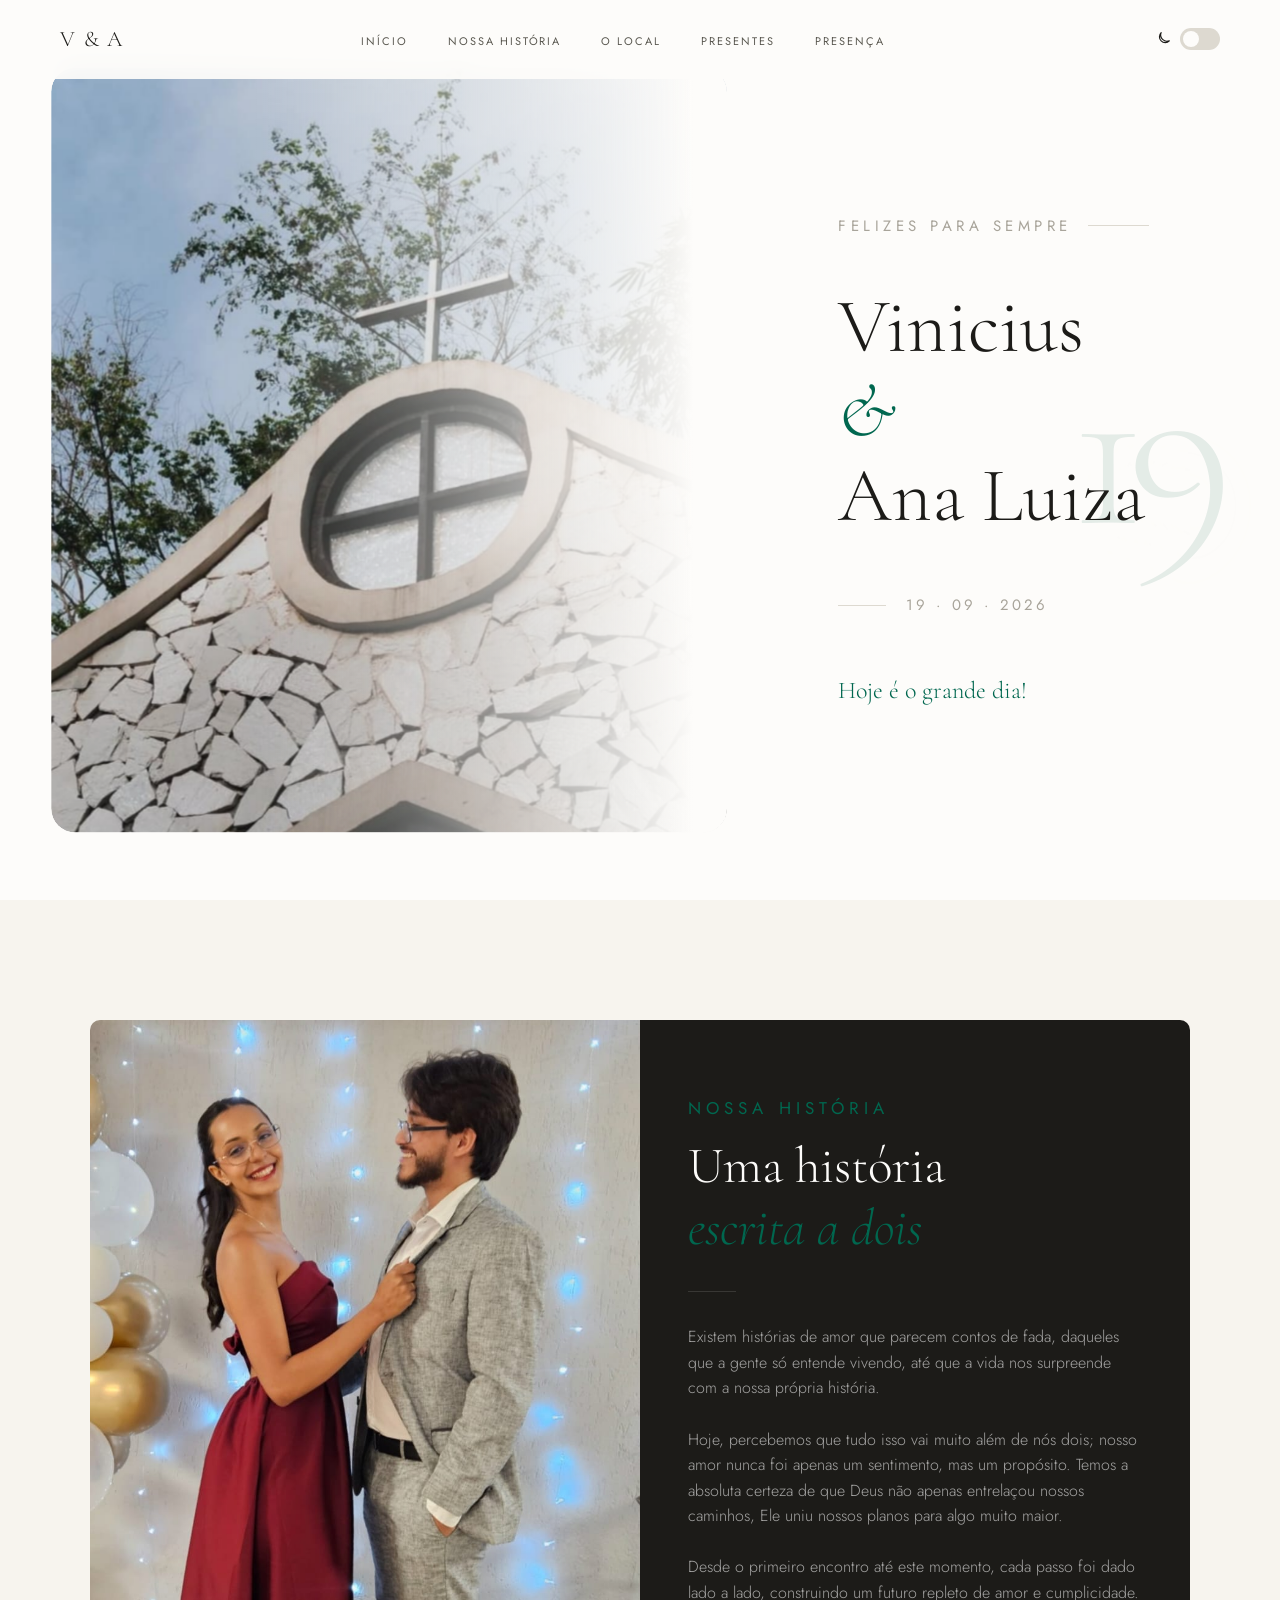
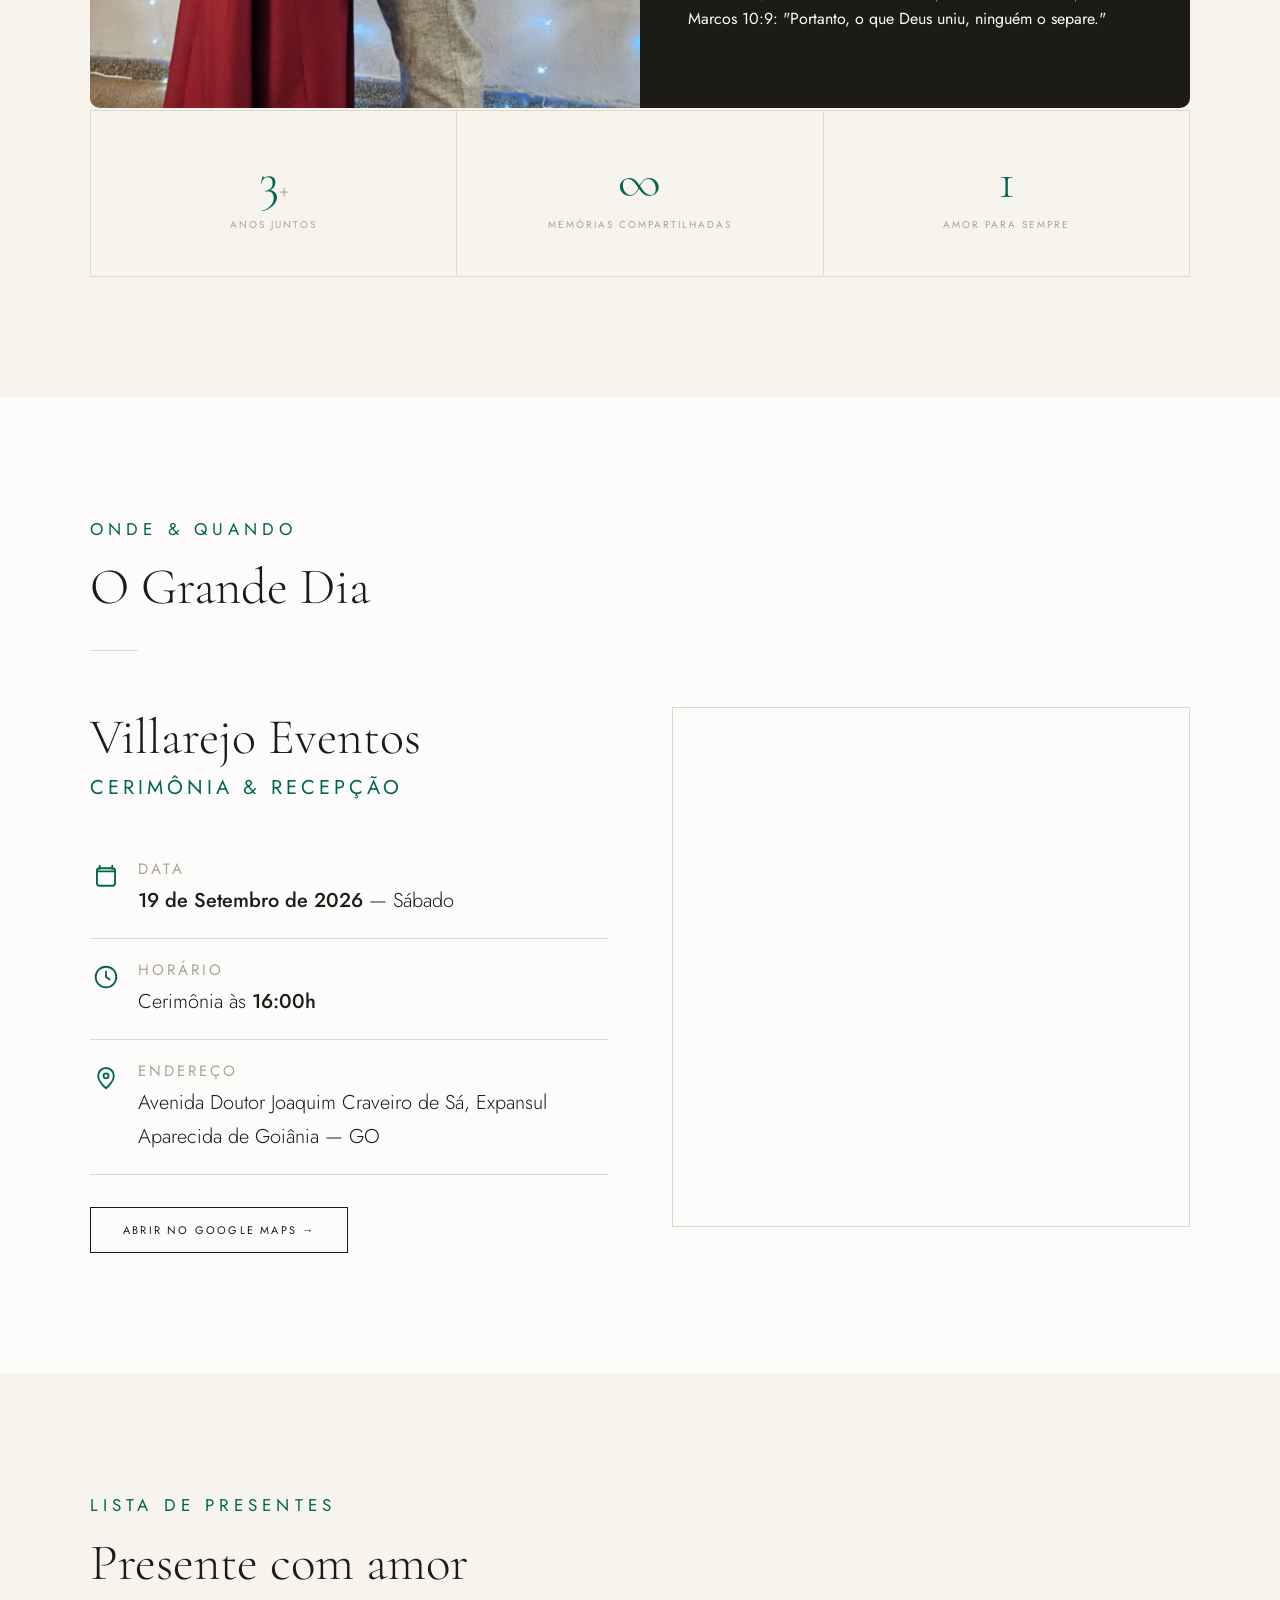
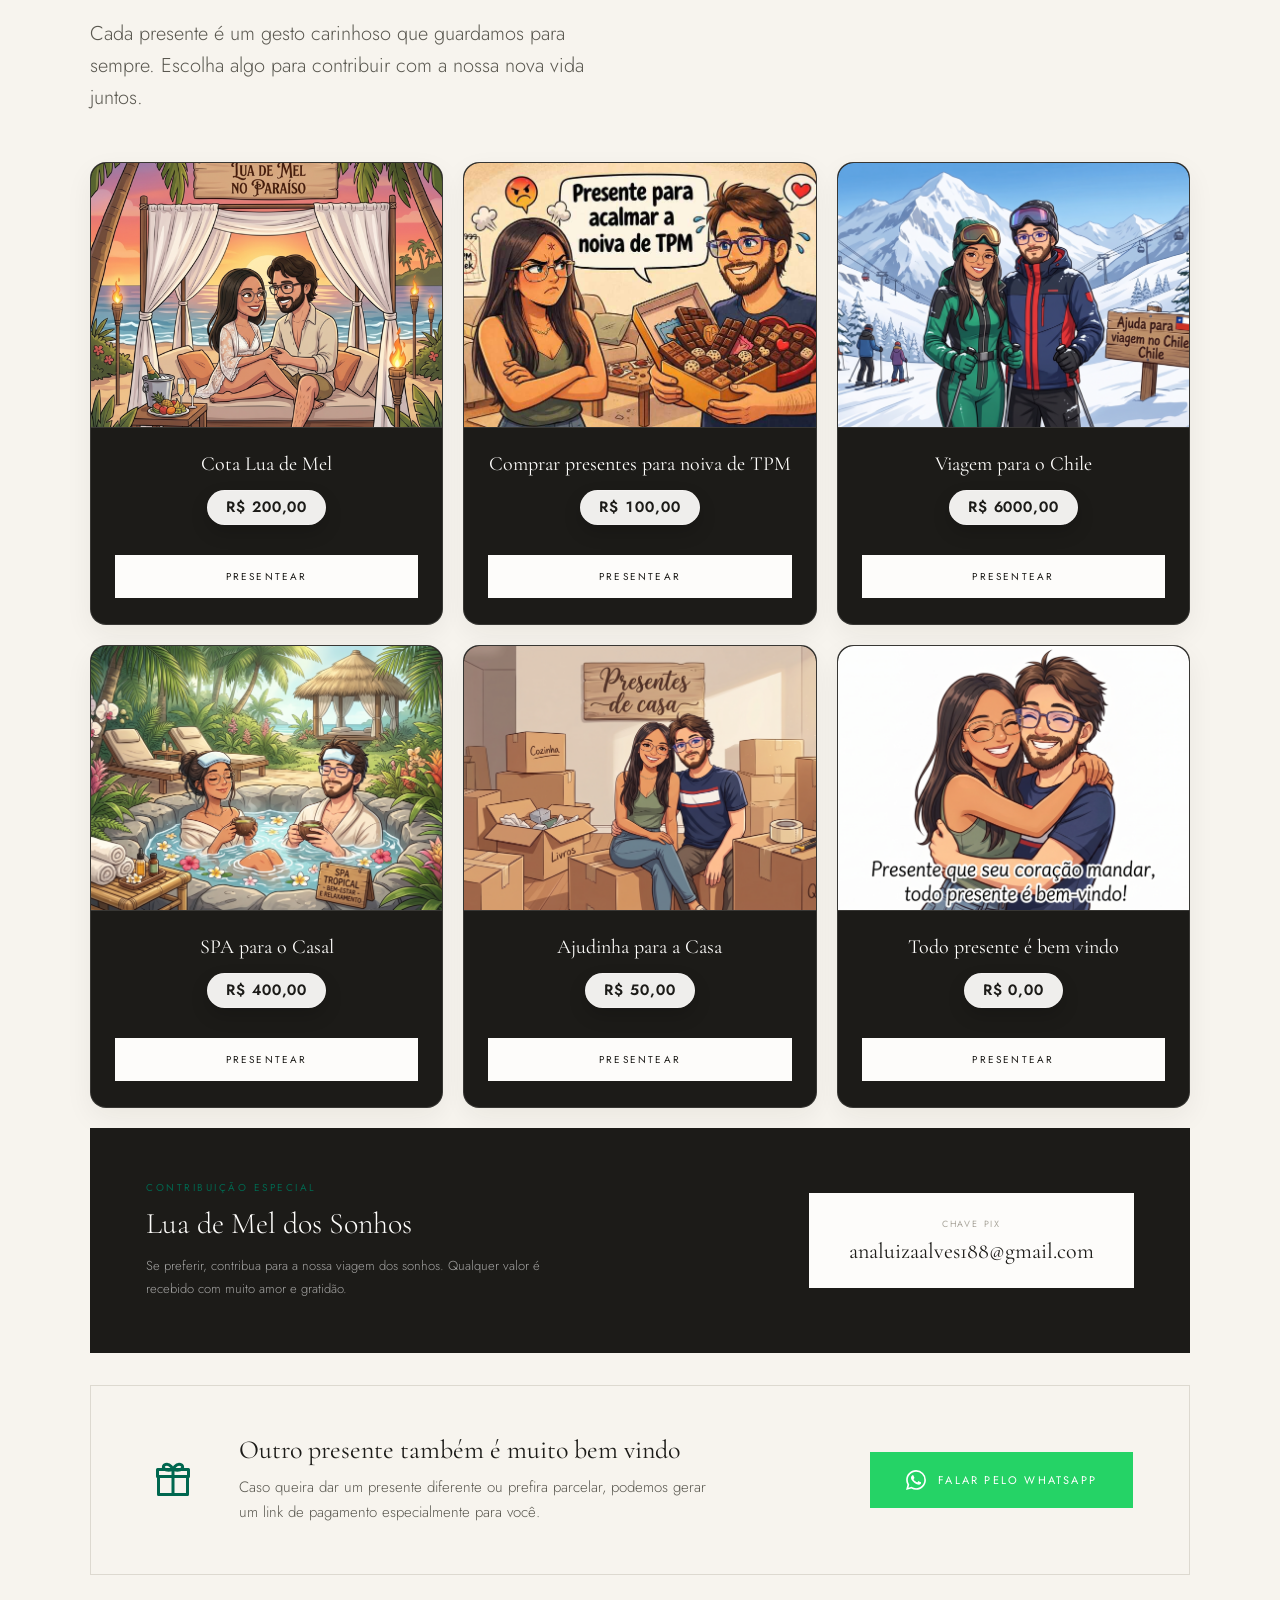
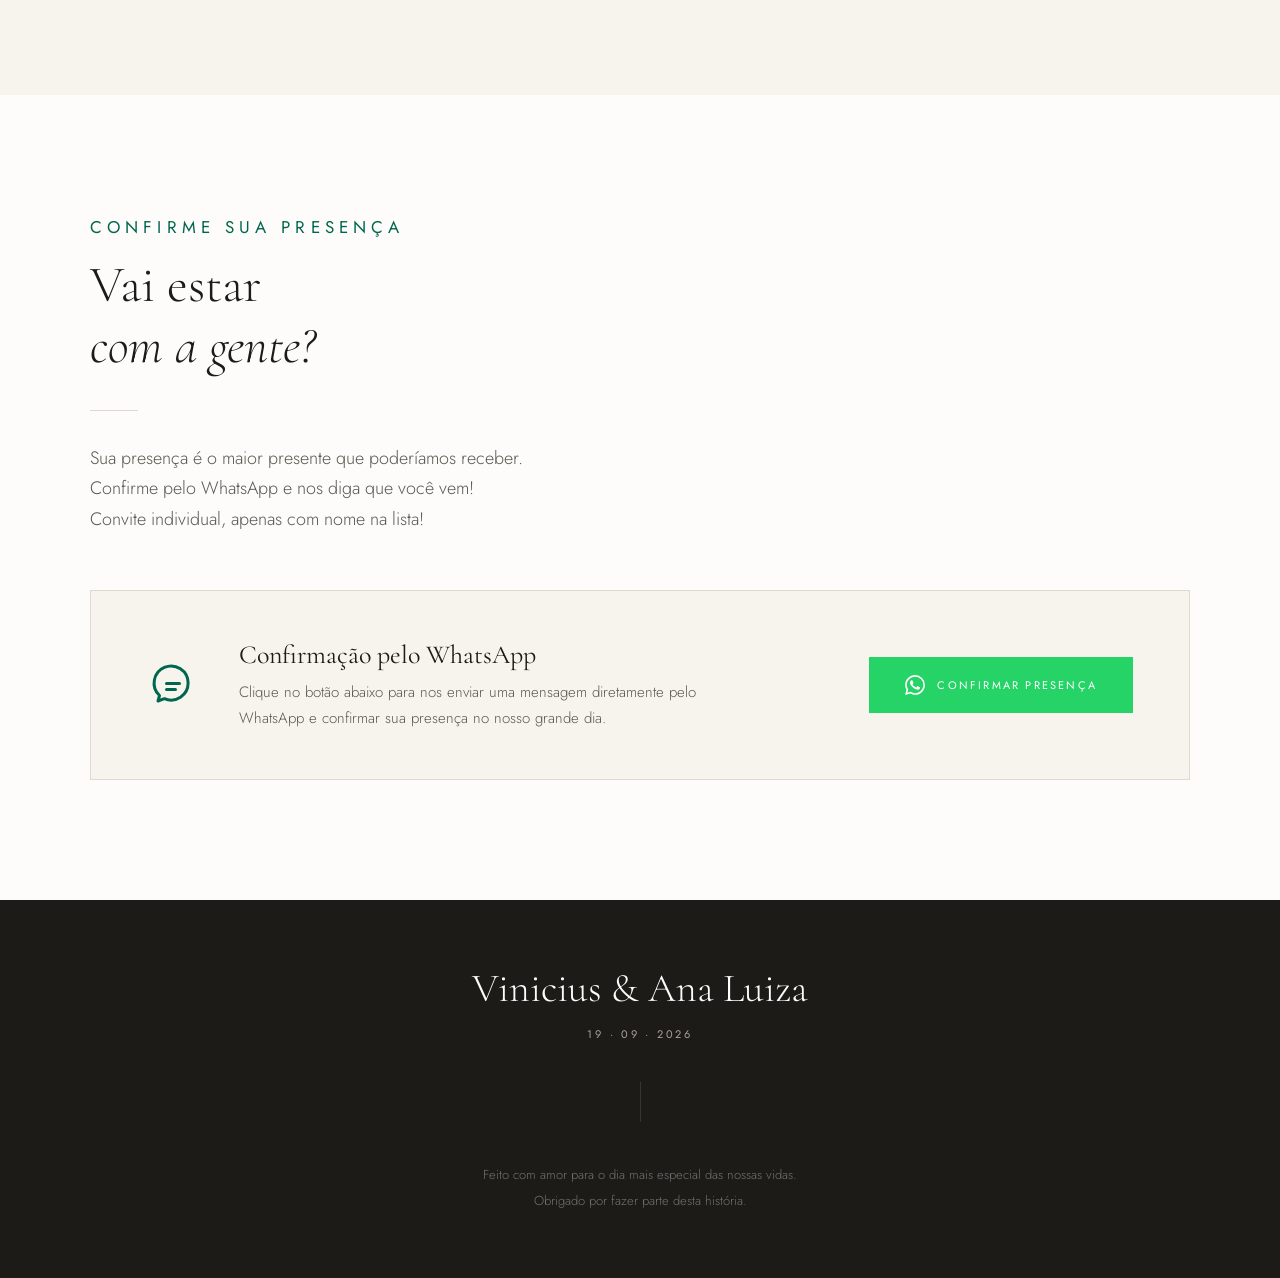
==== index.html @ c136ffc3 "Replace emoji icons with SVGs" ====
<!DOCTYPE html>
<html lang="pt-BR">

<head>
  <meta charset="UTF-8">
  <meta name="viewport" content="width=device-width, initial-scale=1.0">
  <title>Vinicius & Ana Luiza — 19.09.2026</title>
  <link rel="preconnect" href="https://fonts.googleapis.com">
  <link
    href="https://fonts.googleapis.com/css2?family=Cormorant+Garamond:ital,wght@0,300;0,400;0,600;1,300;1,400;1,600&family=Jost:wght@200;300;400;500&display=swap"
    rel="stylesheet">
  <link rel="stylesheet" href="css/style.css">
  <link rel="icon" type="image/png" href="assets/favicon-casamento.png">
  
</head>

<body>
  <div class="custom-cursor" aria-hidden="true"></div>
  <nav id="navbar">
  <a href="#home" class="nav-logo">V &amp; A</a>
  <label class="nav-hamburger" aria-label="Menu">
    <span></span>
    <span></span>
    <span></span>
  </label>
  <ul class="nav-links">
    <li><a href="#home">Início</a></li>
    <li><a href="#about">Nossa História</a></li>
    <li><a href="#local">O Local</a></li>
    <li><a href="#presentes">Presentes</a></li>
    <li><a href="#confirmar">Presença</a></li>
  </ul>
  <button class="theme-toggle" id="theme-toggle" aria-label="Alternar tema">
    <span class="theme-toggle-icon" id="theme-icon" aria-hidden="true">
      <svg class="icon-line theme-icon-moon" xmlns="http://www.w3.org/2000/svg" viewBox="0 0 24 24" stroke="currentColor" fill="none" stroke-width="1.5">
        <path d="M20.5 14.5A8.5 8.5 0 0 1 9.5 3.5 7 7 0 1 0 20.5 14.5Z" />
      </svg>
      <svg class="icon-line theme-icon-sun" xmlns="http://www.w3.org/2000/svg" viewBox="0 0 24 24" stroke="currentColor" fill="none" stroke-width="1.5">
        <circle cx="12" cy="12" r="3.75" />
        <path d="M12 2.75v2.5M12 18.75v2.5M4.42 4.42l1.77 1.77M17.81 17.81l1.77 1.77M2.75 12h2.5M18.75 12h2.5M4.42 19.58l1.77-1.77M17.81 6.19l1.77-1.77" />
      </svg>
    </span>
    <div class="theme-toggle-track">
      <div class="theme-toggle-knob"></div>
    </div>
  </button>
</nav>

  <!-- HERO -->
  <section id="home">
    <div class="hero-petals" aria-hidden="true"></div>
    <div class="hero-photo">
      <img src="assets/villarejo.jpeg" alt="Cerimônia" />
    </div>
    <div class="hero-editorial-mark" aria-hidden="true">19</div>
    <div class="hero-content">
      <div class="hero-label">Felizes para sempre</div>
      <h1 class="hero-names">Vinicius<br><em>&amp;</em><br>Ana Luiza</h1>
      <div class="hero-date">19 · 09 · 2026</div>
      <div class="countdown" id="countdown">
        <div class="countdown-unit"><span class="countdown-num" id="cd-d">—</span><span
            class="countdown-label">Dias</span></div>
        <span class="countdown-sep">·</span>
        <div class="countdown-unit"><span class="countdown-num" id="cd-h">—</span><span
            class="countdown-label">Horas</span></div>
        <span class="countdown-sep">·</span>
        <div class="countdown-unit"><span class="countdown-num" id="cd-m">—</span><span
            class="countdown-label">Min</span></div>
        <span class="countdown-sep">·</span>
        <div class="countdown-unit"><span class="countdown-num" id="cd-s">—</span><span
            class="countdown-label">Seg</span></div>
      </div>
    </div>
  </section>

  <!-- ABOUT -->
  <section id="about">
    <div class="about-inner">
      <div class="about-hero reveal">
        <div class="about-photo-wrap">
          <div class="about-photo-placeholder">
            <img src="assets/foto-casal.jpeg" alt="foto-casal">
          </div>
        </div>
        <div class="about-text-panel">
          <span class="section-label">Nossa História</span>
          <h2 class="section-title">Uma história<br><em>escrita a dois</em></h2>
          <div class="divider"></div>
          <p class="about-story">
            Existem histórias de amor que parecem contos de fada, daqueles que a gente só entende vivendo, 
            até que a vida nos surpreende com a nossa própria história.<br><br>
            Hoje, percebemos que tudo isso vai muito além de nós dois; nosso amor nunca foi apenas um sentimento, mas um propósito.
            Temos a absoluta certeza de que Deus não apenas entrelaçou nossos caminhos, Ele uniu nossos planos para algo muito maior.<br><br>
            Desde o primeiro encontro até este momento, cada passo foi dado lado a lado, construindo um futuro repleto
            de amor e cumplicidade. <br><strong>Marcos 10:9: "Portanto, o que Deus uniu, ninguém o separe."</strong>
          </p>
        </div>
      </div>
      <div class="about-stats reveal">
        <div class="about-stat">
          <span class="about-stat-num">3<span style="font-size:26px;color:var(--text-light)">+</span></span>
          <span class="about-stat-label">Anos juntos</span>
        </div>
        <div class="about-stat">
          <span class="about-stat-num">∞</span>
          <span class="about-stat-label">Memórias compartilhadas</span>
        </div>
        <div class="about-stat">
          <span class="about-stat-num">1</span>
          <span class="about-stat-label">Amor para sempre</span>
        </div>
      </div>
    </div>
  </section>

  <!-- LOCAL -->
  <section id="local">
    <div class="local-inner">
      <div class="reveal">
        <span class="section-label">Onde &amp; Quando</span>
        <h2 class="section-title">O Grande Dia</h2>
        <div class="divider"></div>
      </div>
      <div class="local-grid">
        <div class="reveal d1">
          <div class="venue-name">Villarejo Eventos</div>
          <div class="venue-sub">Cerimônia &amp; Recepção</div>
          <div class="local-info-row">
            <div class="local-info-icon" aria-hidden="true">
              <svg class="icon-line" xmlns="http://www.w3.org/2000/svg" viewBox="0 0 24 24" stroke="currentColor" fill="none" stroke-width="1.5">
                <path d="M7 3.75v2.5M17 3.75v2.5M4.75 8.25h14.5" />
                <rect x="4.75" y="5.75" width="14.5" height="14" rx="2" />
              </svg>
            </div>
            <div>
              <div class="local-info-type">Data</div>
              <div class="local-info-value"><strong>19 de Setembro de 2026</strong> — Sábado</div>
            </div>
          </div>
          <div class="local-info-row">
            <div class="local-info-icon" aria-hidden="true">
              <svg class="icon-line" xmlns="http://www.w3.org/2000/svg" viewBox="0 0 24 24" stroke="currentColor" fill="none" stroke-width="1.5">
                <circle cx="12" cy="12" r="8.25" />
                <path d="M12 7.75V12l3 2" />
              </svg>
            </div>
            <div>
              <div class="local-info-type">Horário</div>
              <div class="local-info-value">Cerimônia às <strong>16:00h</strong>
              </div>
            </div>
          </div>
          <div class="local-info-row">
            <div class="local-info-icon" aria-hidden="true">
              <svg class="icon-line" xmlns="http://www.w3.org/2000/svg" viewBox="0 0 24 24" stroke="currentColor" fill="none" stroke-width="1.5">
                <path d="M18.25 10.25c0 4.75-6.25 10-6.25 10s-6.25-5.25-6.25-10a6.25 6.25 0 1 1 12.5 0Z" />
                <circle cx="12" cy="10.25" r="2" />
              </svg>
            </div>
            <div>
              <div class="local-info-type">Endereço</div>
              <div class="local-info-value">Avenida Doutor Joaquim Craveiro de Sá, Expansul<br>Aparecida de Goiânia — GO</div>
            </div>
          </div>
          <a href="https://maps.app.goo.gl/ArLqcm95cmrXGMqs5" target="_blank" class="btn-map">Abrir no Google Maps →</a>
        </div>
        <div class="local-map reveal d2">
          <iframe src="https://maps.google.com/maps?q=-16.8176771,-49.2294347&z=16&output=embed" allowfullscreen
            loading="lazy" referrerpolicy="no-referrer-when-downgrade">
          </iframe>
        </div>
      </div>
    </div>
  </section>

  <!-- PRESENTES -->
  <section id="presentes">
    <div class="gifts-inner">
      <div class="reveal">
        <span class="section-label">Lista de Presentes</span>
        <h2 class="section-title">Presente com amor</h2>
        <p class="gifts-subtitle">Cada presente é um gesto carinhoso que guardamos para sempre. Escolha algo para
          contribuir com a nossa nova vida juntos.</p>
      </div>
      <div class="gifts-grid" id="gifts-grid"></div>

      <div class="rsvp-card reveal d2" style="margin-top: 32px;">
        <div class="rsvp-card-icon" aria-hidden="true">
          <svg class="icon-line" xmlns="http://www.w3.org/2000/svg" viewBox="0 0 24 24" stroke="currentColor" fill="none" stroke-width="1.5">
            <path d="M4.75 10.25h14.5v9H4.75v-9ZM4.25 6.75h15.5v3.5H4.25v-3.5ZM12 6.75v12.5" />
            <path d="M12 6.75S10.75 3.5 8.25 4.25C6 4.93 7.25 8 12 6.75ZM12 6.75s1.25-3.25 3.75-2.5C18 4.93 16.75 8 12 6.75Z" />
          </svg>
        </div>
        <div class="rsvp-card-text">
          <div class="rsvp-card-title">Outro presente também é muito bem vindo</div>
          <div class="rsvp-card-desc">Caso queira dar um presente diferente ou prefira parcelar, podemos gerar um link de pagamento especialmente para você.</div>
        </div>
        <a
          href="https://wa.me/5562996750397?text=Ol%C3%A1%2C%20Vinicius%20e%20Ana%20Luiza!%20Gostaria%20de%20dar%20um%20presente%20diferente."
          target="_blank"
          class="btn-whatsapp"
        >
          <svg xmlns="http://www.w3.org/2000/svg" width="20" height="20" viewBox="0 0 24 24" fill="currentColor" aria-hidden="true">
            <path d="M17.472 14.382c-.297-.149-1.758-.867-2.03-.967-.273-.099-.471-.148-.67.15-.197.297-.767.966-.94 1.164-.173.199-.347.223-.644.075-.297-.15-1.255-.463-2.39-1.475-.883-.788-1.48-1.761-1.653-2.059-.173-.297-.018-.458.13-.606.134-.133.298-.347.446-.52.149-.174.198-.298.298-.497.099-.198.05-.371-.025-.52-.075-.149-.669-1.612-.916-2.207-.242-.579-.487-.5-.669-.51-.173-.008-.371-.01-.57-.01-.198 0-.52.074-.792.372-.272.297-1.04 1.016-1.04 2.479 0 1.462 1.065 2.875 1.213 3.074.149.198 2.096 3.2 5.077 4.487.709.306 1.262.489 1.694.625.712.227 1.36.195 1.871.118.571-.085 1.758-.719 2.006-1.413.248-.694.248-1.289.173-1.413-.074-.124-.272-.198-.57-.347m-5.421 7.403h-.004a9.87 9.87 0 01-5.031-1.378l-.361-.214-3.741.982.998-3.648-.235-.374a9.86 9.86 0 01-1.51-5.26c.001-5.45 4.436-9.884 9.888-9.884 2.64 0 5.122 1.03 6.988 2.898a9.825 9.825 0 012.893 6.994c-.003 5.45-4.437 9.884-9.885 9.884m8.413-18.297A11.815 11.815 0 0012.05 0C5.495 0 .16 5.335.157 11.892c0 2.096.547 4.142 1.588 5.945L.057 24l6.305-1.654a11.882 11.882 0 005.683 1.448h.005c6.554 0 11.89-5.335 11.893-11.893a11.821 11.821 0 00-3.48-8.413z"/>
          </svg>
          Falar pelo WhatsApp
        </a>
      </div>
    </div>
  </section>

  <!-- CONFIRMAR PRESENÇA -->
  <section id="confirmar">
    <div class="rsvp-inner">
      <div class="reveal">
        <span class="section-label">Confirme sua Presença</span>
        <h2 class="section-title">Vai estar<br><em>com a gente?</em></h2>
        <div class="divider"></div>
        <p class="rsvp-subtitle">Sua presença é o maior presente que poderíamos receber.<br>Confirme pelo WhatsApp e nos diga que você vem!<br>
        Convite individual, apenas com nome na lista!</p>
      </div>
      <div class="rsvp-card reveal d2">
        <div class="rsvp-card-icon" aria-hidden="true">
          <svg class="icon-line" xmlns="http://www.w3.org/2000/svg" viewBox="0 0 24 24" stroke="currentColor" fill="none" stroke-width="1.5">
            <path d="M5.25 17.25 4.5 20l3.2-1.15a8.5 8.5 0 1 0-2.45-1.6Z" />
            <path d="M8.75 11.25h6.5M8.75 14.25h4.5" />
          </svg>
        </div>
        <div class="rsvp-card-text">
          <div class="rsvp-card-title">Confirmação pelo WhatsApp</div>
          <div class="rsvp-card-desc">Clique no botão abaixo para nos enviar uma mensagem diretamente pelo WhatsApp e confirmar sua presença no nosso grande dia.</div>
        </div>
        <a
          href="https://wa.me/5562996750397?text=Ol%C3%A1%2C%20Vinicius%20e%20Ana%20Luiza!%20Confirmo%20minha%20presen%C3%A7a%20no%20casamento%20de%20voc%C3%AAs%20em%2019%2F09%2F2026.%20%F0%9F%8C%BF"
          target="_blank"
          class="btn-whatsapp"
        >
          <svg xmlns="http://www.w3.org/2000/svg" width="20" height="20" viewBox="0 0 24 24" fill="currentColor" aria-hidden="true">
            <path d="M17.472 14.382c-.297-.149-1.758-.867-2.03-.967-.273-.099-.471-.148-.67.15-.197.297-.767.966-.94 1.164-.173.199-.347.223-.644.075-.297-.15-1.255-.463-2.39-1.475-.883-.788-1.48-1.761-1.653-2.059-.173-.297-.018-.458.13-.606.134-.133.298-.347.446-.52.149-.174.198-.298.298-.497.099-.198.05-.371-.025-.52-.075-.149-.669-1.612-.916-2.207-.242-.579-.487-.5-.669-.51-.173-.008-.371-.01-.57-.01-.198 0-.52.074-.792.372-.272.297-1.04 1.016-1.04 2.479 0 1.462 1.065 2.875 1.213 3.074.149.198 2.096 3.2 5.077 4.487.709.306 1.262.489 1.694.625.712.227 1.36.195 1.871.118.571-.085 1.758-.719 2.006-1.413.248-.694.248-1.289.173-1.413-.074-.124-.272-.198-.57-.347m-5.421 7.403h-.004a9.87 9.87 0 01-5.031-1.378l-.361-.214-3.741.982.998-3.648-.235-.374a9.86 9.86 0 01-1.51-5.26c.001-5.45 4.436-9.884 9.888-9.884 2.64 0 5.122 1.03 6.988 2.898a9.825 9.825 0 012.893 6.994c-.003 5.45-4.437 9.884-9.885 9.884m8.413-18.297A11.815 11.815 0 0012.05 0C5.495 0 .16 5.335.157 11.892c0 2.096.547 4.142 1.588 5.945L.057 24l6.305-1.654a11.882 11.882 0 005.683 1.448h.005c6.554 0 11.89-5.335 11.893-11.893a11.821 11.821 0 00-3.48-8.413z"/>
          </svg>
          Confirmar Presença
        </a>
      </div>
    </div>
  </section>

  <!-- FOOTER -->
  <footer>
    <div class="footer-names">Vinicius &amp; Ana Luiza</div>
    <div class="footer-date">19 · 09 · 2026</div>
    <div class="footer-bar"></div>
    <p class="footer-note">Feito com amor para o dia mais especial das nossas vidas.<br>Obrigado por fazer parte desta
      história.</p>
  </footer>

  <script src="src/script.js" defer></script>
</body>

</html>
---- css/style.css ----
/* ============================================================
   RESET & VARIÁVEIS
   ============================================================ */
*, *::before, *::after { margin: 0; padding: 0; box-sizing: border-box; }

:root {
  --bg: #FDFCFA;
  --bg-alt: #F7F4EE;
  --text: #1C1B18;
  --text-mid: #5A5850;
  --text-light: #A8A49A;
  --border: #DDD9D0;
  --sage: #00674F;
  --nav-bg: rgba(253,252,250,0.92);
  --hero-overlay: #FDFCFA;
  --panel-bg: #1C1B18;
  --panel-text: #FDFCFA;
  --panel-text-muted: rgba(255,255,255,0.6);
  --panel-text-subtle: rgba(255,255,255,0.38);
  --panel-border: rgba(255,255,255,0.12);
  --modal-backdrop: rgba(28,27,24,0.6);
  --shadow-soft: rgba(0,0,0,0.08);
  --whatsapp-bg: #25D366;
  --whatsapp-hover: #1ebe5a;
  --whatsapp-text: #fff;
}

[data-theme="dark"] {
  --bg: #111110;
  --bg-alt: #1A1917;
  --text: #EDE9E1;
  --text-mid: #C9C3B8;
  --text-light: #928D83;
  --border: #2C2B28;
  --sage: #3DB389;
  --nav-bg: rgba(17,17,16,0.92);
  --hero-overlay: #111110;
  --modal-backdrop: rgba(0,0,0,0.68);
  --shadow-soft: rgba(0,0,0,0.32);
}

html { scroll-behavior: smooth; }
body {
  font-family: 'Jost', sans-serif;
  background: var(--bg);
  color: var(--text);
  transition: background 0.35s, color 0.35s;
}

.icon-line {
  width: 24px;
  height: 24px;
  display: inline-block;
  flex-shrink: 0;
  stroke: currentColor;
  stroke-linecap: round;
  stroke-linejoin: round;
  color: currentColor;
  vertical-align: middle;
}

.custom-cursor { display: none; }

@media (hover: hover) and (pointer: fine) {
  .custom-cursor {
    position: fixed;
    top: 0;
    left: 0;
    display: block;
    width: 18px;
    height: 18px;
    border: 1px solid var(--sage);
    border-radius: 50%;
    pointer-events: none;
    z-index: 9999;
    opacity: 0;
    transform: translate3d(-100px, -100px, 0);
    transition: width 0.18s ease, height 0.18s ease, border-color 0.18s ease, background-color 0.18s ease, opacity 0.18s ease;
    will-change: transform;
  }

  .custom-cursor.is-visible { opacity: 1; }

  .custom-cursor.is-hovering {
    width: 28px;
    height: 28px;
    border-color: var(--text);
    background-color: rgba(0, 103, 79, 0.08);
  }
}

@media (prefers-reduced-motion: reduce) {
  .custom-cursor { transition: none; }
}


/* ============================================================
   NAV
   ============================================================ */
nav {
  position: fixed; top: 0; left: 0; width: 100%; z-index: 100;
  display: flex; align-items: center; justify-content: space-between;
  padding: 24px 60px;
  background: var(--nav-bg);
  backdrop-filter: blur(12px);
  border-bottom: 1px solid transparent;
  transition: border-color 0.4s;
}
nav.scrolled { border-color: var(--border); }

.nav-logo {
  font-family: 'Cormorant Garamond', serif;
  font-size: 22px; font-weight: 300; letter-spacing: 0.08em;
  text-decoration: none; color: inherit;
}

.nav-links { display: flex; gap: 40px; list-style: none; }
.nav-links a {
  font-size: 11px; letter-spacing: 0.18em; text-transform: uppercase;
  text-decoration: none; color: var(--text-mid); transition: color 0.3s;
}
.nav-links a:hover { color: var(--text); }

/* Hambúrguer — escondido por padrão no desktop */
#nav-toggle    { display: none; }
.nav-hamburger { display: none; }

.theme-toggle {
  display: flex; align-items: center; gap: 8px;
  background: none; border: none; cursor: pointer;
  padding: 4px 0; margin-left: 32px; flex-shrink: 0;
}
.theme-toggle-track {
  width: 40px; height: 22px;
  background: var(--border); border-radius: 999px;
  position: relative; transition: background 0.3s; flex-shrink: 0;
}
[data-theme="dark"] .theme-toggle-track { background: var(--sage); }
.theme-toggle-knob {
  position: absolute; top: 3px; left: 3px;
  width: 16px; height: 16px; border-radius: 50%;
  background: var(--bg); transition: transform 0.3s cubic-bezier(0.22,1,0.36,1);
}
[data-theme="dark"] .theme-toggle-knob { transform: translateX(18px); }
.theme-toggle-icon {
  width: 18px; height: 18px;
  display: inline-flex; align-items: center; justify-content: center;
  color: var(--text); line-height: 1; user-select: none;
}
.theme-toggle-icon .icon-line { width: 18px; height: 18px; }
.theme-icon-sun { display: none; }
.theme-toggle-icon.is-dark .theme-icon-moon { display: none; }
.theme-toggle-icon.is-dark .theme-icon-sun { display: inline-block; }


/* ============================================================
   HERO
   ============================================================ */
#home {
  position: relative;
  isolation: isolate;
  min-height: 100vh;
  display: grid;
  grid-template-columns: 6fr 4fr;
  align-items: center;
  padding: 0 clamp(24px, 4vw, 60px);
  gap: clamp(24px, 4vw, 56px);
}

.hero-petals {
  position: absolute;
  inset: 0;
  z-index: 1;
  overflow: hidden;
  pointer-events: none;
}

.hero-petal {
  position: absolute;
  top: -10vh;
  left: var(--x);
  width: var(--size);
  height: calc(var(--size) * 1.35);
  border-radius: 70% 30% 70% 30%;
  background: color-mix(in srgb, var(--sage) 36%, #f2aeb8 64%);
  box-shadow: 0 0 16px rgba(255, 255, 255, 0.12);
  opacity: var(--opacity);
  transform: translate3d(0, -10vh, 0) rotate(var(--rotation));
  animation: heroPetalFall var(--duration) linear var(--delay) infinite;
}

.hero-petal::after {
  content: '';
  position: absolute;
  inset: 18% 28% auto auto;
  width: 28%;
  height: 28%;
  border-radius: 50%;
  background: rgba(255, 255, 255, 0.24);
}

.hero-photo {
  position: relative;
  z-index: 0;
  height: 85vh; margin-left: 0;
  border-radius: 24px;
  overflow: hidden;
  opacity: 0; transform: translateX(-30px);
  animation: fadeLeft 1.2s cubic-bezier(0.22,1,0.36,1) 0.2s forwards;
  /* clip-path garante corte limpo sem franja de sub-pixel */
  clip-path: inset(0 round 24px);
}
.hero-photo img {
  width: 100%; height: 100%; margin-top: 0; object-fit: cover; display: block;
  filter: brightness(1.05) contrast(0.90);
  transform: translate3d(0, var(--hero-parallax-y, 0px), 0) scale(1.04);
  will-change: transform;
}
.hero-photo::after {
  content: ''; position: absolute; inset: 0;
  background: linear-gradient(to right, transparent 30%, var(--hero-overlay) 95%);
  pointer-events: none;
}

.hero-editorial-mark {
  position: absolute;
  top: 50%;
  right: clamp(24px, 5vw, 88px);
  z-index: 1;
  transform: translateY(-50%);
  font-family: 'Cormorant Garamond', serif;
  font-size: clamp(144px, 18vw, 320px);
  font-weight: 300;
  line-height: 0.8;
  letter-spacing: -0.08em;
  color: color-mix(in srgb, var(--sage) 70%, var(--text-light) 30%);
  opacity: 0.12;
  pointer-events: none;
  user-select: none;
  text-shadow: 0 18px 70px color-mix(in srgb, var(--hero-overlay) 78%, transparent), 0 0 1px var(--bg);
}

.hero-content {
  position: relative;
  z-index: 2;
  display: flex; flex-direction: column; justify-content: center;
  padding: 100px 80px 80px 60px;
  opacity: 0; transform: translateY(20px);
  animation: fadeUp 1.2s cubic-bezier(0.22,1,0.36,1) 0.5s forwards;
}
.hero-label {
  font-size: 15px; letter-spacing: 0.3em; text-transform: uppercase;
  color: var(--text-light); display: flex; align-items: center; gap: 16px; margin-bottom: 48px;
}
.hero-label::after { content: ''; flex: 1; height: 1px; background: var(--border); }

.hero-names {
  font-family: 'Cormorant Garamond', serif;
  font-size: clamp(56px, 6vw, 88px); font-weight: 300; line-height: 1.1; margin-bottom: 56px;
}
.hero-names em { font-style: italic; color: var(--sage); }

.hero-date {
  display: flex; align-items: center; gap: 20px;
  font-size: 15px; letter-spacing: 0.2em; color: var(--text-light);
  text-transform: uppercase; margin-bottom: 60px;
}
.hero-date::before { content: ''; width: 48px; height: 1px; background: var(--border); }

.countdown { display: flex; gap: 28px; align-items: flex-start; }
.countdown-unit { text-align: center; }
.countdown-num {
  font-family: 'Cormorant Garamond', serif;
  font-size: 44px; font-weight: 300; line-height: 1; display: block;
}
.countdown-label {
  font-size: 9px; letter-spacing: 0.2em; text-transform: uppercase;
  color: var(--text-light); margin-top: 6px; display: block;
}
.countdown-sep {
  font-family: 'Cormorant Garamond', serif;
  font-size: 40px; font-weight: 300; color: var(--border); padding-top: 4px;
}


/* ============================================================
   SEÇÕES — BASE
   ============================================================ */
section { padding: 120px 60px; }
.section-label {
  font-size: 17px; letter-spacing: 0.3em; text-transform: uppercase;
  color: var(--sage); margin-bottom: 16px; display: block;
}
.section-title {
  font-family: 'Cormorant Garamond', serif;
  font-size: clamp(36px, 4vw, 54px); font-weight: 300; line-height: 1.2; margin-bottom: 24px;
}
.divider { width: 48px; height: 1px; background: var(--border); margin: 32px 0; }


/* ============================================================
   ABOUT
   ============================================================ */
#about { background: var(--bg-alt); }
.about-inner { max-width: 1100px; margin: 0 auto; }

.about-hero { display: grid; grid-template-columns: 1fr 1fr; margin-bottom: 2px; }

.about-photo-wrap {
  aspect-ratio: 4/5; overflow: hidden;
  border-top-left-radius: 10px; border-bottom-left-radius: 10px;
}

/* Container da imagem — sempre se comporta como wrapper */
.about-photo-placeholder {
  width: 100%; height: 100%;
  min-height: unset; display: block;
  background: none; padding: 0;
}
.about-photo-placeholder img {
  width: 100%; height: 100%;
  object-fit: cover; object-position: center 15%; display: block;
}

.about-text-panel {
  background: var(--panel-bg); padding: 55px 48px;
  display: flex; flex-direction: column; justify-content: center;
  border-top-right-radius: 10px; border-bottom-right-radius: 10px;
}
.about-text-panel .section-label { color: var(--sage); }
.about-text-panel .section-title { color: var(--panel-text); margin-bottom: 0; }
.about-text-panel .section-title em { font-style: italic; color: var(--sage); }
.about-text-panel .divider { background: var(--panel-border); }
.about-story { font-size: 16px; line-height: 1.6; color: var(--panel-text-muted); font-weight: 300; }
.about-story strong { color: var(--panel-text); font-weight: 400; }

.about-stats {
  display: grid; grid-template-columns: repeat(3,1fr);
  border-top: 1px solid var(--border); border-left: 1px solid var(--border);
}
.about-stat {
  padding: 44px 32px; text-align: center;
  border-right: 1px solid var(--border); border-bottom: 1px solid var(--border);
}
.about-stat-num {
  font-family: 'Cormorant Garamond', serif;
  font-size: 52px; font-weight: 300; color: var(--sage); display: block; line-height: 1;
}
.about-stat-label {
  font-size: 10px; letter-spacing: 0.2em; text-transform: uppercase;
  color: var(--text-light); margin-top: 10px; display: block;
}


/* ============================================================
   LOCAL
   ============================================================ */
#local { background: var(--bg); }
.local-inner { max-width: 1100px; margin: 0 auto; }
.local-grid { display: grid; grid-template-columns: 1fr 1fr; gap: 64px; align-items: start; margin-top: 56px; }

.venue-name { font-family: 'Cormorant Garamond', serif; font-size: 50px; font-weight: 300; margin-bottom: 6px; }
.venue-sub { font-size: 20px; color: var(--sage); letter-spacing: 0.2em; text-transform: uppercase; margin-bottom: 36px; }

.local-info-row { display: flex; gap: 16px; align-items: flex-start; padding: 20px 0; border-bottom: 1px solid var(--border); }
.local-info-row:first-of-type { border-top: 1px solid var(--border); }
.local-info-icon {
  width: 32px; height: 32px; margin-top: 2px; flex-shrink: 0;
  display: inline-flex; align-items: center; justify-content: center;
  color: var(--sage);
}
.local-info-icon .icon-line { width: 30px; height: 30px; }
.local-info-type { font-size: 15px; letter-spacing: 0.2em; text-transform: uppercase; color: var(--text-light); margin-bottom: 4px; }
.local-info-value { font-size: 20px; font-weight: 300; line-height: 1.7; }
.local-info-value strong { font-weight: 500; }

.btn-map {
  display: inline-flex; align-items: center; gap: 10px;
  margin-top: 32px; padding: 14px 32px;
  border: 1px solid var(--text); color: var(--text);
  font-size: 11px; letter-spacing: 0.2em; text-transform: uppercase;
  text-decoration: none; transition: all 0.3s; font-family: 'Jost', sans-serif;
}
.btn-map:hover { background: var(--text); color: var(--bg); }

.local-map { height: 520px; border: 1px solid var(--border); overflow: hidden; }
.local-map iframe { width: 100%; height: 100%; border: 0; display: block; }


/* ============================================================
   PRESENTES
   ============================================================ */
#presentes { background: var(--bg-alt); }
.gifts-inner { max-width: 1100px; margin: 0 auto; }
.gifts-subtitle { font-size: 20px; color: var(--text-mid); font-weight: 300; line-height: 1.6; max-width: 520px; margin-top: 16px; }

.gifts-grid { display: grid; grid-template-columns: repeat(3,1fr); gap: 20px; margin-top: 48px; }

.gift-card {
  background: var(--panel-bg); border: 1px solid var(--panel-border); overflow: hidden;
  border-radius: 16px; box-shadow: 0 10px 28px rgba(28,27,24,0.06);
  display: flex; flex-direction: column;
  transition: box-shadow 0.3s, transform 0.3s;
}
.gift-card:hover { box-shadow: 0 18px 42px rgba(28,27,24,0.12); transform: translateY(-3px); }

.gift-img-wrap { position: relative; overflow: hidden; aspect-ratio: 4/3; border-radius: 16px 16px 0 0; }
.gift-img-wrap img {
  width: 100%; height: 100%; object-fit: cover; display: block;
  transition: transform 0.6s cubic-bezier(0.22,1,0.36,1);
  image-rendering: -webkit-optimize-contrast;
  image-rendering: smooth;
  -ms-interpolation-mode: bicubic;
}
.gift-card:hover .gift-img-wrap img { transform: scale(1.06); }

.gift-badge-chosen {
  position: absolute; top: 12px; right: 12px;
  background: var(--text); color: var(--bg);
  padding: 4px 12px; font-size: 9px; letter-spacing: 0.15em; text-transform: uppercase;
}

.gift-body {
  padding: 24px 24px 26px; flex: 1;
  display: flex; flex-direction: column; align-items: center; text-align: center;
  border-top: 1px solid var(--panel-border); gap: 10px;
}
.gift-name { font-family: 'Cormorant Garamond', serif; font-size: 20px; font-weight: 400; color: var(--panel-text); margin-bottom: 0; }
.gift-price {
  display: inline-flex; align-items: center; justify-content: center;
  padding: 8px 18px; border-radius: 999px;
  background: rgba(253, 252, 250, 0.94);
  color: #1C1B18; border: 1px solid rgba(253, 252, 250, 0.28);
  font-size: 15px; font-weight: 600; line-height: 1.15;
  margin: 4px 0 20px; letter-spacing: 0.06em;
  font-variant-numeric: tabular-nums;
  box-shadow: 0 8px 18px rgba(0, 0, 0, 0.16);
}

.gift-btn {
  display: block; width: 100%; padding: 14px;
  background: var(--panel-text); color: var(--panel-bg); border: none;
  font-family: 'Jost', sans-serif; font-size: 10px; letter-spacing: 0.22em;
  text-transform: uppercase; cursor: pointer; transition: background 0.3s; margin-top: auto;
}
.gift-btn:hover:not(:disabled) { background: var(--sage); }
.gift-btn:disabled { background: var(--border); color: var(--text-light); cursor: default; }

/* PIX banner */
.pix-banner {
  grid-column: 1/-1; background: var(--panel-bg);
  padding: 52px 56px; display: flex; align-items: center;
  justify-content: space-between; gap: 40px;
}
.pix-banner-label { font-size: 10px; letter-spacing: 0.25em; text-transform: uppercase; color: var(--sage); margin-bottom: 10px; }
.pix-banner-title { font-family: 'Cormorant Garamond', serif; font-size: 30px; font-weight: 300; color: var(--panel-text); margin-bottom: 12px; }
.pix-banner-desc { font-size: 13px; color: var(--panel-text-muted); font-weight: 300; max-width: 420px; line-height: 1.8; }
.pix-box { background: var(--bg); padding: 24px 40px; text-align: center; flex-shrink: 0; }
.pix-box-label { font-size: 9px; letter-spacing: 0.2em; text-transform: uppercase; color: var(--text-light); margin-bottom: 8px; }
.pix-box-key { font-family: 'Cormorant Garamond', serif; font-size: 22px; color: var(--text); word-break: break-all; }


/* ============================================================
   MODAL PIX
   ============================================================ */
#pix-modal {
  position: fixed; inset: 0; z-index: 999;
  display: flex; align-items: center; justify-content: center;
  opacity: 0; pointer-events: none; transition: opacity 0.3s;
}
#pix-modal.open { opacity: 1; pointer-events: auto; }

.pix-modal-backdrop {
  position: absolute; inset: 0;
  background: var(--modal-backdrop); backdrop-filter: blur(4px);
}
.pix-modal-box {
  position: relative; z-index: 1;
  background: var(--bg); padding: 48px 40px;
  max-width: 420px; width: 90%; text-align: center;
  transform: translateY(20px);
  transition: transform 0.3s cubic-bezier(0.22,1,0.36,1);
}
#pix-modal.open .pix-modal-box { transform: translateY(0); }

.pix-modal-close {
  position: absolute; top: 16px; right: 20px;
  width: 32px; height: 32px;
  display: inline-flex; align-items: center; justify-content: center;
  background: none; border: none;
  color: var(--text-light); cursor: pointer; line-height: 1;
}
.pix-modal-close .icon-line { width: 20px; height: 20px; }
.pix-modal-close:hover { color: var(--text); }

.pix-modal-label { font-size: 10px; letter-spacing: 0.25em; text-transform: uppercase; color: var(--sage); margin-bottom: 12px; }
.pix-modal-gift-name { font-family: 'Cormorant Garamond', serif; font-size: 28px; font-weight: 300; margin-bottom: 6px; }
.pix-modal-price { font-size: 14px; color: var(--text-mid); font-weight: 300; }
.pix-modal-divider { width: 40px; height: 1px; background: var(--border); margin: 24px auto; }
.pix-modal-instruction { font-size: 13px; color: var(--text-light); letter-spacing: 0.05em; margin-bottom: 16px; }

.pix-modal-key-wrap {
  background: var(--bg-alt); padding: 20px 24px;
  display: flex; flex-direction: column; align-items: center; gap: 14px;
}
.pix-modal-key { font-family: 'Cormorant Garamond', serif; font-size: 20px; color: var(--text); word-break: break-all; }

.pix-modal-copy {
  background: var(--text); color: var(--bg); border: none;
  font-family: 'Jost', sans-serif; font-size: 10px; letter-spacing: 0.2em;
  text-transform: uppercase; padding: 12px 28px; cursor: pointer; transition: background 0.3s;
}
.pix-modal-copy:hover { background: var(--sage); }
.pix-modal-thanks { font-size: 13px; color: var(--text-light); font-weight: 300; line-height: 1.8; margin-top: 24px; }


/* ============================================================
   CONFIRMAR PRESENÇA
   ============================================================ */
#confirmar { background: var(--bg); }
.rsvp-inner { max-width: 1100px; margin: 0 auto; }
.rsvp-subtitle {
  font-size: 18px; color: var(--text-mid); font-weight: 300;
  line-height: 1.7; max-width: 500px; margin-top: 16px;
}

.rsvp-card {
  margin-top: 56px;
  background: var(--bg-alt);
  border: 1px solid var(--border);
  padding: 48px 56px;
  display: flex;
  align-items: center;
  gap: 40px;
}

.rsvp-card-icon {
  width: 52px; height: 52px;
  display: inline-flex; align-items: center; justify-content: center;
  flex-shrink: 0;
  line-height: 1;
  color: var(--sage);
}
.rsvp-card-icon .icon-line { width: 48px; height: 48px; }

.rsvp-card-text { flex: 1; }
.rsvp-card-title {
  font-family: 'Cormorant Garamond', serif;
  font-size: 26px; font-weight: 400;
  margin-bottom: 10px;
}
.rsvp-card-desc {
  font-size: 15px; color: var(--text-mid); font-weight: 300;
  line-height: 1.7; max-width: 480px;
}

.btn-whatsapp {
  display: inline-flex; align-items: center; gap: 12px;
  padding: 18px 36px; flex-shrink: 0;
  background: var(--whatsapp-bg); color: var(--whatsapp-text);
  font-family: 'Jost', sans-serif;
  font-size: 11px; letter-spacing: 0.2em; text-transform: uppercase;
  text-decoration: none;
  transition: background 0.3s, transform 0.2s;
}
.btn-whatsapp:hover {
  background: var(--whatsapp-hover);
  transform: translateY(-2px);
}
.btn-whatsapp svg { flex-shrink: 0; }


/* ============================================================
   FOOTER
   ============================================================ */
footer { background: var(--panel-bg); color: var(--panel-text); padding: 64px 60px; text-align: center; }
.footer-names { font-family: 'Cormorant Garamond', serif; font-size: 40px; font-weight: 300; margin-bottom: 14px; }
.footer-date { font-size: 11px; letter-spacing: 0.25em; text-transform: uppercase; color: var(--text-light); margin-bottom: 40px; }
.footer-bar { width: 1px; height: 40px; background: var(--panel-border); margin: 0 auto 40px; }
.footer-note { font-size: 13px; color: var(--panel-text-subtle); font-weight: 300; line-height: 2; }


/* ============================================================
   ANIMAÇÕES
   ============================================================ */
@keyframes fadeLeft { to { opacity: 1; transform: translateX(0); } }
@keyframes fadeUp   { to { opacity: 1; transform: translateY(0); } }
@keyframes heroPetalFall {
  0% {
    transform: translate3d(0, -10vh, 0) rotate(var(--rotation));
  }
  45% {
    transform: translate3d(var(--drift-mid), 45vh, 0) rotate(calc(var(--rotation) + 70deg));
  }
  100% {
    transform: translate3d(var(--drift), 110vh, 0) rotate(calc(var(--rotation) + 150deg));
  }
}

.reveal {
  opacity: 0; transform: translateY(24px);
  transition: opacity 0.9s cubic-bezier(0.22,1,0.36,1), transform 0.9s cubic-bezier(0.22,1,0.36,1);
}
.reveal.visible { opacity: 1; transform: translateY(0); }
.d1 { transition-delay: 0.1s; }
.d2 { transition-delay: 0.22s; }
.d3 { transition-delay: 0.34s; }


@media (prefers-reduced-motion: reduce) {
  .hero-photo img {
    height: 100%;
    margin-top: 0;
    transform: none;
    transition: none;
    will-change: auto;
  }
}

/* ============================================================
   RESPONSIVO — TABLET (≤ 960px)
   ============================================================ */
@media (max-width: 960px) {
  nav { padding: 18px 32px; }
  section { padding: 80px 32px; }

  /* Hero */
  #home { grid-template-columns: 1fr; grid-template-rows: auto auto; min-height: 100dvh; padding: 0; }
  .hero-photo { order: -1; height: 45vh; margin: 0; border-radius: 0; clip-path: inset(0 round 0px); }
  .hero-photo::after { background: linear-gradient(to top, var(--hero-overlay) 8%, transparent 60%); }
  .hero-editorial-mark {
    top: calc(45vh + 24px);
    right: 28px;
    transform: none;
    font-size: clamp(112px, 24vw, 190px);
    opacity: 0.09;
  }
  .hero-content { padding: 24px 32px 64px; }
  .hero-names   { margin-bottom: 32px; }
  .hero-date    { margin-bottom: 40px; }

  /* About */
  .about-hero { grid-template-columns: 1fr; }
  .about-photo-wrap {
    aspect-ratio: 4 / 3;
    max-height: 320px;
    overflow: hidden;
    border-radius: 10px 10px 0 0;
  }
  .about-text-panel { border-radius: 0 0 10px 10px; padding: 40px 32px; }
  .about-stats { grid-template-columns: 1fr 1fr; }

  /* Local */
  .local-grid { grid-template-columns: 1fr; gap: 40px; }
  .local-map  { height: 340px; }

  /* Presentes */
  .gifts-grid { grid-template-columns: 1fr 1fr; }
  .pix-banner { flex-direction: column; padding: 40px 32px; gap: 28px; }
  .pix-box    { width: 100%; }

  /* Confirmar Presença */
  .rsvp-card { flex-direction: column; padding: 40px 32px; text-align: center; gap: 28px; }
  .rsvp-card-desc { max-width: 100%; }

  /* Gifts extra */
  .gifts-extra { flex-direction: column; align-items: flex-start; padding: 40px 32px; gap: 24px; }
}


/* ============================================================
   RESPONSIVO — MOBILE (≤ 600px)
   ============================================================ */
@media (max-width: 600px) {
  section { padding: 64px 24px; }

  /* Nav hambúrguer */
  nav {
    padding: 16px 24px;
    display: flex; align-items: center; justify-content: space-between;
    z-index: 200;
  }

  #nav-toggle { display: none; }

  .nav-hamburger {
    display: flex; flex-direction: column; gap: 5px;
    cursor: pointer; z-index: 1000; order: 3;
  }

  .theme-toggle {
    order: 2;
    margin-left: auto;
    margin-right: 18px;
    z-index: 1000;
  }

  .nav-links { order: 4; }
  .nav-hamburger span {
    display: block; width: 24px; height: 1.5px;
    background: var(--text); transition: transform 0.3s, opacity 0.3s;
  }

  .nav-links {
    display: flex !important; flex-direction: column;
    position: fixed;
    top: 0; left: 0; right: 0; bottom: 0;
    width: 100vw; height: 100vh;
    background: var(--bg);
    align-items: center; justify-content: center;
    gap: 0; opacity: 0; pointer-events: none;
    transition: opacity 0.35s;
    z-index: 999;
  }

  .nav-links li  { border-bottom: 1px solid var(--border); width: 100%; text-align: center; }
  .nav-links a   { display: block; padding: 20px 0; font-size: 13px; letter-spacing: 0.22em; }

  /* Classes controladas por JS */
  .nav-open .nav-links { opacity: 1; pointer-events: auto; }
  .nav-open .nav-hamburger span:nth-child(1) { transform: translateY(6.5px) rotate(45deg); }
  .nav-open .nav-hamburger span:nth-child(2) { opacity: 0; }
  .nav-open .nav-hamburger span:nth-child(3) { transform: translateY(-6.5px) rotate(-45deg); }

  /* Hero */
  .hero-photo         { height: 38vh; border-radius: 16px; clip-path: inset(0 round 16px); }
  .hero-photo::after  { border-radius: 16px; }
  .hero-editorial-mark {
    top: calc(38vh + 18px);
    right: 14px;
    font-size: clamp(82px, 30vw, 128px);
    opacity: 0.075;
  }
  .hero-content { padding: 20px 24px 56px; }
  .hero-label   { margin-bottom: 28px; font-size: 10px; }
  .hero-names   { font-size: clamp(44px, 11vw, 64px); margin-bottom: 24px; }
  .hero-date    { font-size: 11px; margin-bottom: 32px; }

  /* Countdown */
  .countdown       { gap: 10px; }
  .countdown-num   { font-size: 32px; }
  .countdown-sep   { font-size: 28px; }
  .countdown-label { font-size: 8px; }

  /* About — foto ocupa tela inteira como "splash" */
  .about-photo-wrap {
    width: 100%;
    height: 100svh;
    max-height: unset;
    aspect-ratio: unset;
    border-radius: 16px;
    overflow: hidden;
  }
  .about-photo-placeholder img {
    object-fit: contain;
    object-position: center center;
    background-color: var(--bg-alt);
  }
  .about-stats    { grid-template-columns: 1fr; }
  .about-stat     { padding: 32px 24px; }
  .about-stat-num { font-size: 42px; }

  /* Local */
  .venue-name { font-size: 36px; }
  .local-map  { height: 260px; }

  /* Presentes */
  .gifts-grid       { grid-template-columns: 1fr; }
  .pix-banner       { padding: 32px 24px; }
  .pix-banner-title { font-size: 24px; }
  .pix-box          { width: 100%; box-sizing: border-box; }
  .pix-box-key      { font-size: 16px; word-break: break-all; }

  /* Confirmar Presença */
  .rsvp-card        { padding: 32px 24px; }
  .rsvp-card-title  { font-size: 22px; }
  .btn-whatsapp     { width: 100%; justify-content: center; }

  /* Gifts extra */
  .gifts-extra         { padding: 32px 24px; }
  .gifts-extra .btn-whatsapp { width: 100%; justify-content: center; }

  /* Footer */
  footer        { padding: 48px 24px; }
  .footer-names { font-size: 30px; }
}
@media (prefers-reduced-motion: reduce) {
  .hero-petals { display: none; }
}
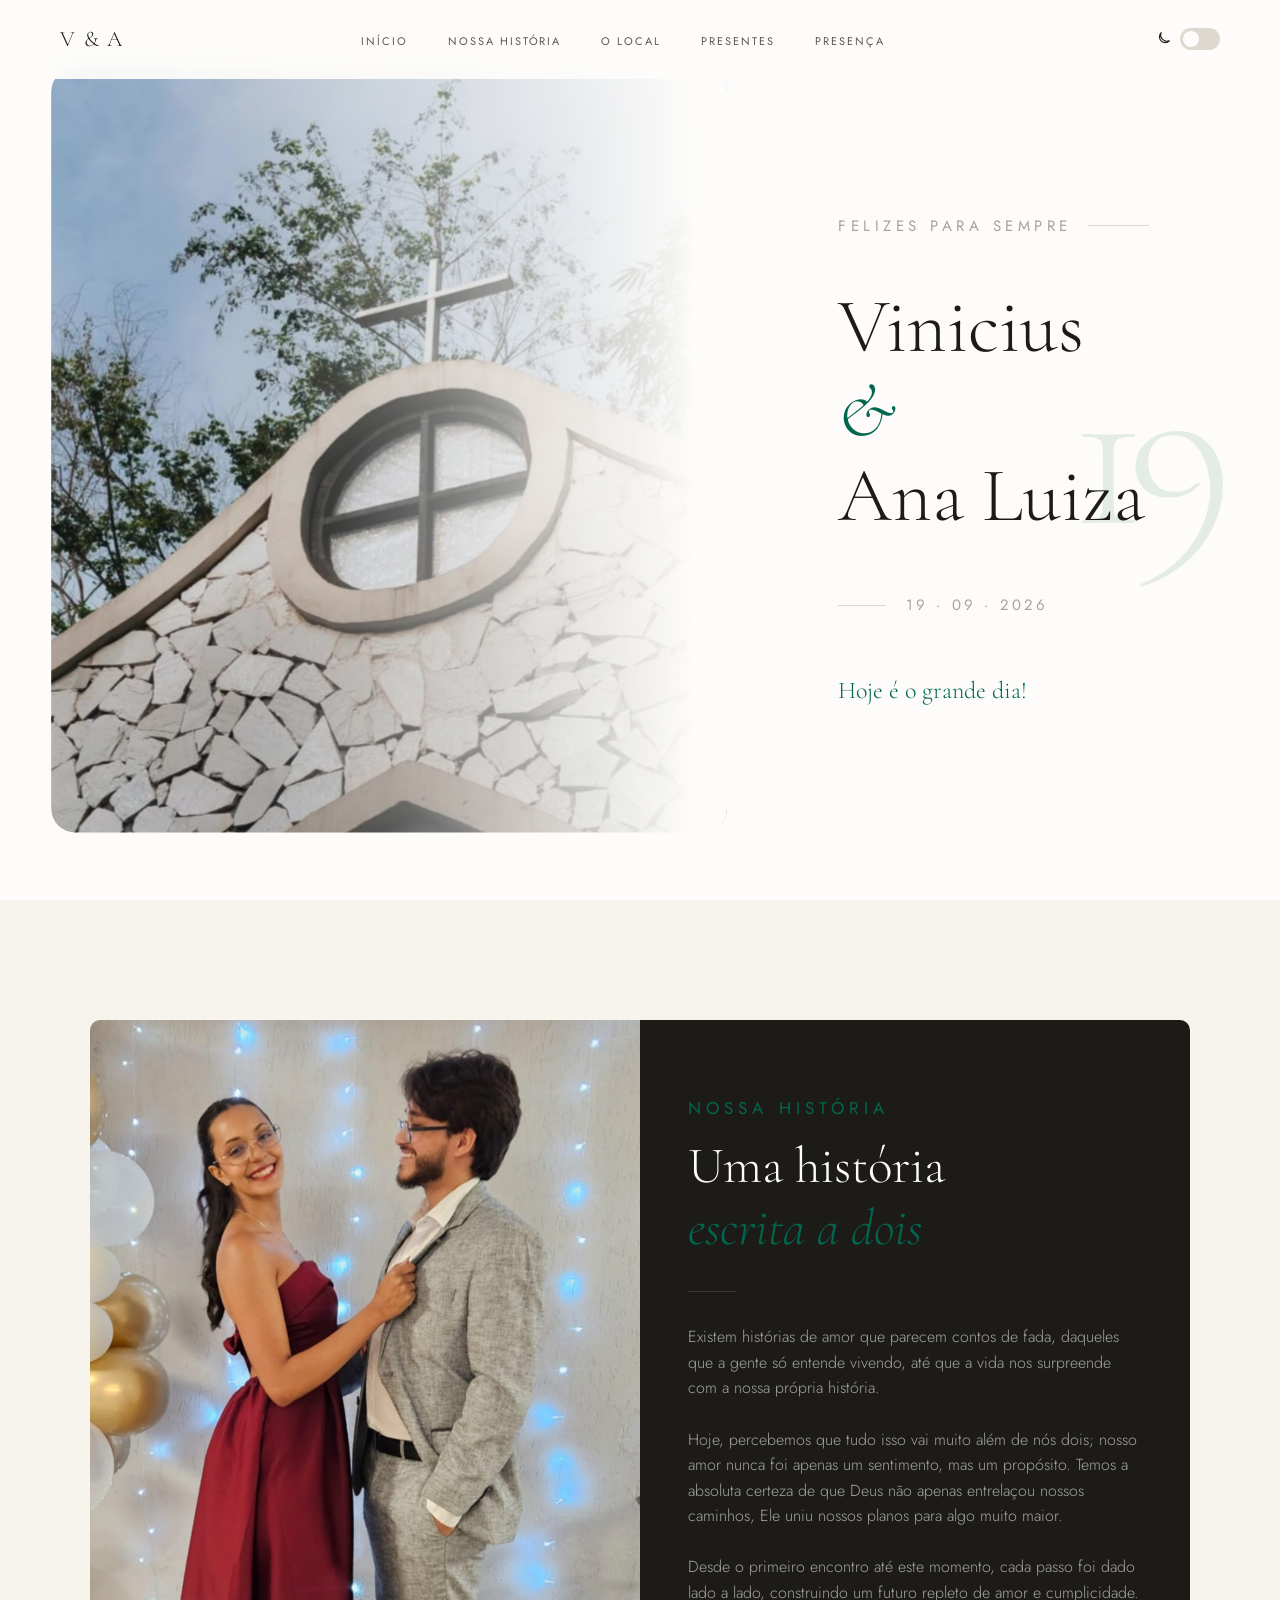
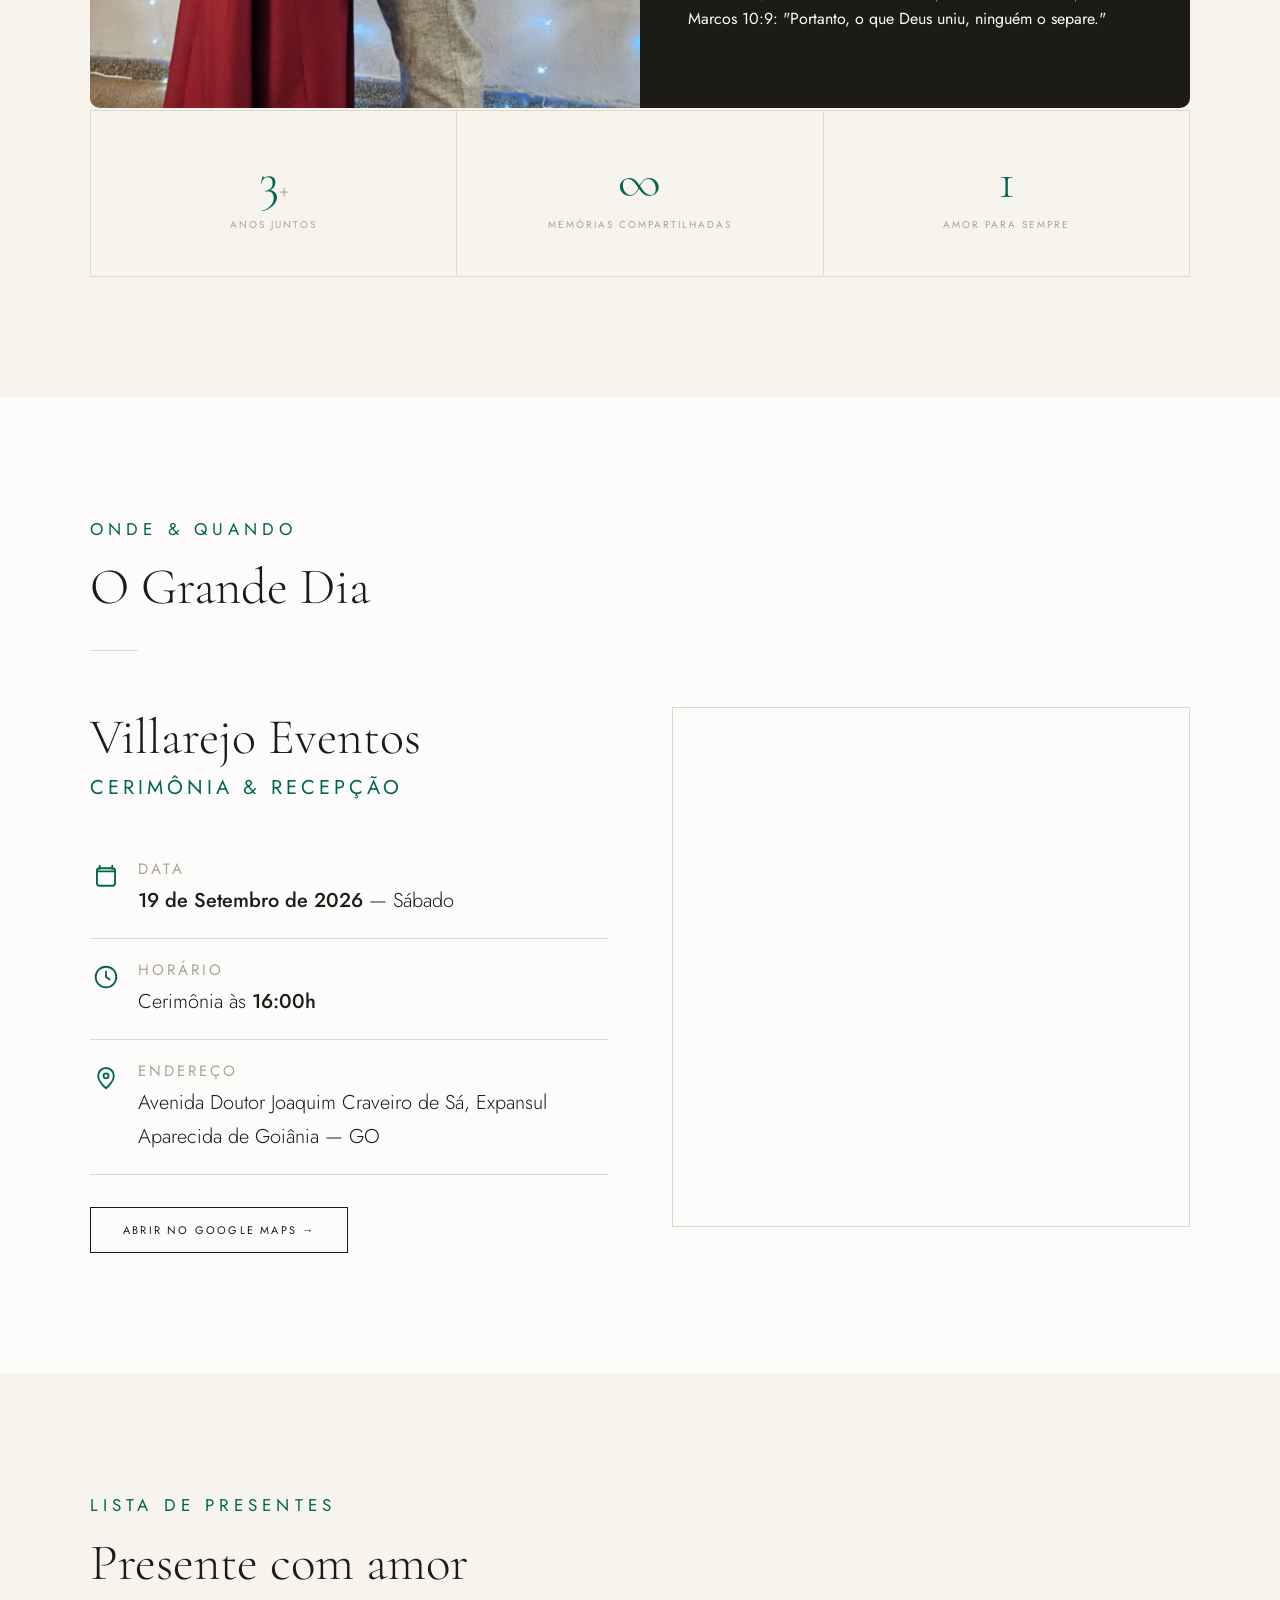
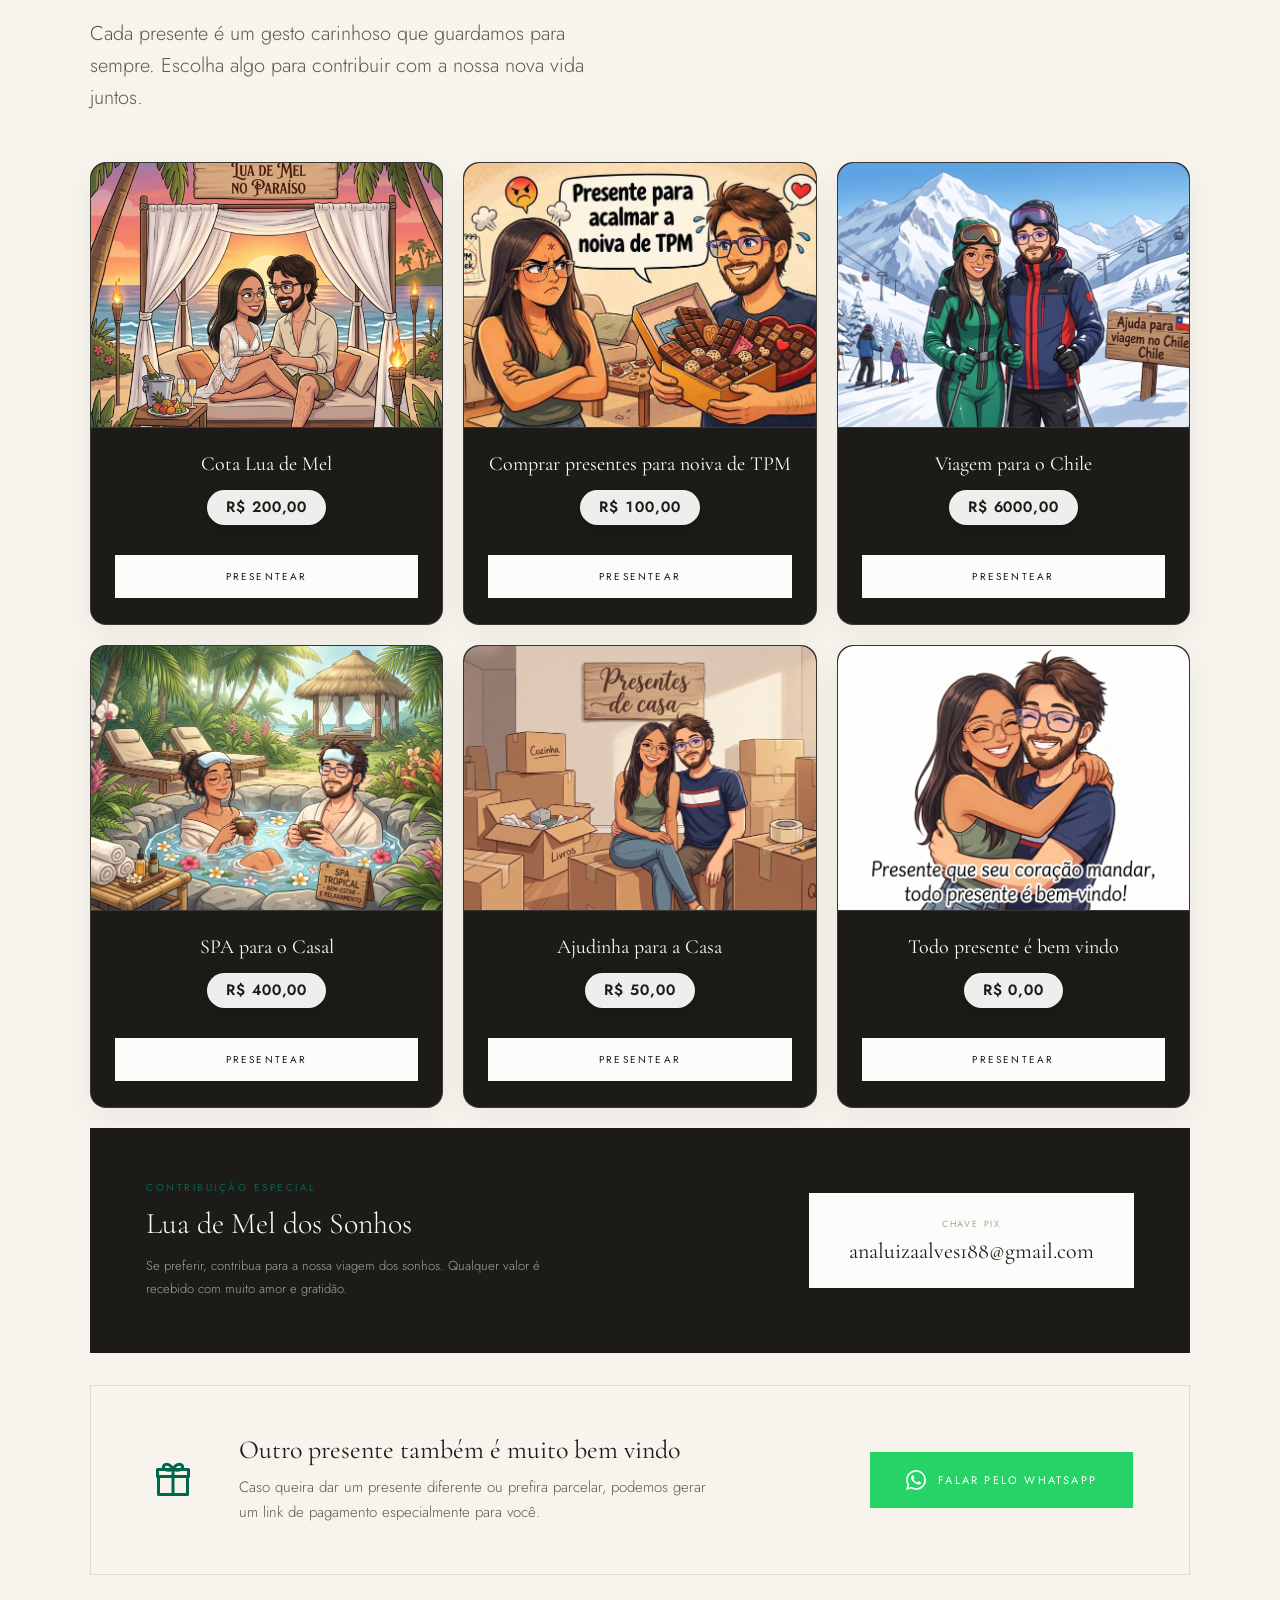
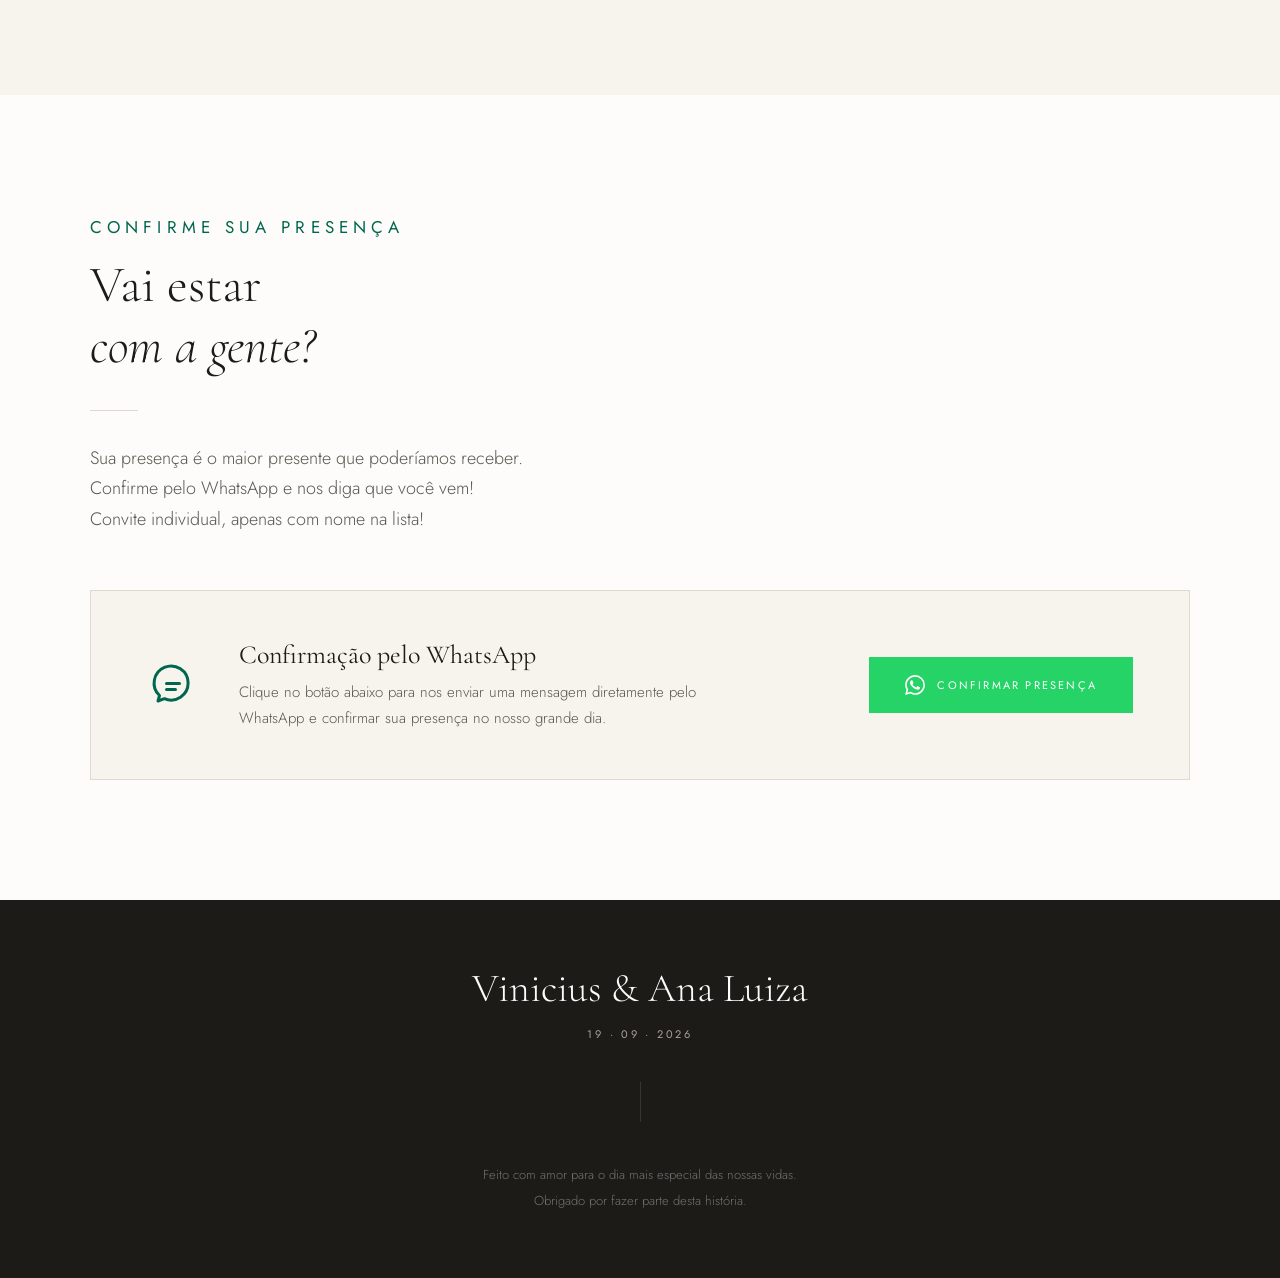
==== commit 7608973f: "Merge origin/main and resolve index conflicts Co-authored-by: ViniciusMoraisAraujo <153836544+Vinici" ====
--- a/index.html
+++ b/index.html
@@ -49,15 +49,15 @@
   <!-- HERO -->
   <section id="home">
     <div class="hero-petals" aria-hidden="true"></div>
-    <div class="hero-photo">
+    <div class="hero-photo reveal reveal-left d1">
       <img src="assets/villarejo.jpeg" alt="Cerimônia" />
     </div>
     <div class="hero-editorial-mark" aria-hidden="true">19</div>
-    <div class="hero-content">
-      <div class="hero-label">Felizes para sempre</div>
-      <h1 class="hero-names">Vinicius<br><em>&amp;</em><br>Ana Luiza</h1>
+    <div class="hero-content reveal reveal-up d2">
+      <div class="hero-label reveal reveal-right d1">Felizes para sempre</div>
+      <h1 class="hero-names reveal reveal-up d2">Vinicius<br><em>&amp;</em><br>Ana Luiza</h1>
       <div class="hero-date">19 · 09 · 2026</div>
-      <div class="countdown" id="countdown">
+      <div class="countdown reveal reveal-up stagger-list d3" id="countdown">
         <div class="countdown-unit"><span class="countdown-num" id="cd-d">—</span><span
             class="countdown-label">Dias</span></div>
         <span class="countdown-sep">·</span>
@@ -76,13 +76,13 @@
   <!-- ABOUT -->
   <section id="about">
     <div class="about-inner">
-      <div class="about-hero reveal">
-        <div class="about-photo-wrap">
+      <div class="about-hero">
+        <div class="about-photo-wrap reveal reveal-left">
           <div class="about-photo-placeholder">
             <img src="assets/foto-casal.jpeg" alt="foto-casal">
           </div>
         </div>
-        <div class="about-text-panel">
+        <div class="about-text-panel reveal reveal-right d1">
           <span class="section-label">Nossa História</span>
           <h2 class="section-title">Uma história<br><em>escrita a dois</em></h2>
           <div class="divider"></div>
@@ -96,7 +96,7 @@
           </p>
         </div>
       </div>
-      <div class="about-stats reveal">
+      <div class="about-stats reveal reveal-up stagger-list d2">
         <div class="about-stat">
           <span class="about-stat-num">3<span style="font-size:26px;color:var(--text-light)">+</span></span>
           <span class="about-stat-label">Anos juntos</span>
@@ -116,13 +116,13 @@
   <!-- LOCAL -->
   <section id="local">
     <div class="local-inner">
-      <div class="reveal">
+      <div class="reveal reveal-up">
         <span class="section-label">Onde &amp; Quando</span>
         <h2 class="section-title">O Grande Dia</h2>
         <div class="divider"></div>
       </div>
-      <div class="local-grid">
-        <div class="reveal d1">
+      <div class="local-grid reveal reveal-up stagger-list">
+        <div class="reveal reveal-left d1">
           <div class="venue-name">Villarejo Eventos</div>
           <div class="venue-sub">Cerimônia &amp; Recepção</div>
           <div class="local-info-row">
@@ -164,7 +164,7 @@
           </div>
           <a href="https://maps.app.goo.gl/ArLqcm95cmrXGMqs5" target="_blank" class="btn-map">Abrir no Google Maps →</a>
         </div>
-        <div class="local-map reveal d2">
+        <div class="local-map reveal reveal-right d2">
           <iframe src="https://maps.google.com/maps?q=-16.8176771,-49.2294347&z=16&output=embed" allowfullscreen
             loading="lazy" referrerpolicy="no-referrer-when-downgrade">
           </iframe>
@@ -176,7 +176,7 @@
   <!-- PRESENTES -->
   <section id="presentes">
     <div class="gifts-inner">
-      <div class="reveal">
+      <div class="reveal reveal-up">
         <span class="section-label">Lista de Presentes</span>
         <h2 class="section-title">Presente com amor</h2>
         <p class="gifts-subtitle">Cada presente é um gesto carinhoso que guardamos para sempre. Escolha algo para
@@ -184,7 +184,7 @@
       </div>
       <div class="gifts-grid" id="gifts-grid"></div>
 
-      <div class="rsvp-card reveal d2" style="margin-top: 32px;">
+      <div class="rsvp-card reveal reveal-scale d2" style="margin-top: 32px;">
         <div class="rsvp-card-icon" aria-hidden="true">
           <svg class="icon-line" xmlns="http://www.w3.org/2000/svg" viewBox="0 0 24 24" stroke="currentColor" fill="none" stroke-width="1.5">
             <path d="M4.75 10.25h14.5v9H4.75v-9ZM4.25 6.75h15.5v3.5H4.25v-3.5ZM12 6.75v12.5" />
@@ -212,14 +212,14 @@
   <!-- CONFIRMAR PRESENÇA -->
   <section id="confirmar">
     <div class="rsvp-inner">
-      <div class="reveal">
+      <div class="reveal reveal-up">
         <span class="section-label">Confirme sua Presença</span>
         <h2 class="section-title">Vai estar<br><em>com a gente?</em></h2>
         <div class="divider"></div>
         <p class="rsvp-subtitle">Sua presença é o maior presente que poderíamos receber.<br>Confirme pelo WhatsApp e nos diga que você vem!<br>
         Convite individual, apenas com nome na lista!</p>
       </div>
-      <div class="rsvp-card reveal d2">
+      <div class="rsvp-card reveal reveal-scale d2">
         <div class="rsvp-card-icon" aria-hidden="true">
           <svg class="icon-line" xmlns="http://www.w3.org/2000/svg" viewBox="0 0 24 24" stroke="currentColor" fill="none" stroke-width="1.5">
             <path d="M5.25 17.25 4.5 20l3.2-1.15a8.5 8.5 0 1 0-2.45-1.6Z" />
@@ -256,4 +256,4 @@
   <script src="src/script.js" defer></script>
 </body>
 
-</html>+</html>
--- a/css/style.css
+++ b/css/style.css
@@ -205,8 +205,6 @@
   height: 85vh; margin-left: 0;
   border-radius: 24px;
   overflow: hidden;
-  opacity: 0; transform: translateX(-30px);
-  animation: fadeLeft 1.2s cubic-bezier(0.22,1,0.36,1) 0.2s forwards;
   /* clip-path garante corte limpo sem franja de sub-pixel */
   clip-path: inset(0 round 24px);
 }
@@ -245,8 +243,6 @@
   z-index: 2;
   display: flex; flex-direction: column; justify-content: center;
   padding: 100px 80px 80px 60px;
-  opacity: 0; transform: translateY(20px);
-  animation: fadeUp 1.2s cubic-bezier(0.22,1,0.36,1) 0.5s forwards;
 }
 .hero-label {
   font-size: 15px; letter-spacing: 0.3em; text-transform: uppercase;
@@ -583,8 +579,6 @@
 /* ============================================================
    ANIMAÇÕES
    ============================================================ */
-@keyframes fadeLeft { to { opacity: 1; transform: translateX(0); } }
-@keyframes fadeUp   { to { opacity: 1; transform: translateY(0); } }
 @keyframes heroPetalFall {
   0% {
     transform: translate3d(0, -10vh, 0) rotate(var(--rotation));
@@ -597,20 +591,69 @@
   }
 }
 
-.reveal {
-  opacity: 0; transform: translateY(24px);
-  transition: opacity 0.9s cubic-bezier(0.22,1,0.36,1), transform 0.9s cubic-bezier(0.22,1,0.36,1);
-}
-.reveal.visible { opacity: 1; transform: translateY(0); }
-.d1 { transition-delay: 0.1s; }
-.d2 { transition-delay: 0.22s; }
-.d3 { transition-delay: 0.34s; }
-
+.reveal,
+.stagger-list > * {
+  --reveal-x: 0;
+  --reveal-y: 24px;
+  --reveal-scale: 1;
+  --reveal-blur: 5px;
+  --reveal-delay: 0s;
+  opacity: 0;
+  filter: blur(var(--reveal-blur));
+  transform: translate3d(var(--reveal-x), var(--reveal-y), 0) scale(var(--reveal-scale));
+  transition:
+    opacity 0.85s cubic-bezier(0.22, 1, 0.36, 1),
+    transform 0.85s cubic-bezier(0.22, 1, 0.36, 1),
+    filter 0.85s cubic-bezier(0.22, 1, 0.36, 1);
+  transition-delay: var(--reveal-delay);
+  will-change: opacity, transform, filter;
+}
+
+.reveal-up { --reveal-y: 28px; }
+.reveal-left { --reveal-x: -32px; --reveal-y: 0; }
+.reveal-right { --reveal-x: 32px; --reveal-y: 0; }
+.reveal-scale { --reveal-y: 14px; --reveal-scale: 0.96; }
+
+.reveal.active,
+.reveal.visible,
+.reveal.is-visible,
+.stagger-list.active > *,
+.stagger-list.visible > *,
+.stagger-list.is-visible > * {
+  opacity: 1;
+  filter: blur(0);
+  transform: translate3d(0, 0, 0) scale(1);
+  will-change: auto;
+}
+
+.d1 { --reveal-delay: 0.1s; }
+.d2 { --reveal-delay: 0.22s; }
+.d3 { --reveal-delay: 0.34s; }
+.stagger-list > *:nth-child(1) { --reveal-delay: 0.04s; }
+.stagger-list > *:nth-child(2) { --reveal-delay: 0.12s; }
+.stagger-list > *:nth-child(3) { --reveal-delay: 0.2s; }
+.stagger-list > *:nth-child(4) { --reveal-delay: 0.28s; }
+.stagger-list > *:nth-child(5) { --reveal-delay: 0.36s; }
+.stagger-list > *:nth-child(6) { --reveal-delay: 0.44s; }
 
 @media (prefers-reduced-motion: reduce) {
-  .hero-photo img {
-    height: 100%;
-    margin-top: 0;
+  html { scroll-behavior: auto; }
+
+  *,
+  *::before,
+  *::after {
+    animation: none !important;
+    transition-duration: 0.01ms !important;
+    transition-delay: 0s !important;
+  }
+
+  .hero-petals { display: none; }
+
+  .hero-photo img,
+  .reveal,
+  .stagger-list > * {
+    opacity: 1;
+    filter: none;
     transform: none;
     transition: none;
     will-change: auto;
@@ -784,6 +827,3 @@
   footer        { padding: 48px 24px; }
   .footer-names { font-size: 30px; }
 }
-@media (prefers-reduced-motion: reduce) {
-  .hero-petals { display: none; }
-}
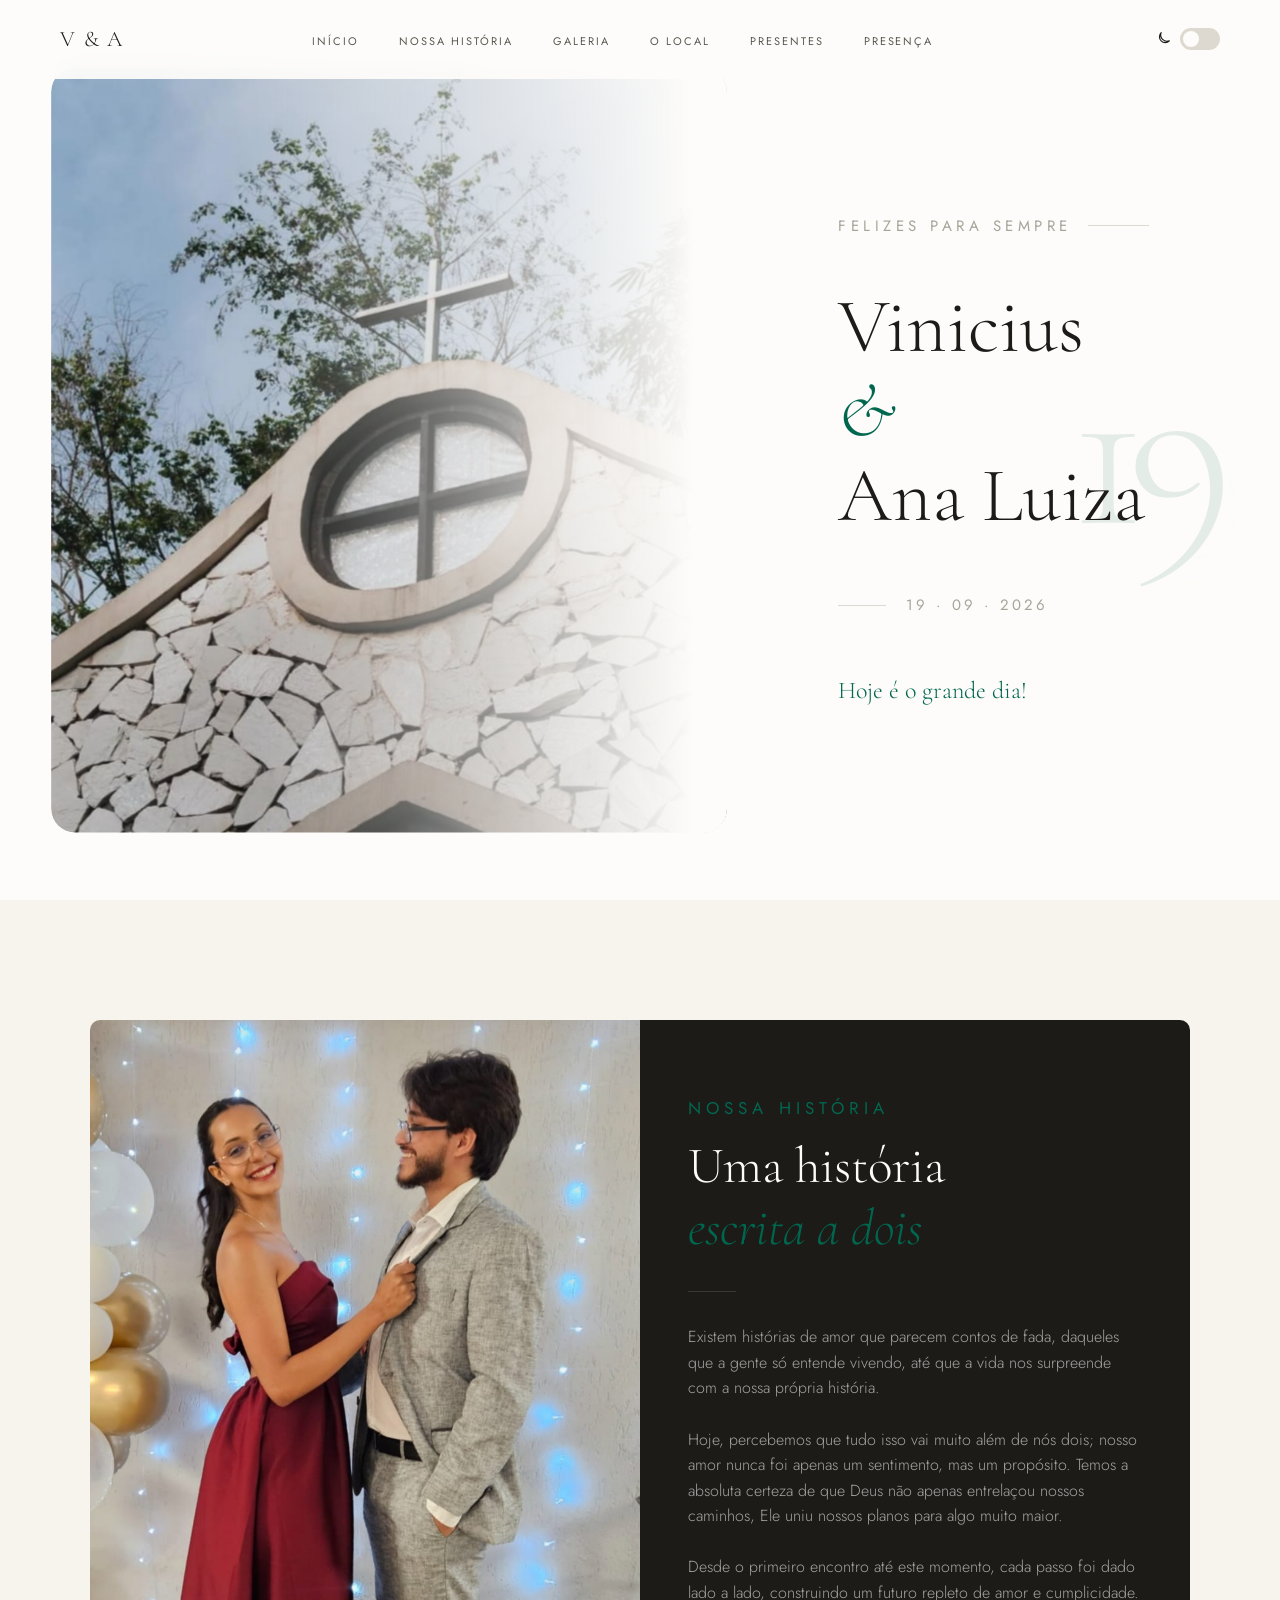
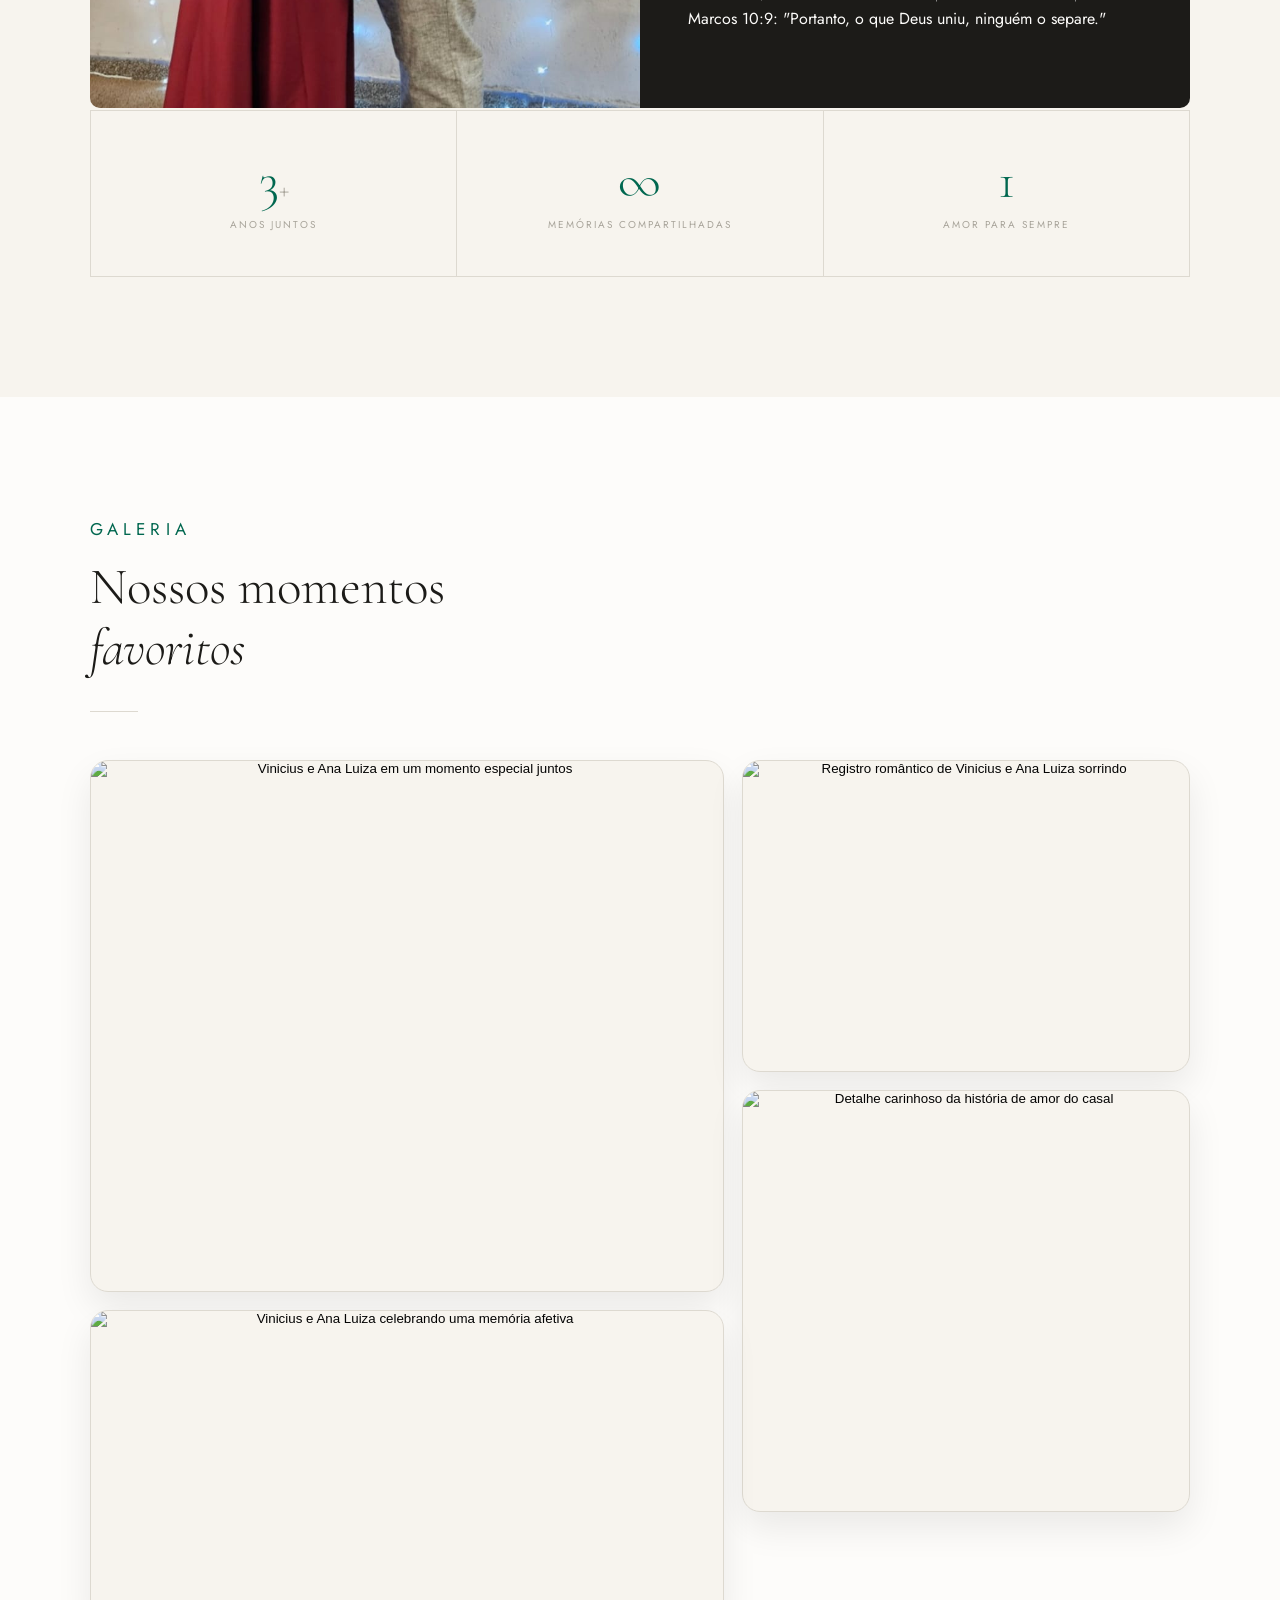
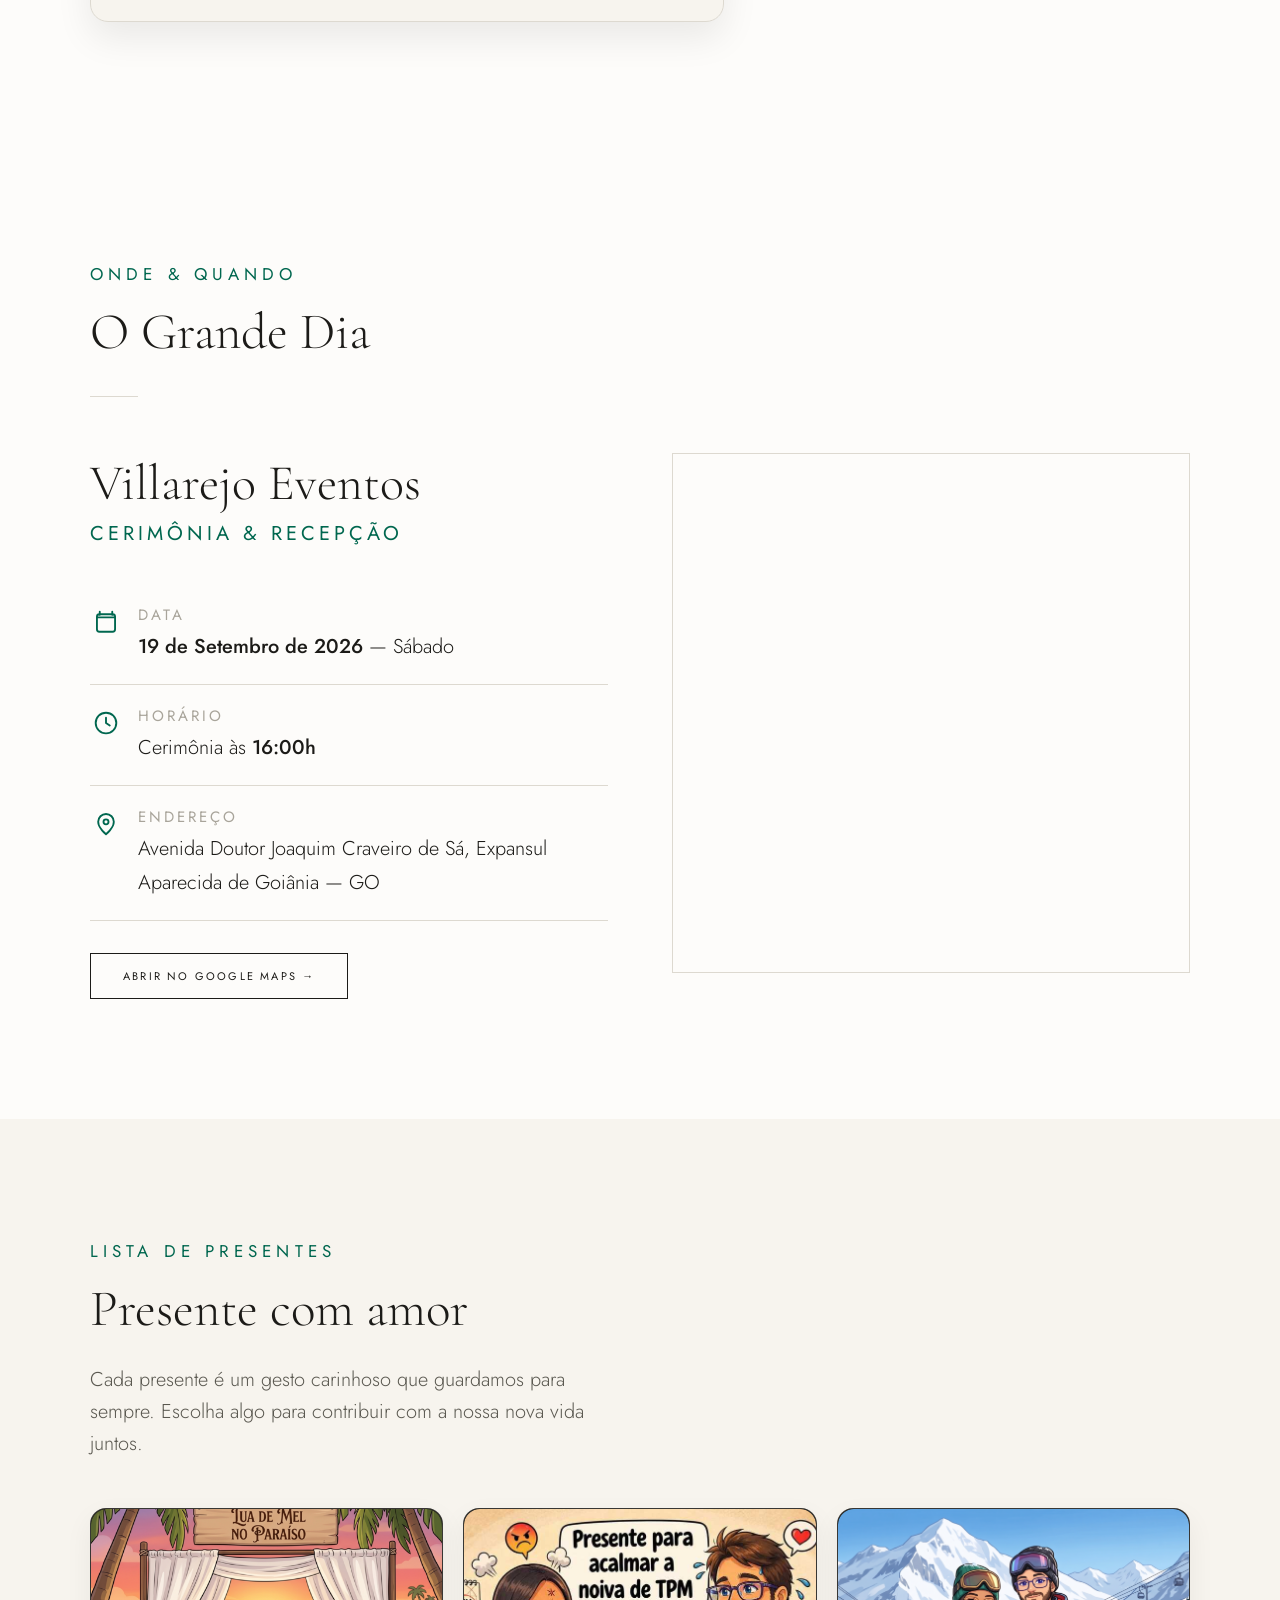
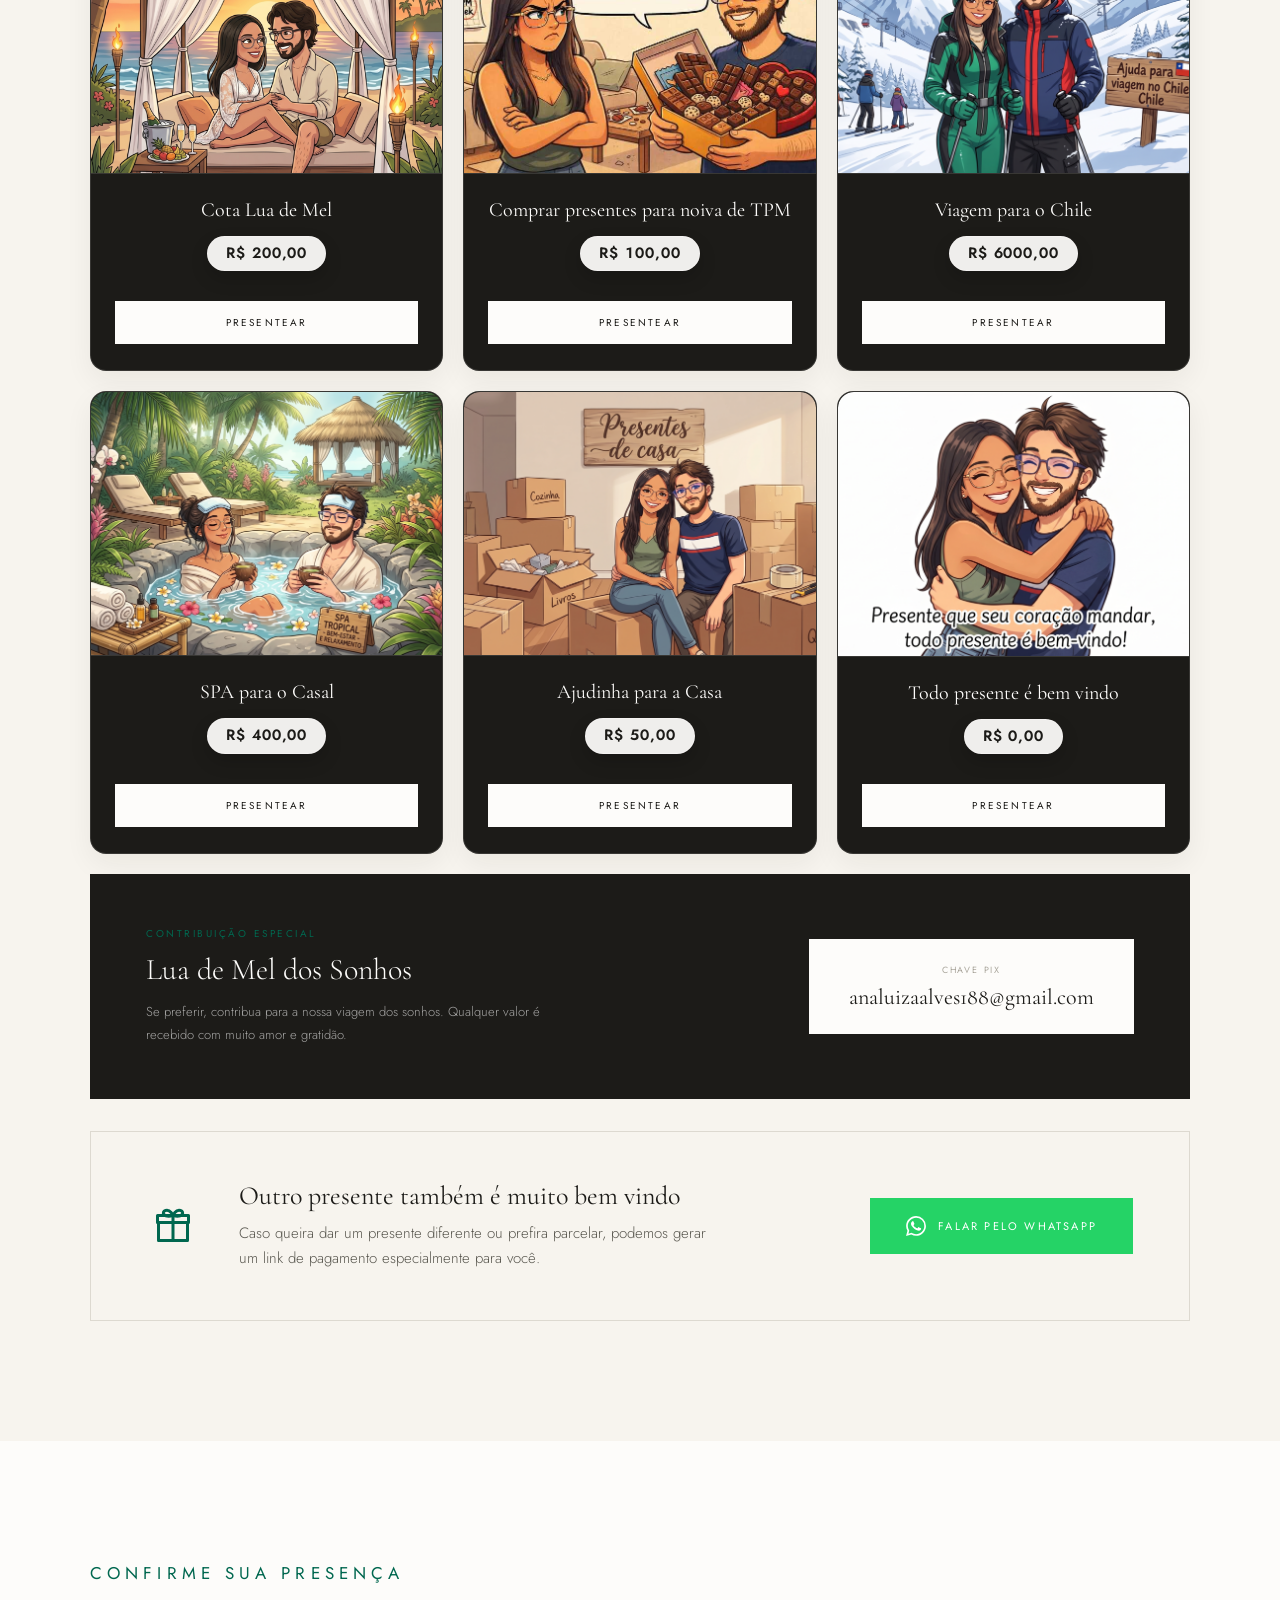
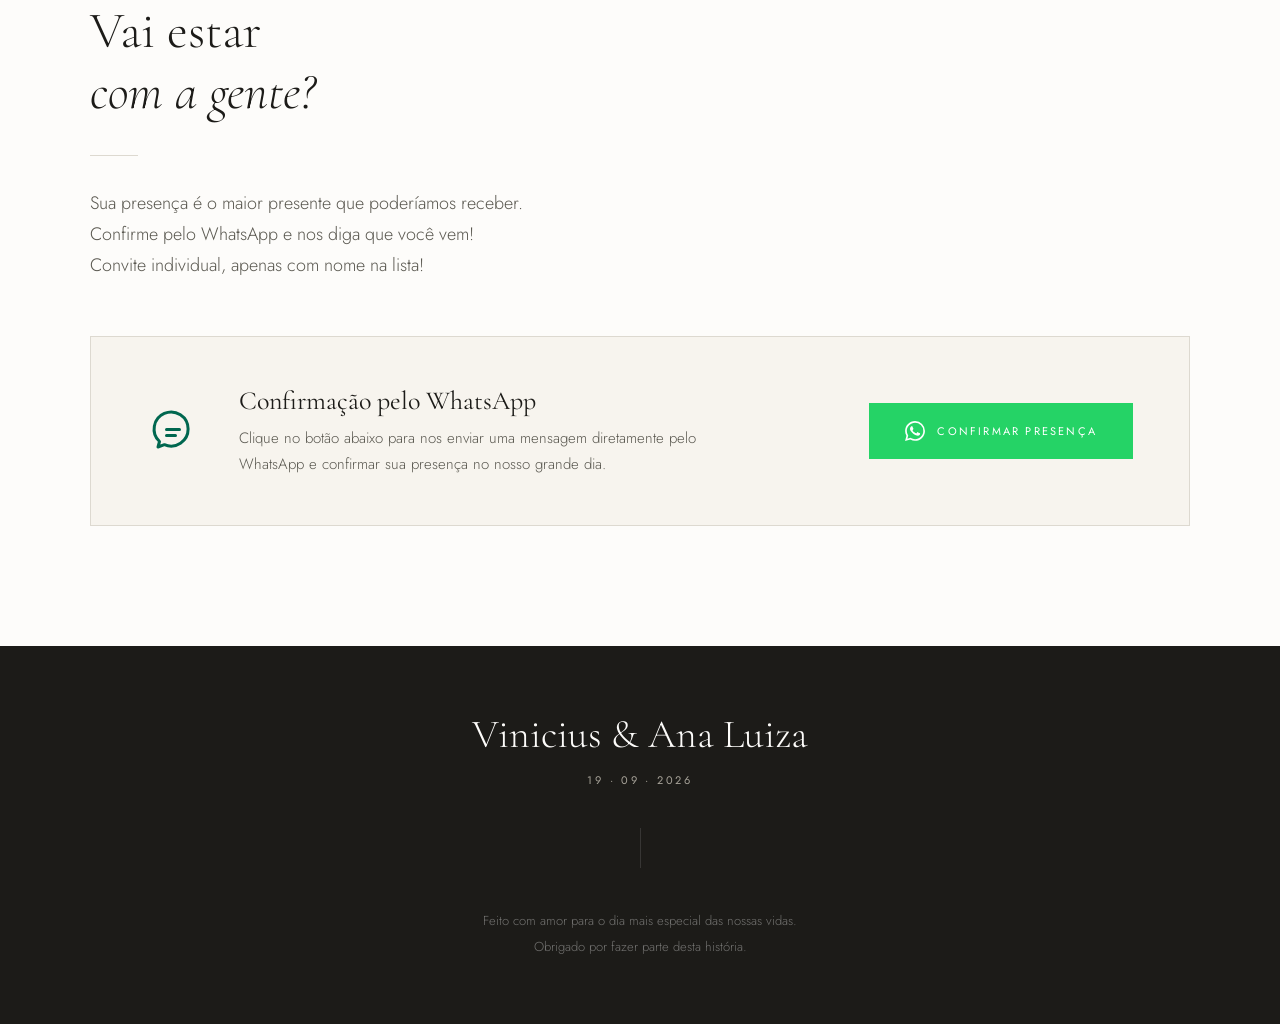
==== commit 5491f749: "Add wedding photo gallery section" ====
--- a/index.html
+++ b/index.html
@@ -26,6 +26,7 @@
   <ul class="nav-links">
     <li><a href="#home">Início</a></li>
     <li><a href="#about">Nossa História</a></li>
+    <li><a href="#galeria">Galeria</a></li>
     <li><a href="#local">O Local</a></li>
     <li><a href="#presentes">Presentes</a></li>
     <li><a href="#confirmar">Presença</a></li>
@@ -79,7 +80,7 @@
       <div class="about-hero">
         <div class="about-photo-wrap reveal reveal-left">
           <div class="about-photo-placeholder">
-            <img src="assets/foto-casal.jpeg" alt="foto-casal">
+            <img src="assets/foto-casal.jpeg" alt="Vinicius e Ana Luiza juntos" loading="lazy">
           </div>
         </div>
         <div class="about-text-panel reveal reveal-right d1">
@@ -113,6 +114,32 @@
     </div>
   </section>
 
+
+  <!-- GALERIA -->
+  <section id="galeria">
+    <div class="gallery-inner">
+      <div class="reveal reveal-up">
+        <span class="section-label">Galeria</span>
+        <h2 class="section-title">Nossos momentos<br><em>favoritos</em></h2>
+        <div class="divider"></div>
+      </div>
+      <div class="gallery-grid reveal reveal-up stagger-list d1" aria-label="Galeria de fotos do casal">
+        <button class="gallery-item" type="button">
+          <img class="gallery-img" src="assets/galeria-01.jpeg" alt="Vinicius e Ana Luiza em um momento especial juntos" loading="lazy">
+        </button>
+        <button class="gallery-item" type="button">
+          <img class="gallery-img" src="assets/galeria-02.jpeg" alt="Registro romântico de Vinicius e Ana Luiza sorrindo" loading="lazy">
+        </button>
+        <button class="gallery-item" type="button">
+          <img class="gallery-img" src="assets/galeria-03.jpeg" alt="Detalhe carinhoso da história de amor do casal" loading="lazy">
+        </button>
+        <button class="gallery-item" type="button">
+          <img class="gallery-img" src="assets/galeria-04.jpeg" alt="Vinicius e Ana Luiza celebrando uma memória afetiva" loading="lazy">
+        </button>
+      </div>
+    </div>
+  </section>
+
   <!-- LOCAL -->
   <section id="local">
     <div class="local-inner">
--- a/css/style.css
+++ b/css/style.css
@@ -349,6 +349,89 @@
 
 
 /* ============================================================
+   GALERIA
+   ============================================================ */
+#galeria { background: var(--bg); }
+.gallery-inner { max-width: 1100px; margin: 0 auto; }
+.gallery-grid {
+  display: grid;
+  grid-template-columns: repeat(12, 1fr);
+  grid-auto-rows: 92px;
+  gap: 18px;
+  margin-top: 48px;
+}
+.gallery-item {
+  position: relative;
+  display: block;
+  width: 100%;
+  min-height: 0;
+  padding: 0;
+  overflow: hidden;
+  background: var(--bg-alt);
+  border: 1px solid var(--border);
+  border-radius: 18px;
+  cursor: pointer;
+  box-shadow: 0 16px 36px var(--shadow-soft);
+}
+.gallery-item:nth-child(1) { grid-column: span 7; grid-row: span 5; }
+.gallery-item:nth-child(2) { grid-column: span 5; grid-row: span 3; }
+.gallery-item:nth-child(3) { grid-column: span 5; grid-row: span 4; }
+.gallery-item:nth-child(4) { grid-column: span 7; grid-row: span 3; }
+.gallery-item img,
+.gallery-img {
+  width: 100%;
+  height: 100%;
+  display: block;
+  object-fit: cover;
+  filter: saturate(0.92) contrast(0.98);
+  transition: transform 0.7s cubic-bezier(0.22,1,0.36,1), filter 0.7s cubic-bezier(0.22,1,0.36,1);
+}
+.gallery-item:focus-visible { outline: 2px solid var(--sage); outline-offset: 4px; }
+
+@media (hover: hover) and (pointer: fine) {
+  .gallery-item:hover img {
+    transform: scale(1.045);
+    filter: saturate(1) contrast(1.02);
+  }
+}
+
+.gallery-lightbox {
+  position: fixed; inset: 0; z-index: 998;
+  display: flex; align-items: center; justify-content: center;
+  padding: 32px; opacity: 0; pointer-events: none;
+  transition: opacity 0.28s ease;
+}
+.gallery-lightbox.open { opacity: 1; pointer-events: auto; }
+.gallery-lightbox-backdrop {
+  position: absolute; inset: 0;
+  background: var(--modal-backdrop); backdrop-filter: blur(6px);
+}
+.gallery-lightbox-box {
+  position: relative; z-index: 1;
+  max-width: min(980px, 92vw); max-height: 88vh;
+}
+.gallery-lightbox-img {
+  display: block;
+  width: auto; max-width: 100%;
+  max-height: 88vh;
+  object-fit: contain;
+  border-radius: 18px;
+  box-shadow: 0 24px 70px rgba(0,0,0,0.32);
+}
+.gallery-lightbox-close {
+  position: absolute; top: -18px; right: -18px;
+  width: 42px; height: 42px;
+  display: inline-flex; align-items: center; justify-content: center;
+  background: var(--bg); color: var(--text);
+  border: 1px solid var(--border); border-radius: 999px;
+  cursor: pointer; line-height: 1;
+  box-shadow: 0 14px 32px var(--shadow-soft);
+}
+.gallery-lightbox-close .icon-line { width: 20px; height: 20px; }
+.gallery-lightbox-close:focus-visible { outline: 2px solid var(--sage); outline-offset: 3px; }
+
+
+/* ============================================================
    LOCAL
    ============================================================ */
 #local { background: var(--bg); }
@@ -643,7 +726,7 @@
   *::before,
   *::after {
     animation: none !important;
-    transition-duration: 0.01ms !important;
+    transition-duration: 0s !important;
     transition-delay: 0s !important;
   }
 
@@ -661,9 +744,9 @@
 }
 
 /* ============================================================
-   RESPONSIVO — TABLET (≤ 960px)
-   ============================================================ */
-@media (max-width: 960px) {
+   RESPONSIVO — TABLET (≤ 900px)
+   ============================================================ */
+@media (max-width: 900px) {
   nav { padding: 18px 32px; }
   section { padding: 80px 32px; }
 
@@ -693,6 +776,13 @@
   .about-text-panel { border-radius: 0 0 10px 10px; padding: 40px 32px; }
   .about-stats { grid-template-columns: 1fr 1fr; }
 
+  /* Galeria */
+  .gallery-grid { grid-auto-rows: 82px; gap: 14px; }
+  .gallery-item:nth-child(1),
+  .gallery-item:nth-child(4) { grid-column: span 12; grid-row: span 4; }
+  .gallery-item:nth-child(2),
+  .gallery-item:nth-child(3) { grid-column: span 6; grid-row: span 3; }
+
   /* Local */
   .local-grid { grid-template-columns: 1fr; gap: 40px; }
   .local-map  { height: 340px; }
@@ -803,6 +893,14 @@
   .about-stat     { padding: 32px 24px; }
   .about-stat-num { font-size: 42px; }
 
+  /* Galeria */
+  .gallery-grid { grid-template-columns: 1fr; grid-auto-rows: auto; gap: 14px; }
+  .gallery-item:nth-child(n) { grid-column: auto; grid-row: auto; aspect-ratio: 4 / 5; }
+  .gallery-item:nth-child(2),
+  .gallery-item:nth-child(4) { aspect-ratio: 4 / 3; }
+  .gallery-lightbox { padding: 20px; }
+  .gallery-lightbox-close { top: 10px; right: 10px; }
+
   /* Local */
   .venue-name { font-size: 36px; }
   .local-map  { height: 260px; }
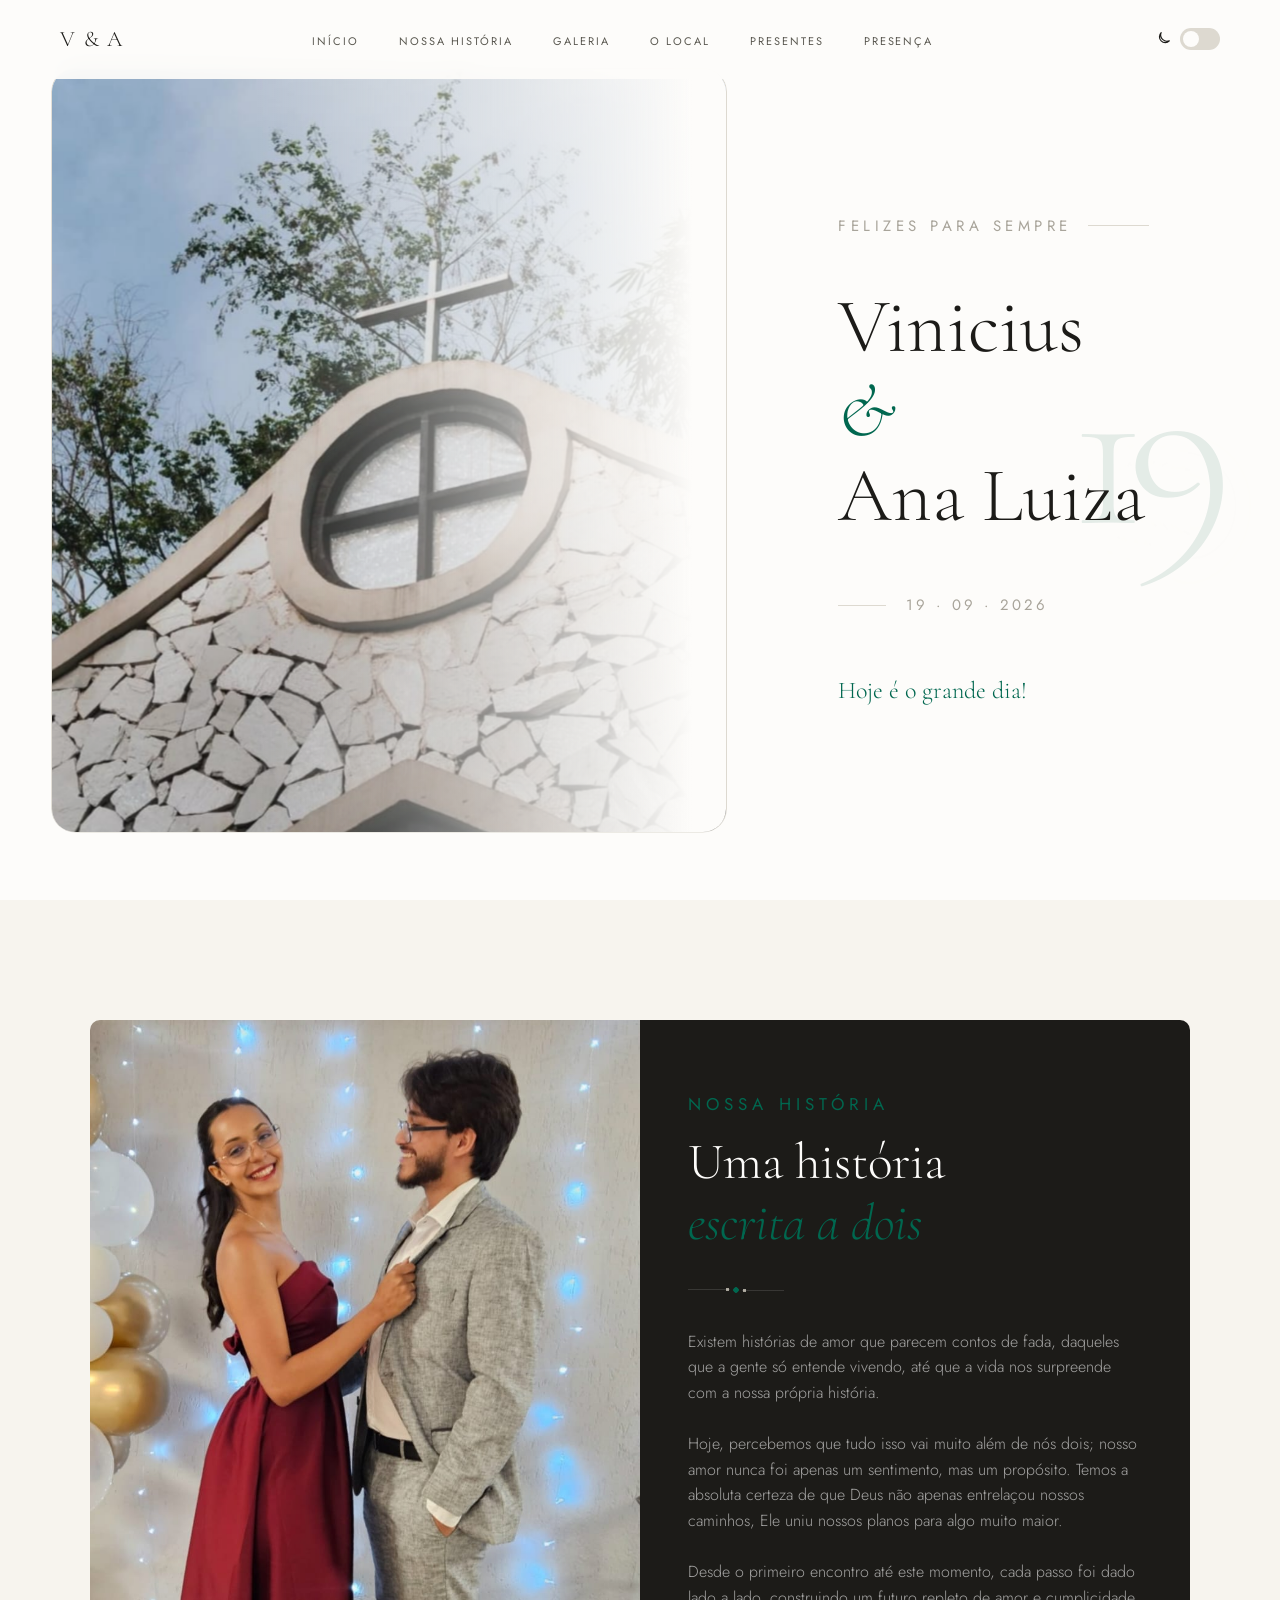
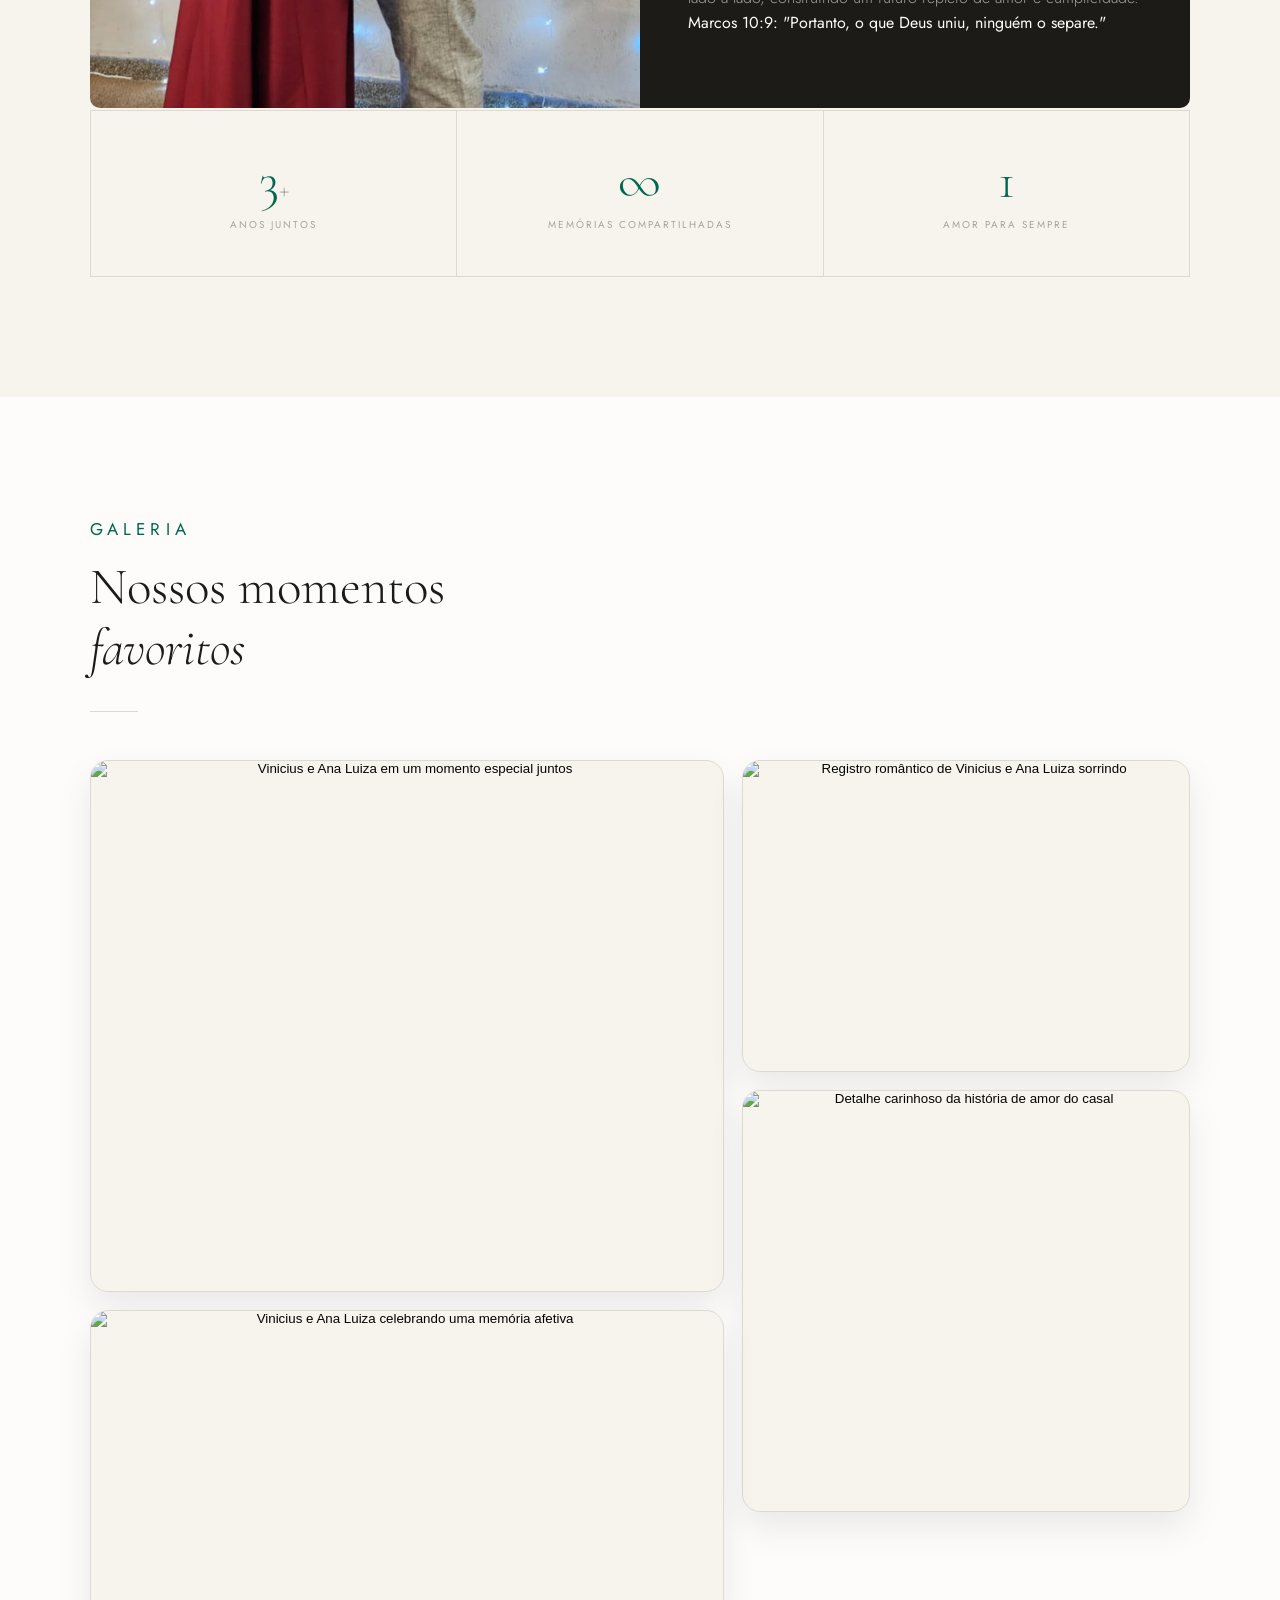
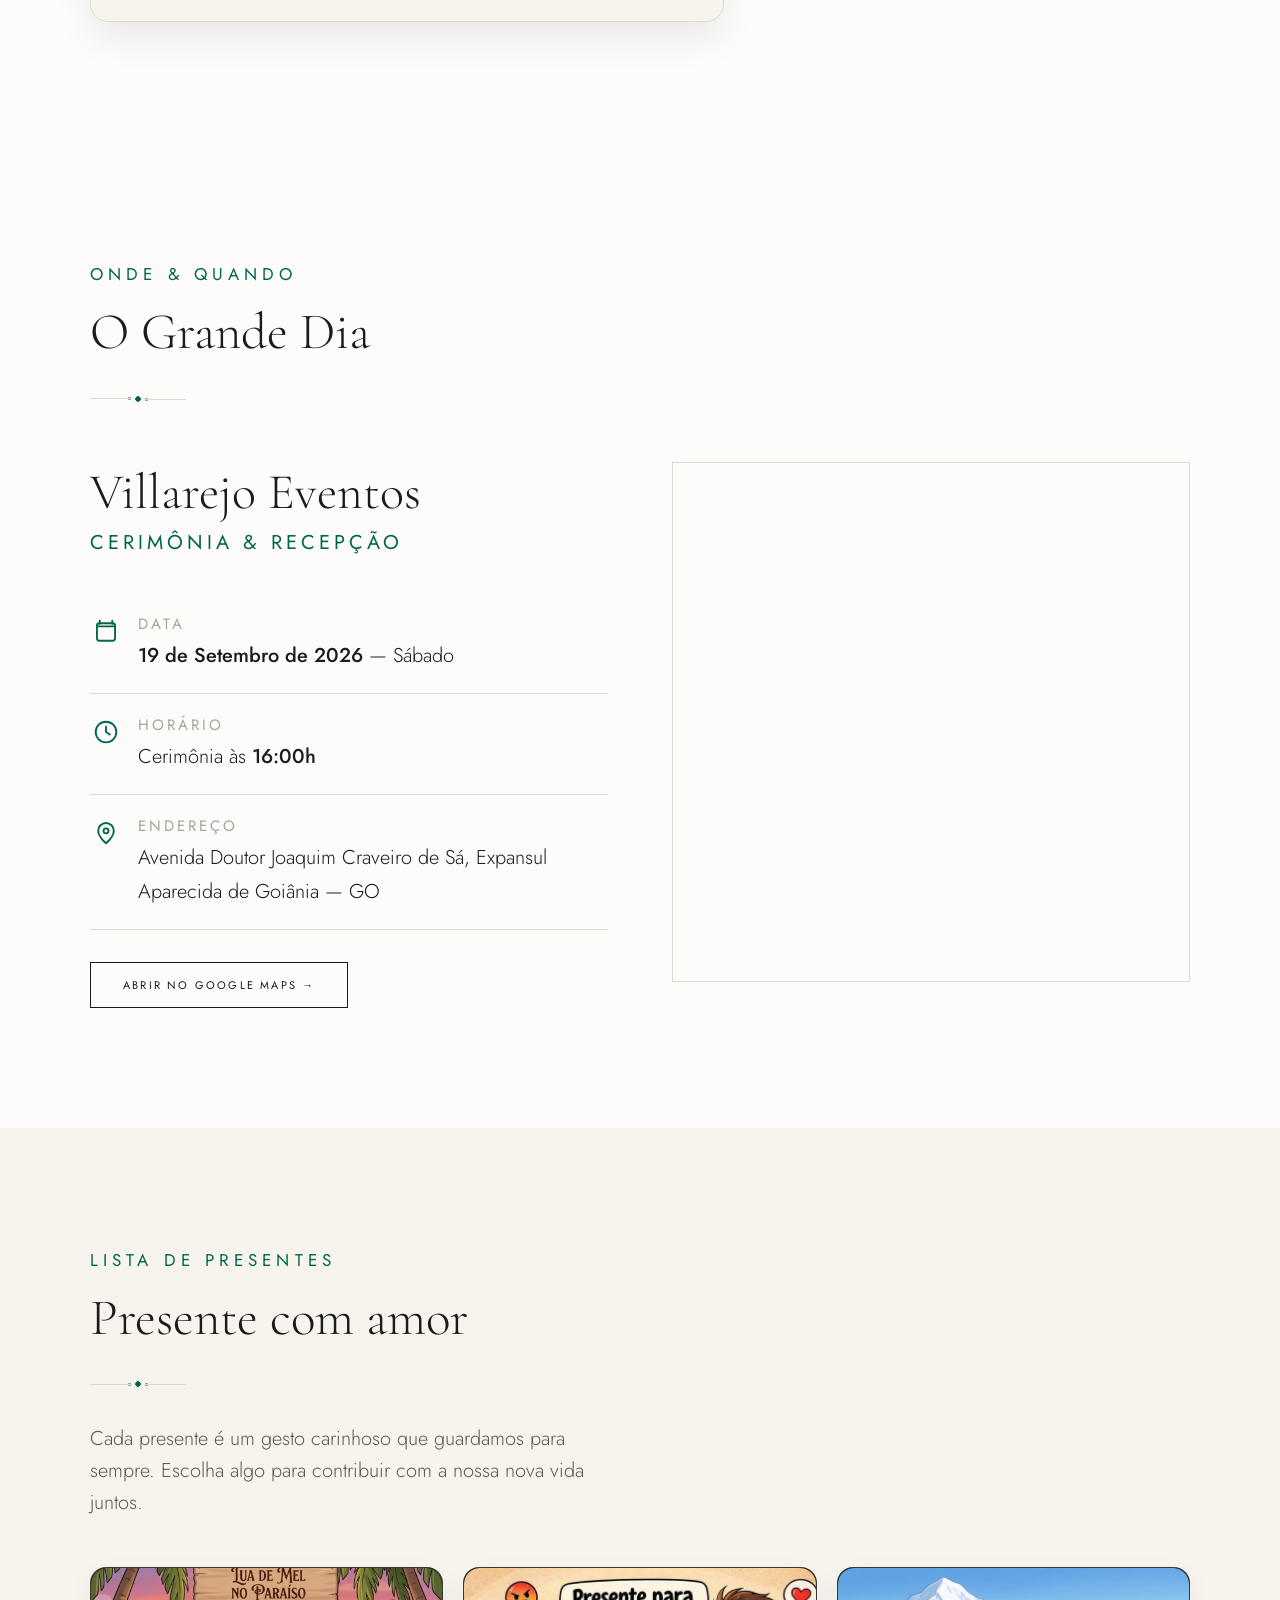
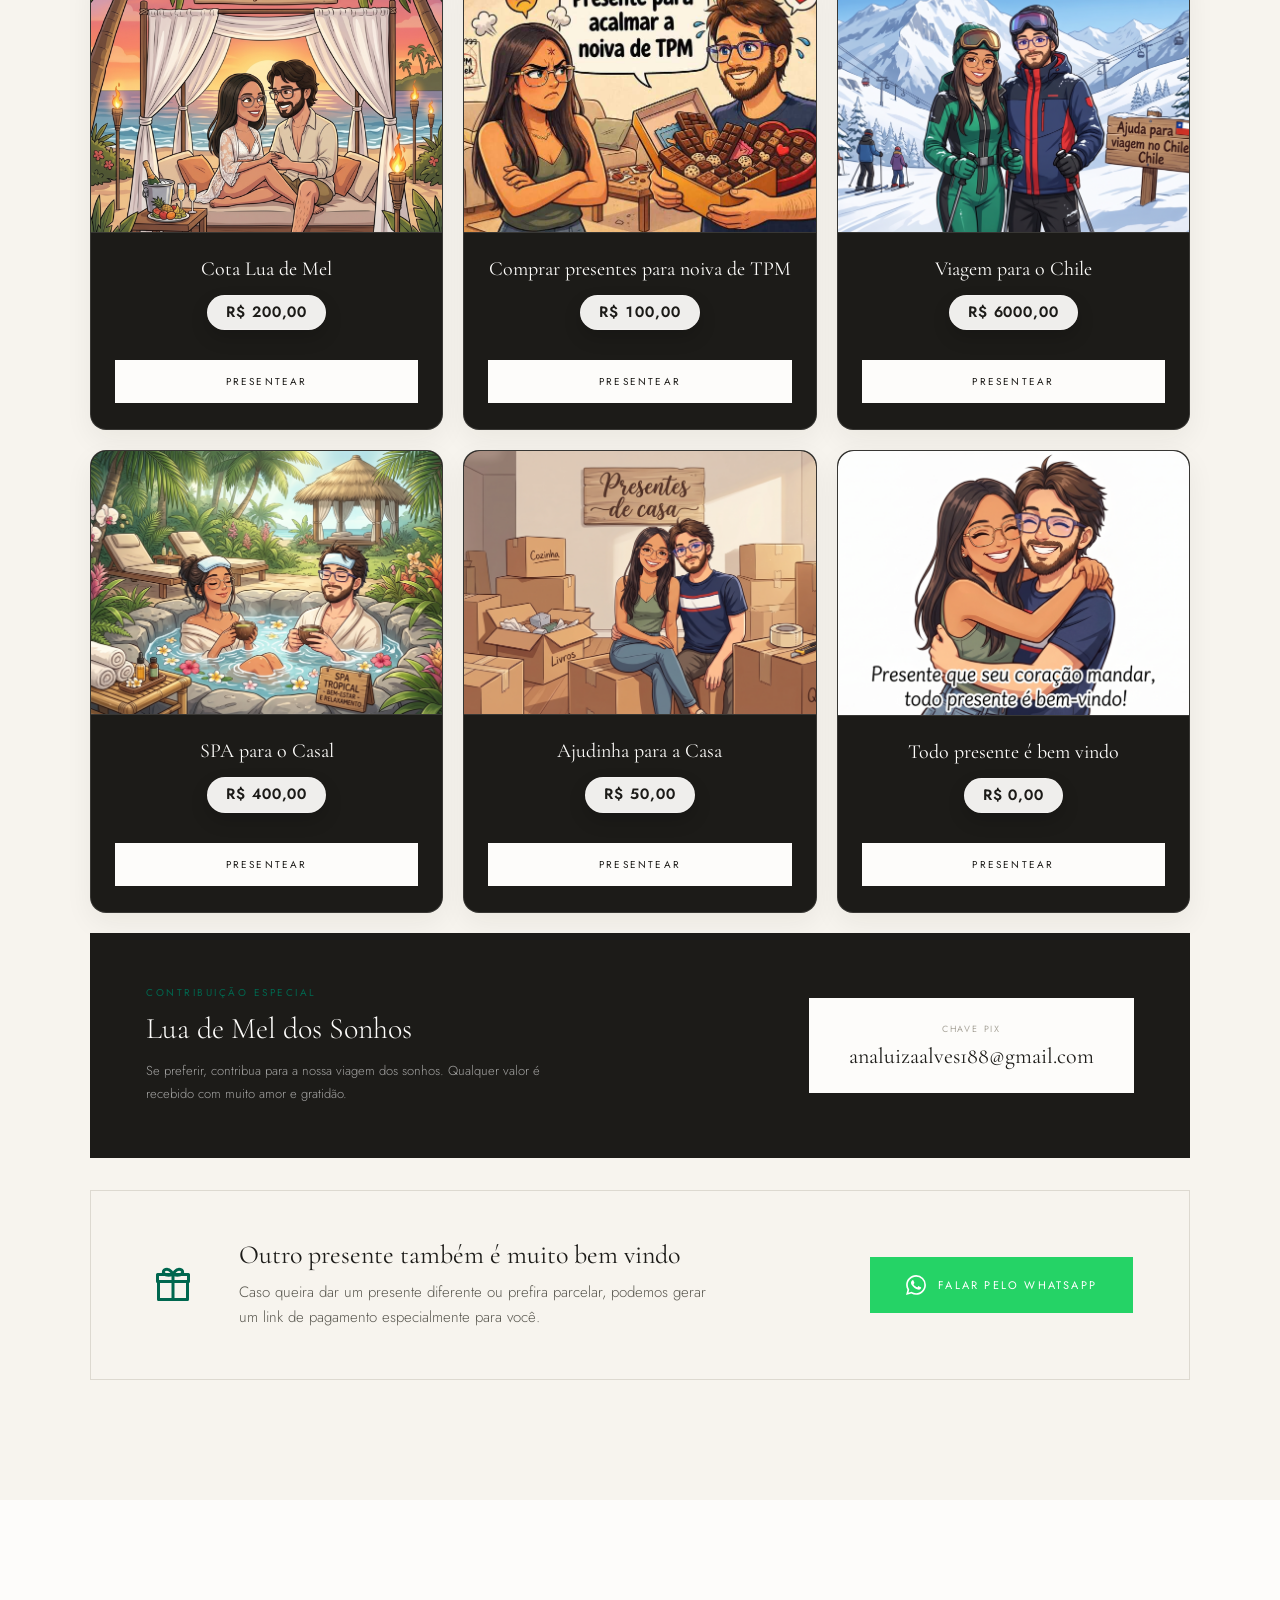
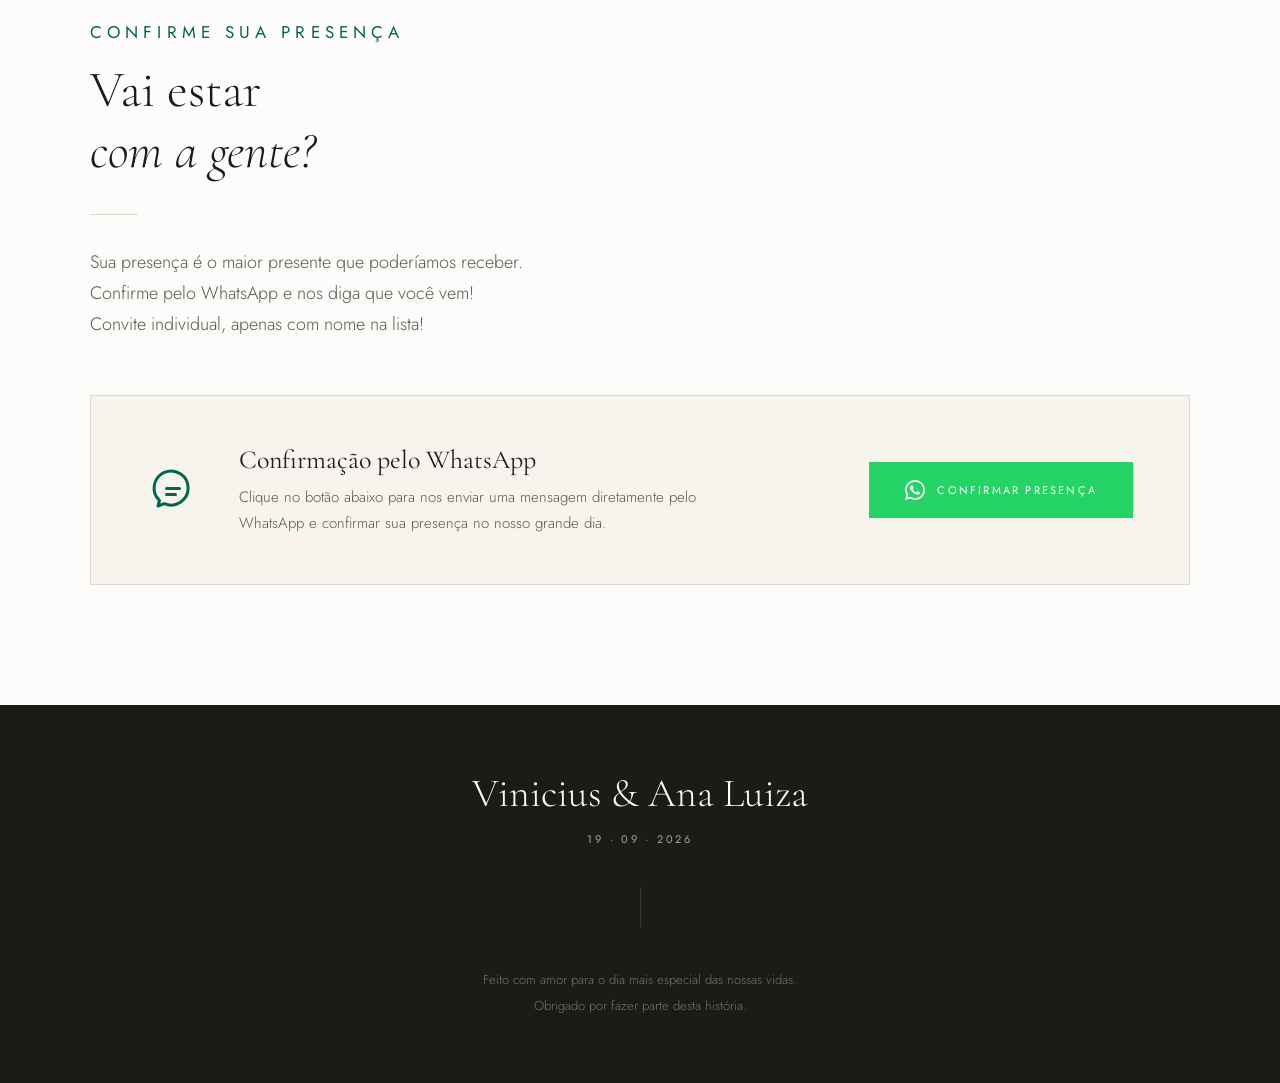
==== commit 04ac88ec: "Add ornamental section dividers" ====
--- a/index.html
+++ b/index.html
@@ -86,7 +86,7 @@
         <div class="about-text-panel reveal reveal-right d1">
           <span class="section-label">Nossa História</span>
           <h2 class="section-title">Uma história<br><em>escrita a dois</em></h2>
-          <div class="divider"></div>
+          <div class="ornament-divider" aria-hidden="true"></div>
           <p class="about-story">
             Existem histórias de amor que parecem contos de fada, daqueles que a gente só entende vivendo, 
             até que a vida nos surpreende com a nossa própria história.<br><br>
@@ -146,7 +146,7 @@
       <div class="reveal reveal-up">
         <span class="section-label">Onde &amp; Quando</span>
         <h2 class="section-title">O Grande Dia</h2>
-        <div class="divider"></div>
+        <div class="ornament-divider" aria-hidden="true"></div>
       </div>
       <div class="local-grid reveal reveal-up stagger-list">
         <div class="reveal reveal-left d1">
@@ -206,6 +206,7 @@
       <div class="reveal reveal-up">
         <span class="section-label">Lista de Presentes</span>
         <h2 class="section-title">Presente com amor</h2>
+        <div class="ornament-divider" aria-hidden="true"></div>
         <p class="gifts-subtitle">Cada presente é um gesto carinhoso que guardamos para sempre. Escolha algo para
           contribuir com a nossa nova vida juntos.</p>
       </div>
--- a/css/style.css
+++ b/css/style.css
@@ -20,6 +20,7 @@
   --panel-border: rgba(255,255,255,0.12);
   --modal-backdrop: rgba(28,27,24,0.6);
   --shadow-soft: rgba(0,0,0,0.08);
+  --hero-photo-shadow: 0 20px 60px rgba(28, 27, 24, 0.10), 0 6px 22px rgba(28, 27, 24, 0.06);
   --whatsapp-bg: #25D366;
   --whatsapp-hover: #1ebe5a;
   --whatsapp-text: #fff;
@@ -37,6 +38,7 @@
   --hero-overlay: #111110;
   --modal-backdrop: rgba(0,0,0,0.68);
   --shadow-soft: rgba(0,0,0,0.32);
+  --hero-photo-shadow: 0 22px 64px rgba(0, 0, 0, 0.34), 0 6px 24px rgba(0, 0, 0, 0.22);
 }
 
 html { scroll-behavior: smooth; }
@@ -203,8 +205,10 @@
   position: relative;
   z-index: 0;
   height: 85vh; margin-left: 0;
+  border: 1px solid var(--border);
   border-radius: 24px;
   overflow: hidden;
+  box-shadow: var(--hero-photo-shadow);
   /* clip-path garante corte limpo sem franja de sub-pixel */
   clip-path: inset(0 round 24px);
 }
@@ -292,7 +296,29 @@
   font-size: clamp(36px, 4vw, 54px); font-weight: 300; line-height: 1.2; margin-bottom: 24px;
 }
 .divider { width: 48px; height: 1px; background: var(--border); margin: 32px 0; }
-
+.ornament-divider {
+  display: flex;
+  align-items: center;
+  width: 96px;
+  height: 14px;
+  margin: 28px 0 32px;
+  background:
+    radial-gradient(circle, var(--sage) 0 2.5px, transparent 3px) center / 8px 8px no-repeat;
+}
+.ornament-divider::before,
+.ornament-divider::after {
+  content: '';
+  display: block;
+  width: 42px;
+  height: 100%;
+  background:
+    linear-gradient(var(--border), var(--border)) center / 100% 1px no-repeat,
+    radial-gradient(circle, var(--text-light) 0 1.5px, transparent 2px) right center / 5px 5px no-repeat;
+}
+.ornament-divider::after {
+  margin-left: auto;
+  transform: scaleX(-1);
+}
 
 /* ============================================================
    ABOUT
@@ -327,6 +353,12 @@
 .about-text-panel .section-title { color: var(--panel-text); margin-bottom: 0; }
 .about-text-panel .section-title em { font-style: italic; color: var(--sage); }
 .about-text-panel .divider { background: var(--panel-border); }
+.about-text-panel .ornament-divider::before,
+.about-text-panel .ornament-divider::after {
+  background:
+    linear-gradient(var(--panel-border), var(--panel-border)) center / 100% 1px no-repeat,
+    radial-gradient(circle, var(--text-light) 0 1.5px, transparent 2px) right center / 5px 5px no-repeat;
+}
 .about-story { font-size: 16px; line-height: 1.6; color: var(--panel-text-muted); font-weight: 300; }
 .about-story strong { color: var(--panel-text); font-weight: 400; }
 
@@ -751,7 +783,7 @@
   section { padding: 80px 32px; }
 
   /* Hero */
-  #home { grid-template-columns: 1fr; grid-template-rows: auto auto; min-height: 100dvh; padding: 0; }
+  #home { grid-template-columns: 1fr; grid-template-rows: auto auto; min-height: 100dvh; padding: 0; overflow-x: clip; }
   .hero-photo { order: -1; height: 45vh; margin: 0; border-radius: 0; clip-path: inset(0 round 0px); }
   .hero-photo::after { background: linear-gradient(to top, var(--hero-overlay) 8%, transparent 60%); }
   .hero-editorial-mark {
@@ -856,7 +888,8 @@
   .nav-open .nav-hamburger span:nth-child(3) { transform: translateY(-6.5px) rotate(-45deg); }
 
   /* Hero */
-  .hero-photo         { height: 38vh; border-radius: 16px; clip-path: inset(0 round 16px); }
+  .hero-photo { width: calc(100% - 48px); height: 38vh; margin: 0 24px; border-radius: 16px; clip-path: inset(0 round 16px); }
+  .hero-photo.reveal-left { --reveal-x: 0; --reveal-y: 18px; }
   .hero-photo::after  { border-radius: 16px; }
   .hero-editorial-mark {
     top: calc(38vh + 18px);
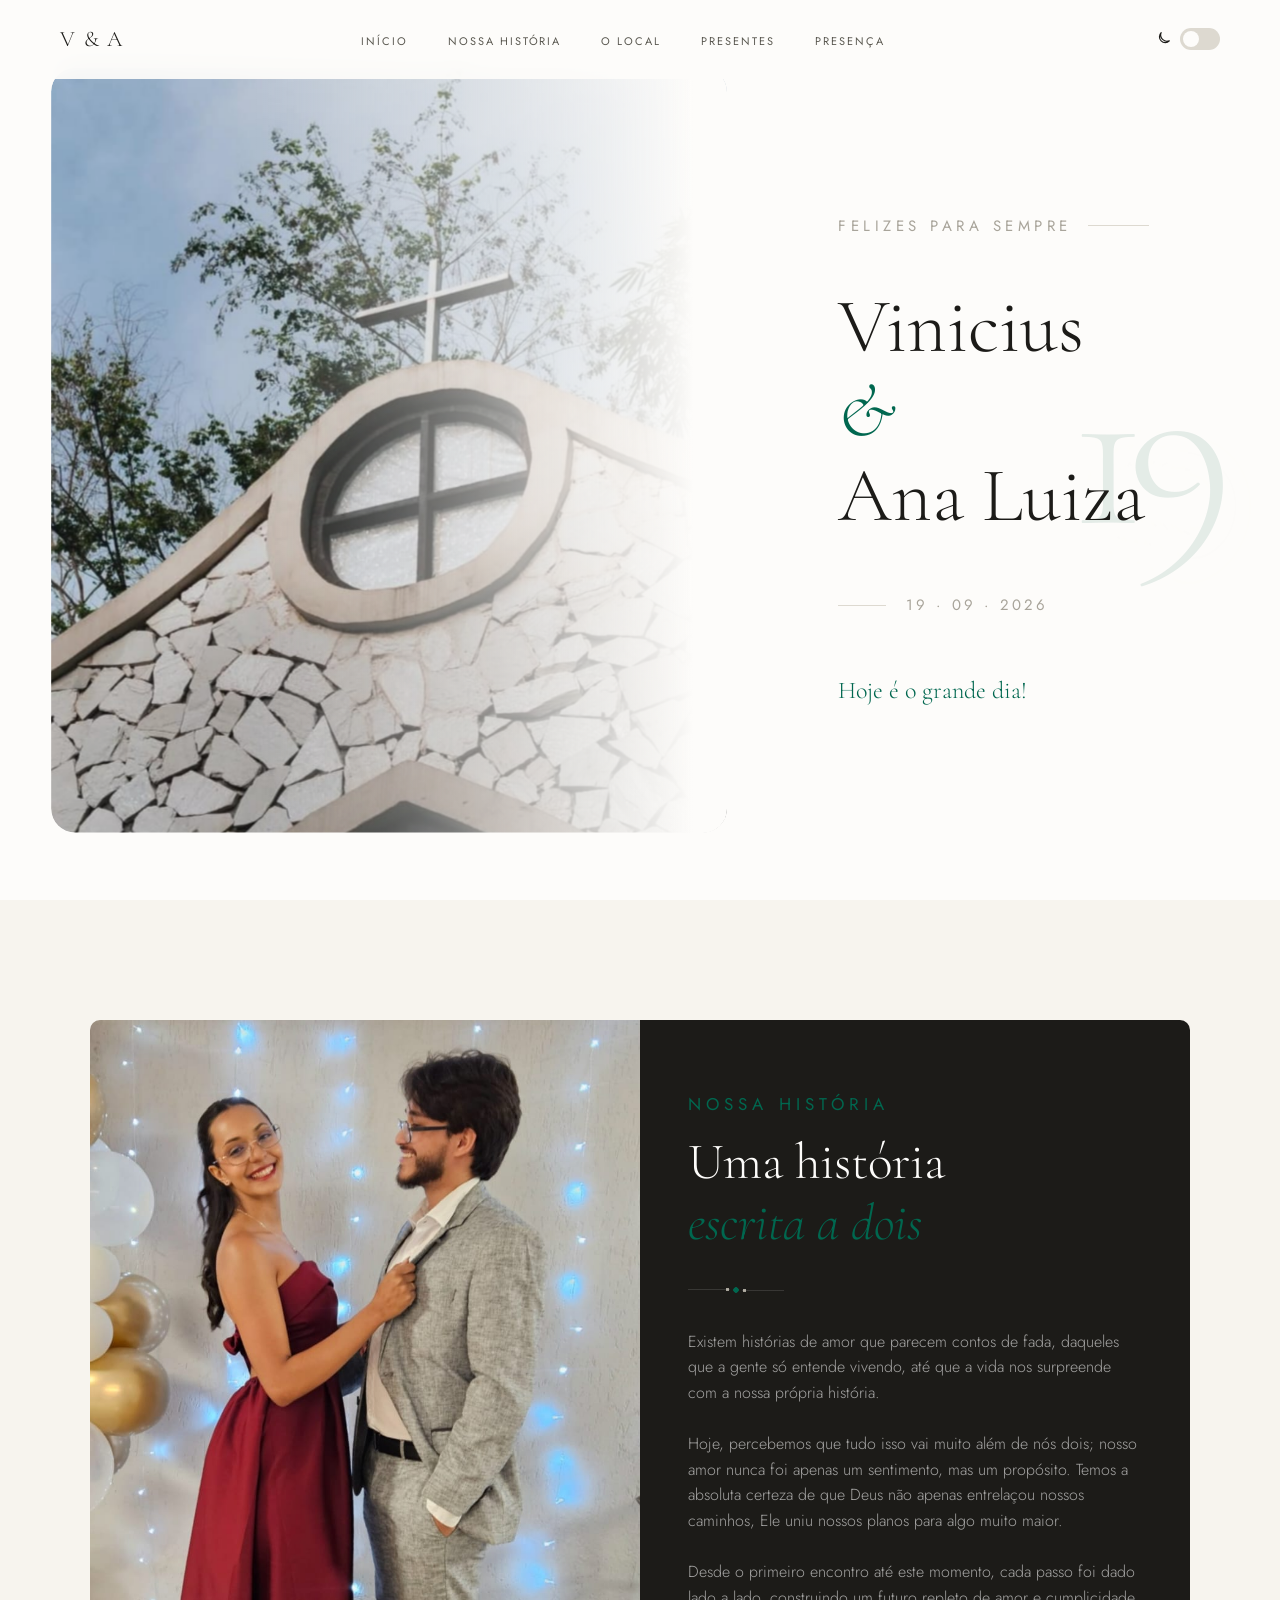
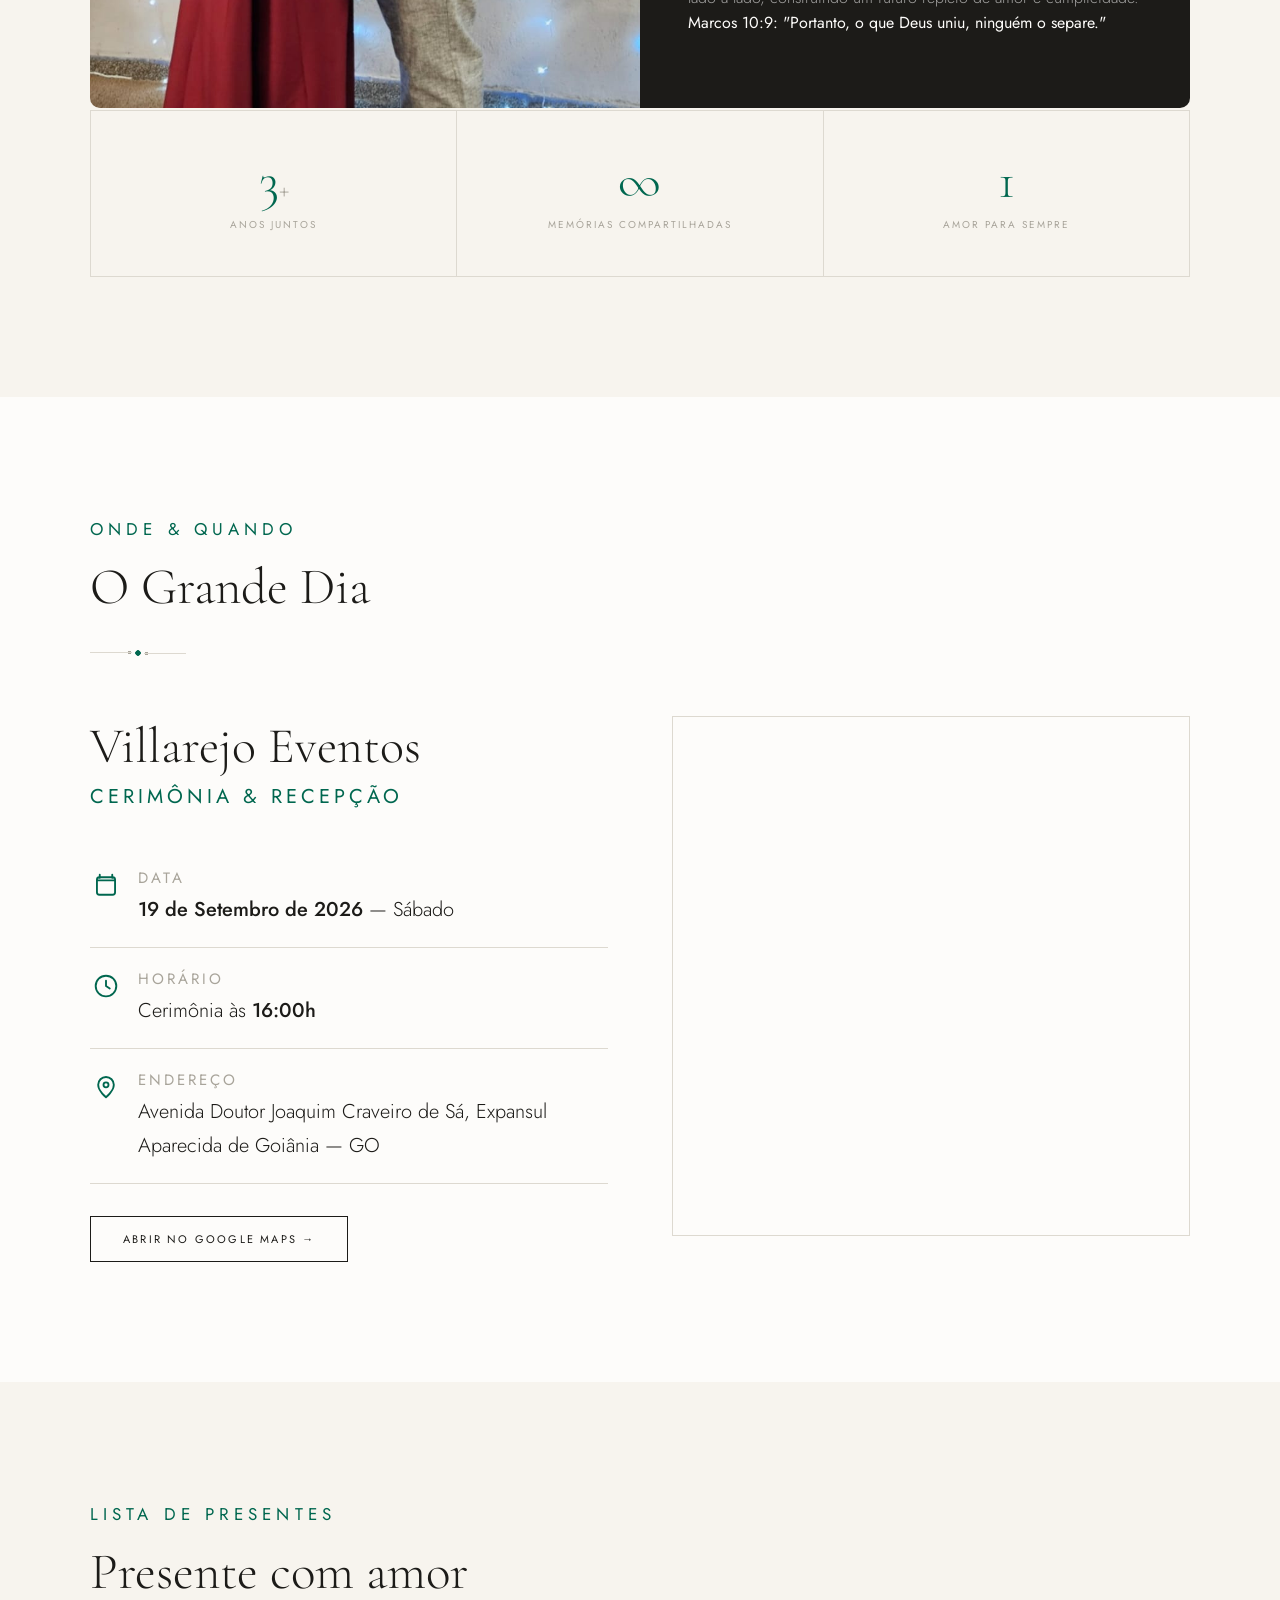
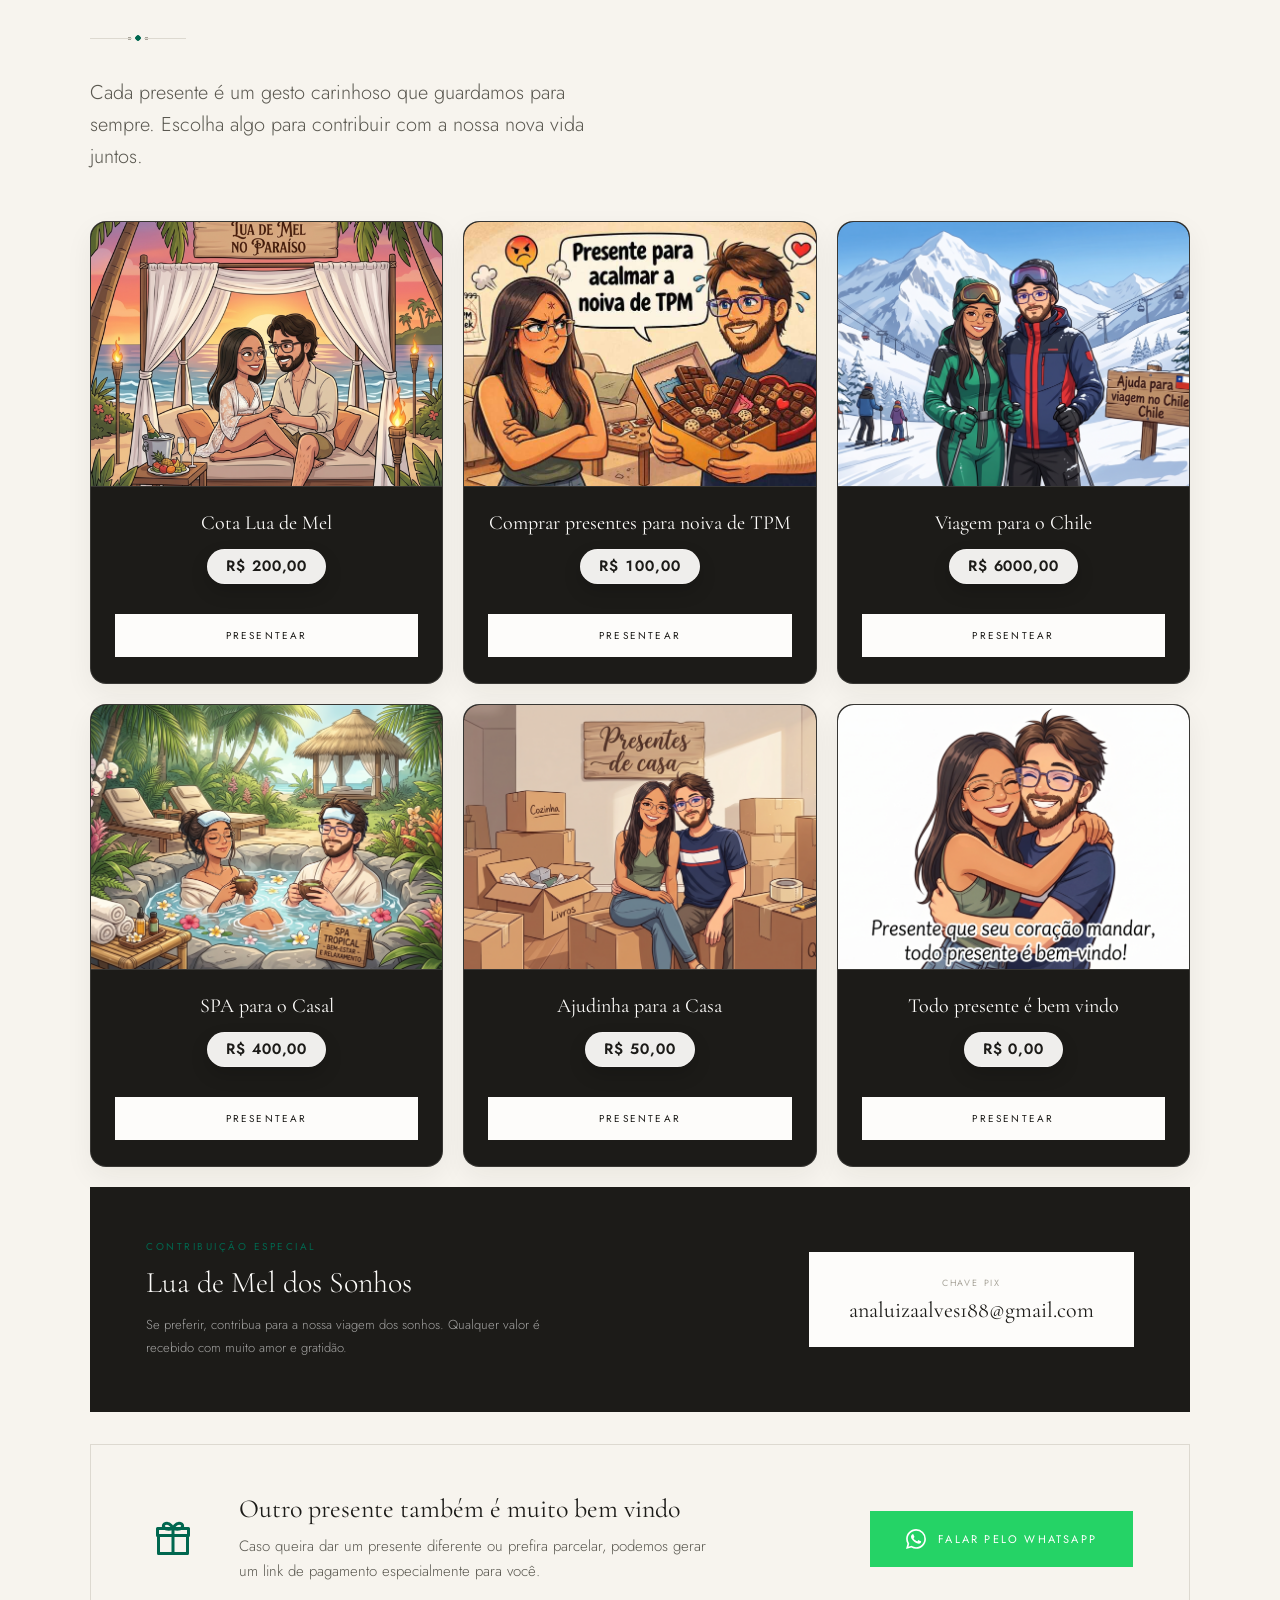
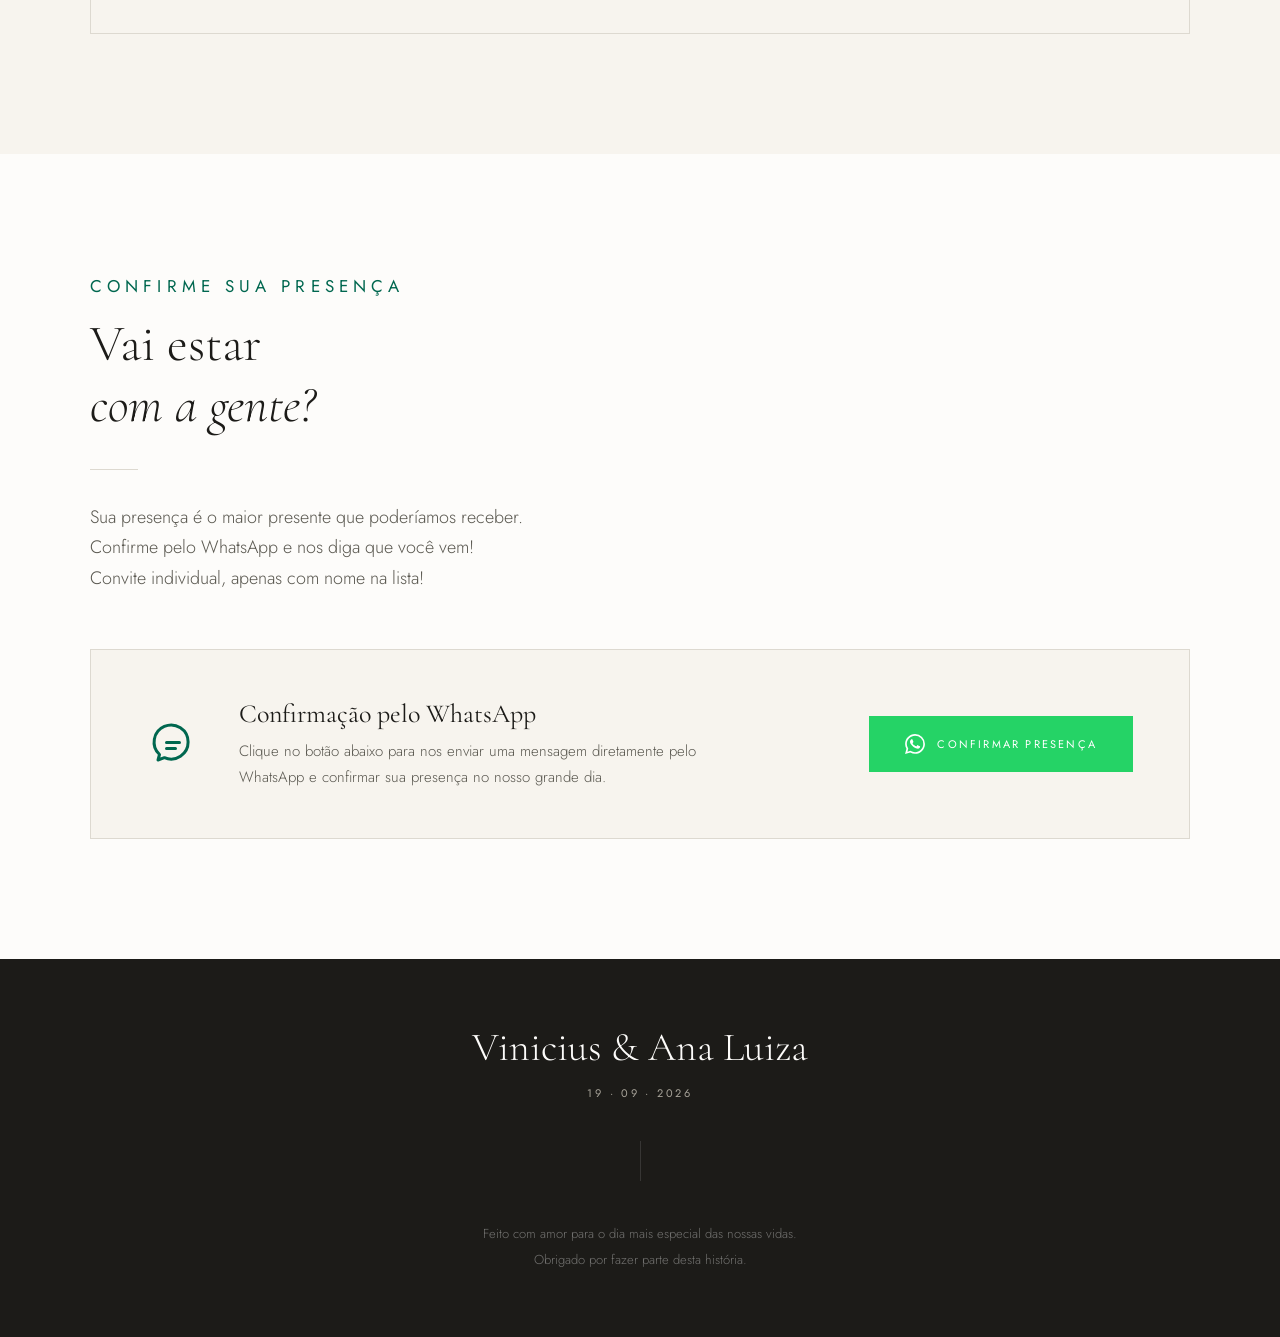
==== commit cbafdb56: "Add ornamental section dividers" ====
--- a/index.html
+++ b/index.html
@@ -26,7 +26,6 @@
   <ul class="nav-links">
     <li><a href="#home">Início</a></li>
     <li><a href="#about">Nossa História</a></li>
-    <li><a href="#galeria">Galeria</a></li>
     <li><a href="#local">O Local</a></li>
     <li><a href="#presentes">Presentes</a></li>
     <li><a href="#confirmar">Presença</a></li>
@@ -80,7 +79,7 @@
       <div class="about-hero">
         <div class="about-photo-wrap reveal reveal-left">
           <div class="about-photo-placeholder">
-            <img src="assets/foto-casal.jpeg" alt="Vinicius e Ana Luiza juntos" loading="lazy">
+            <img src="assets/foto-casal.jpeg" alt="foto-casal">
           </div>
         </div>
         <div class="about-text-panel reveal reveal-right d1">
@@ -114,32 +113,6 @@
     </div>
   </section>
 
-
-  <!-- GALERIA -->
-  <section id="galeria">
-    <div class="gallery-inner">
-      <div class="reveal reveal-up">
-        <span class="section-label">Galeria</span>
-        <h2 class="section-title">Nossos momentos<br><em>favoritos</em></h2>
-        <div class="divider"></div>
-      </div>
-      <div class="gallery-grid reveal reveal-up stagger-list d1" aria-label="Galeria de fotos do casal">
-        <button class="gallery-item" type="button">
-          <img class="gallery-img" src="assets/galeria-01.jpeg" alt="Vinicius e Ana Luiza em um momento especial juntos" loading="lazy">
-        </button>
-        <button class="gallery-item" type="button">
-          <img class="gallery-img" src="assets/galeria-02.jpeg" alt="Registro romântico de Vinicius e Ana Luiza sorrindo" loading="lazy">
-        </button>
-        <button class="gallery-item" type="button">
-          <img class="gallery-img" src="assets/galeria-03.jpeg" alt="Detalhe carinhoso da história de amor do casal" loading="lazy">
-        </button>
-        <button class="gallery-item" type="button">
-          <img class="gallery-img" src="assets/galeria-04.jpeg" alt="Vinicius e Ana Luiza celebrando uma memória afetiva" loading="lazy">
-        </button>
-      </div>
-    </div>
-  </section>
-
   <!-- LOCAL -->
   <section id="local">
     <div class="local-inner">
--- a/css/style.css
+++ b/css/style.css
@@ -20,7 +20,6 @@
   --panel-border: rgba(255,255,255,0.12);
   --modal-backdrop: rgba(28,27,24,0.6);
   --shadow-soft: rgba(0,0,0,0.08);
-  --hero-photo-shadow: 0 20px 60px rgba(28, 27, 24, 0.10), 0 6px 22px rgba(28, 27, 24, 0.06);
   --whatsapp-bg: #25D366;
   --whatsapp-hover: #1ebe5a;
   --whatsapp-text: #fff;
@@ -38,7 +37,6 @@
   --hero-overlay: #111110;
   --modal-backdrop: rgba(0,0,0,0.68);
   --shadow-soft: rgba(0,0,0,0.32);
-  --hero-photo-shadow: 0 22px 64px rgba(0, 0, 0, 0.34), 0 6px 24px rgba(0, 0, 0, 0.22);
 }
 
 html { scroll-behavior: smooth; }
@@ -205,10 +203,8 @@
   position: relative;
   z-index: 0;
   height: 85vh; margin-left: 0;
-  border: 1px solid var(--border);
   border-radius: 24px;
   overflow: hidden;
-  box-shadow: var(--hero-photo-shadow);
   /* clip-path garante corte limpo sem franja de sub-pixel */
   clip-path: inset(0 round 24px);
 }
@@ -381,89 +377,6 @@
 
 
 /* ============================================================
-   GALERIA
-   ============================================================ */
-#galeria { background: var(--bg); }
-.gallery-inner { max-width: 1100px; margin: 0 auto; }
-.gallery-grid {
-  display: grid;
-  grid-template-columns: repeat(12, 1fr);
-  grid-auto-rows: 92px;
-  gap: 18px;
-  margin-top: 48px;
-}
-.gallery-item {
-  position: relative;
-  display: block;
-  width: 100%;
-  min-height: 0;
-  padding: 0;
-  overflow: hidden;
-  background: var(--bg-alt);
-  border: 1px solid var(--border);
-  border-radius: 18px;
-  cursor: pointer;
-  box-shadow: 0 16px 36px var(--shadow-soft);
-}
-.gallery-item:nth-child(1) { grid-column: span 7; grid-row: span 5; }
-.gallery-item:nth-child(2) { grid-column: span 5; grid-row: span 3; }
-.gallery-item:nth-child(3) { grid-column: span 5; grid-row: span 4; }
-.gallery-item:nth-child(4) { grid-column: span 7; grid-row: span 3; }
-.gallery-item img,
-.gallery-img {
-  width: 100%;
-  height: 100%;
-  display: block;
-  object-fit: cover;
-  filter: saturate(0.92) contrast(0.98);
-  transition: transform 0.7s cubic-bezier(0.22,1,0.36,1), filter 0.7s cubic-bezier(0.22,1,0.36,1);
-}
-.gallery-item:focus-visible { outline: 2px solid var(--sage); outline-offset: 4px; }
-
-@media (hover: hover) and (pointer: fine) {
-  .gallery-item:hover img {
-    transform: scale(1.045);
-    filter: saturate(1) contrast(1.02);
-  }
-}
-
-.gallery-lightbox {
-  position: fixed; inset: 0; z-index: 998;
-  display: flex; align-items: center; justify-content: center;
-  padding: 32px; opacity: 0; pointer-events: none;
-  transition: opacity 0.28s ease;
-}
-.gallery-lightbox.open { opacity: 1; pointer-events: auto; }
-.gallery-lightbox-backdrop {
-  position: absolute; inset: 0;
-  background: var(--modal-backdrop); backdrop-filter: blur(6px);
-}
-.gallery-lightbox-box {
-  position: relative; z-index: 1;
-  max-width: min(980px, 92vw); max-height: 88vh;
-}
-.gallery-lightbox-img {
-  display: block;
-  width: auto; max-width: 100%;
-  max-height: 88vh;
-  object-fit: contain;
-  border-radius: 18px;
-  box-shadow: 0 24px 70px rgba(0,0,0,0.32);
-}
-.gallery-lightbox-close {
-  position: absolute; top: -18px; right: -18px;
-  width: 42px; height: 42px;
-  display: inline-flex; align-items: center; justify-content: center;
-  background: var(--bg); color: var(--text);
-  border: 1px solid var(--border); border-radius: 999px;
-  cursor: pointer; line-height: 1;
-  box-shadow: 0 14px 32px var(--shadow-soft);
-}
-.gallery-lightbox-close .icon-line { width: 20px; height: 20px; }
-.gallery-lightbox-close:focus-visible { outline: 2px solid var(--sage); outline-offset: 3px; }
-
-
-/* ============================================================
    LOCAL
    ============================================================ */
 #local { background: var(--bg); }
@@ -776,14 +689,14 @@
 }
 
 /* ============================================================
-   RESPONSIVO — TABLET (≤ 900px)
-   ============================================================ */
-@media (max-width: 900px) {
+   RESPONSIVO — TABLET (≤ 960px)
+   ============================================================ */
+@media (max-width: 960px) {
   nav { padding: 18px 32px; }
   section { padding: 80px 32px; }
 
   /* Hero */
-  #home { grid-template-columns: 1fr; grid-template-rows: auto auto; min-height: 100dvh; padding: 0; overflow-x: clip; }
+  #home { grid-template-columns: 1fr; grid-template-rows: auto auto; min-height: 100dvh; padding: 0; }
   .hero-photo { order: -1; height: 45vh; margin: 0; border-radius: 0; clip-path: inset(0 round 0px); }
   .hero-photo::after { background: linear-gradient(to top, var(--hero-overlay) 8%, transparent 60%); }
   .hero-editorial-mark {
@@ -807,13 +720,6 @@
   }
   .about-text-panel { border-radius: 0 0 10px 10px; padding: 40px 32px; }
   .about-stats { grid-template-columns: 1fr 1fr; }
-
-  /* Galeria */
-  .gallery-grid { grid-auto-rows: 82px; gap: 14px; }
-  .gallery-item:nth-child(1),
-  .gallery-item:nth-child(4) { grid-column: span 12; grid-row: span 4; }
-  .gallery-item:nth-child(2),
-  .gallery-item:nth-child(3) { grid-column: span 6; grid-row: span 3; }
 
   /* Local */
   .local-grid { grid-template-columns: 1fr; gap: 40px; }
@@ -888,8 +794,7 @@
   .nav-open .nav-hamburger span:nth-child(3) { transform: translateY(-6.5px) rotate(-45deg); }
 
   /* Hero */
-  .hero-photo { width: calc(100% - 48px); height: 38vh; margin: 0 24px; border-radius: 16px; clip-path: inset(0 round 16px); }
-  .hero-photo.reveal-left { --reveal-x: 0; --reveal-y: 18px; }
+  .hero-photo         { height: 38vh; border-radius: 16px; clip-path: inset(0 round 16px); }
   .hero-photo::after  { border-radius: 16px; }
   .hero-editorial-mark {
     top: calc(38vh + 18px);
@@ -926,14 +831,6 @@
   .about-stat     { padding: 32px 24px; }
   .about-stat-num { font-size: 42px; }
 
-  /* Galeria */
-  .gallery-grid { grid-template-columns: 1fr; grid-auto-rows: auto; gap: 14px; }
-  .gallery-item:nth-child(n) { grid-column: auto; grid-row: auto; aspect-ratio: 4 / 5; }
-  .gallery-item:nth-child(2),
-  .gallery-item:nth-child(4) { aspect-ratio: 4 / 3; }
-  .gallery-lightbox { padding: 20px; }
-  .gallery-lightbox-close { top: 10px; right: 10px; }
-
   /* Local */
   .venue-name { font-size: 36px; }
   .local-map  { height: 260px; }
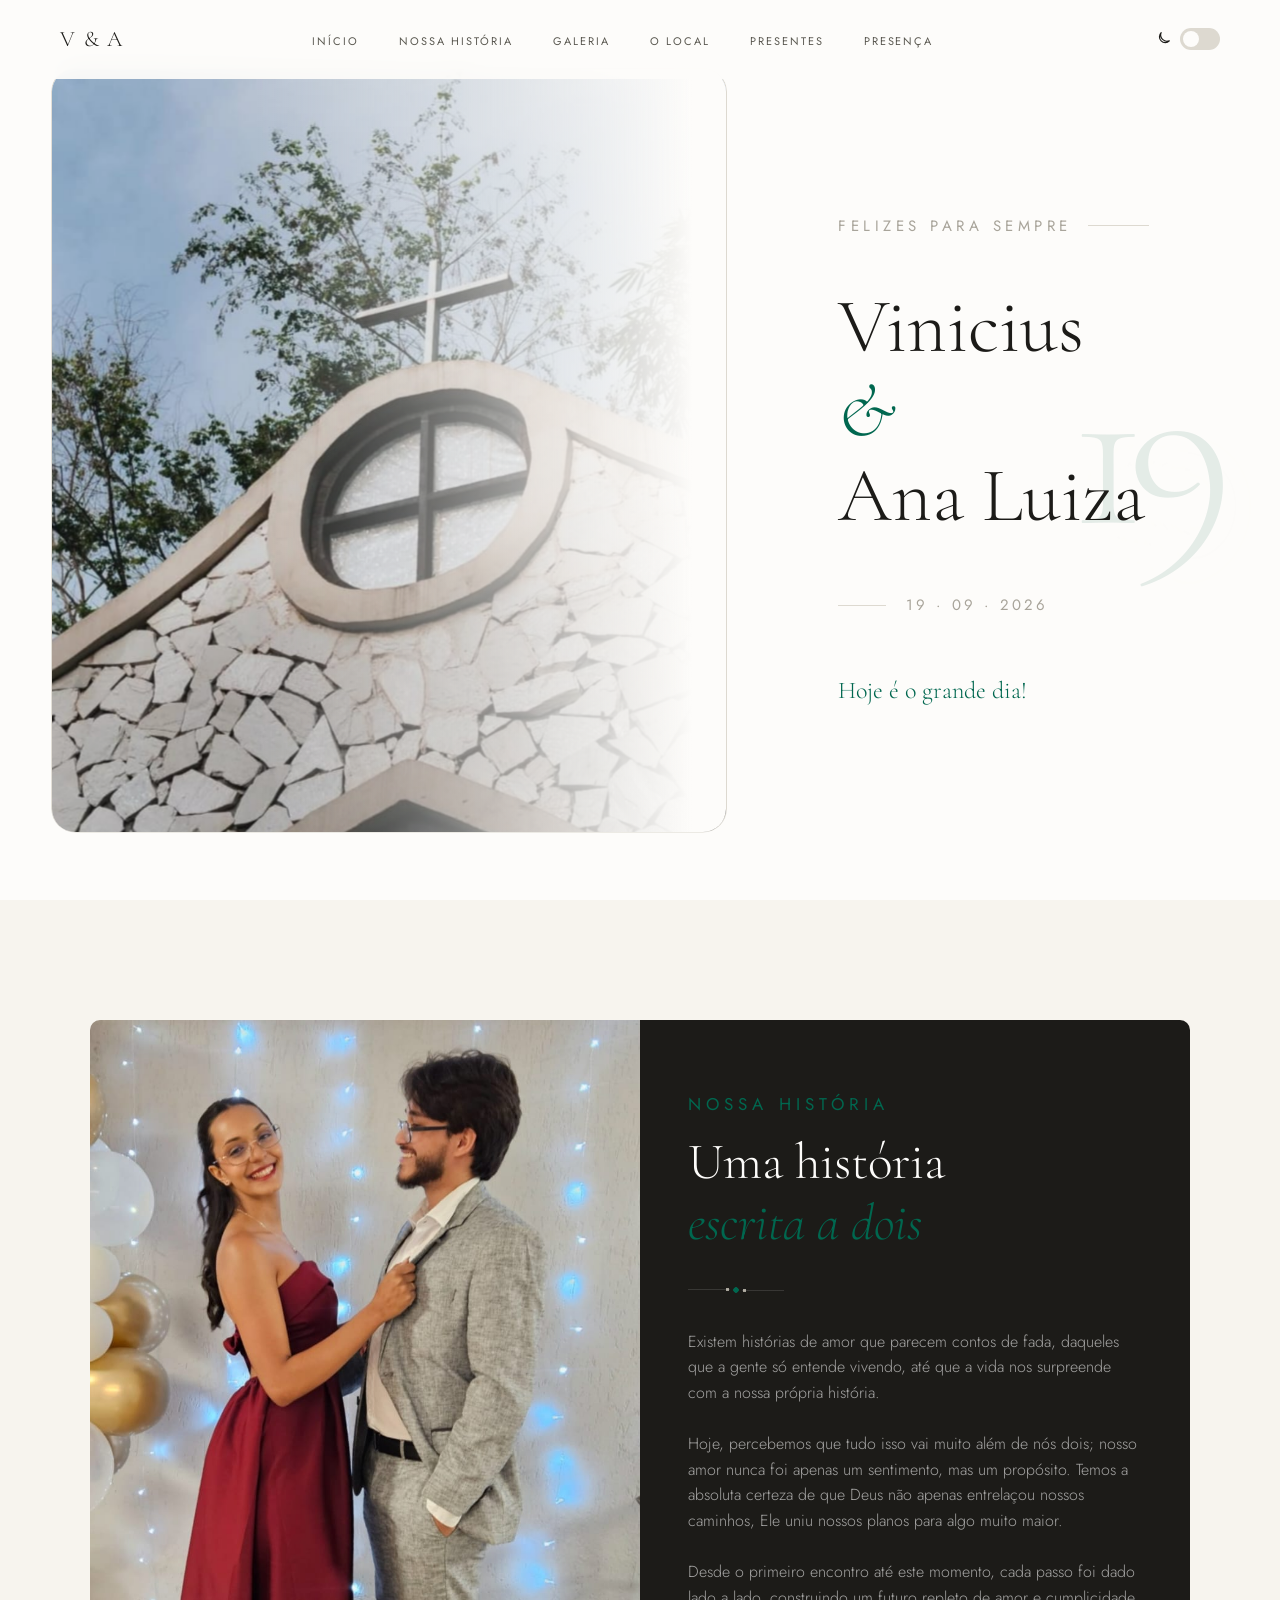
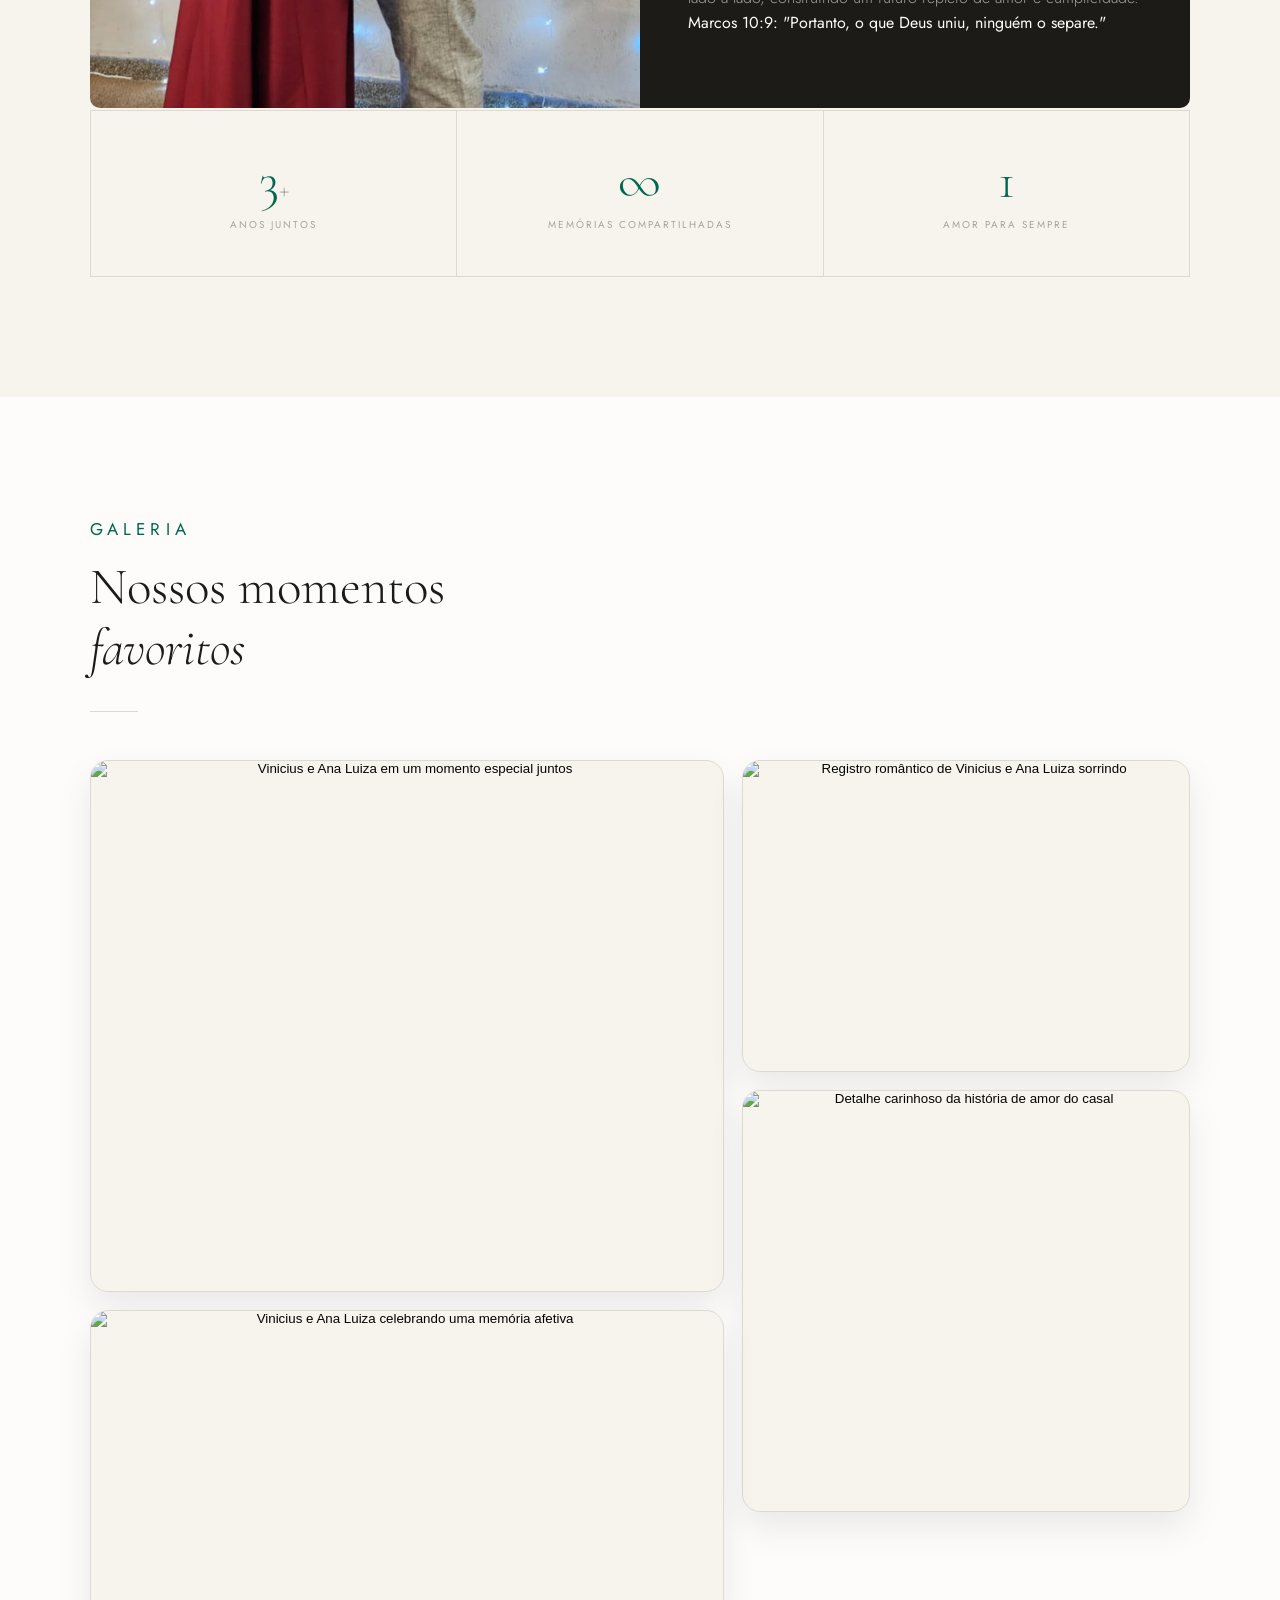
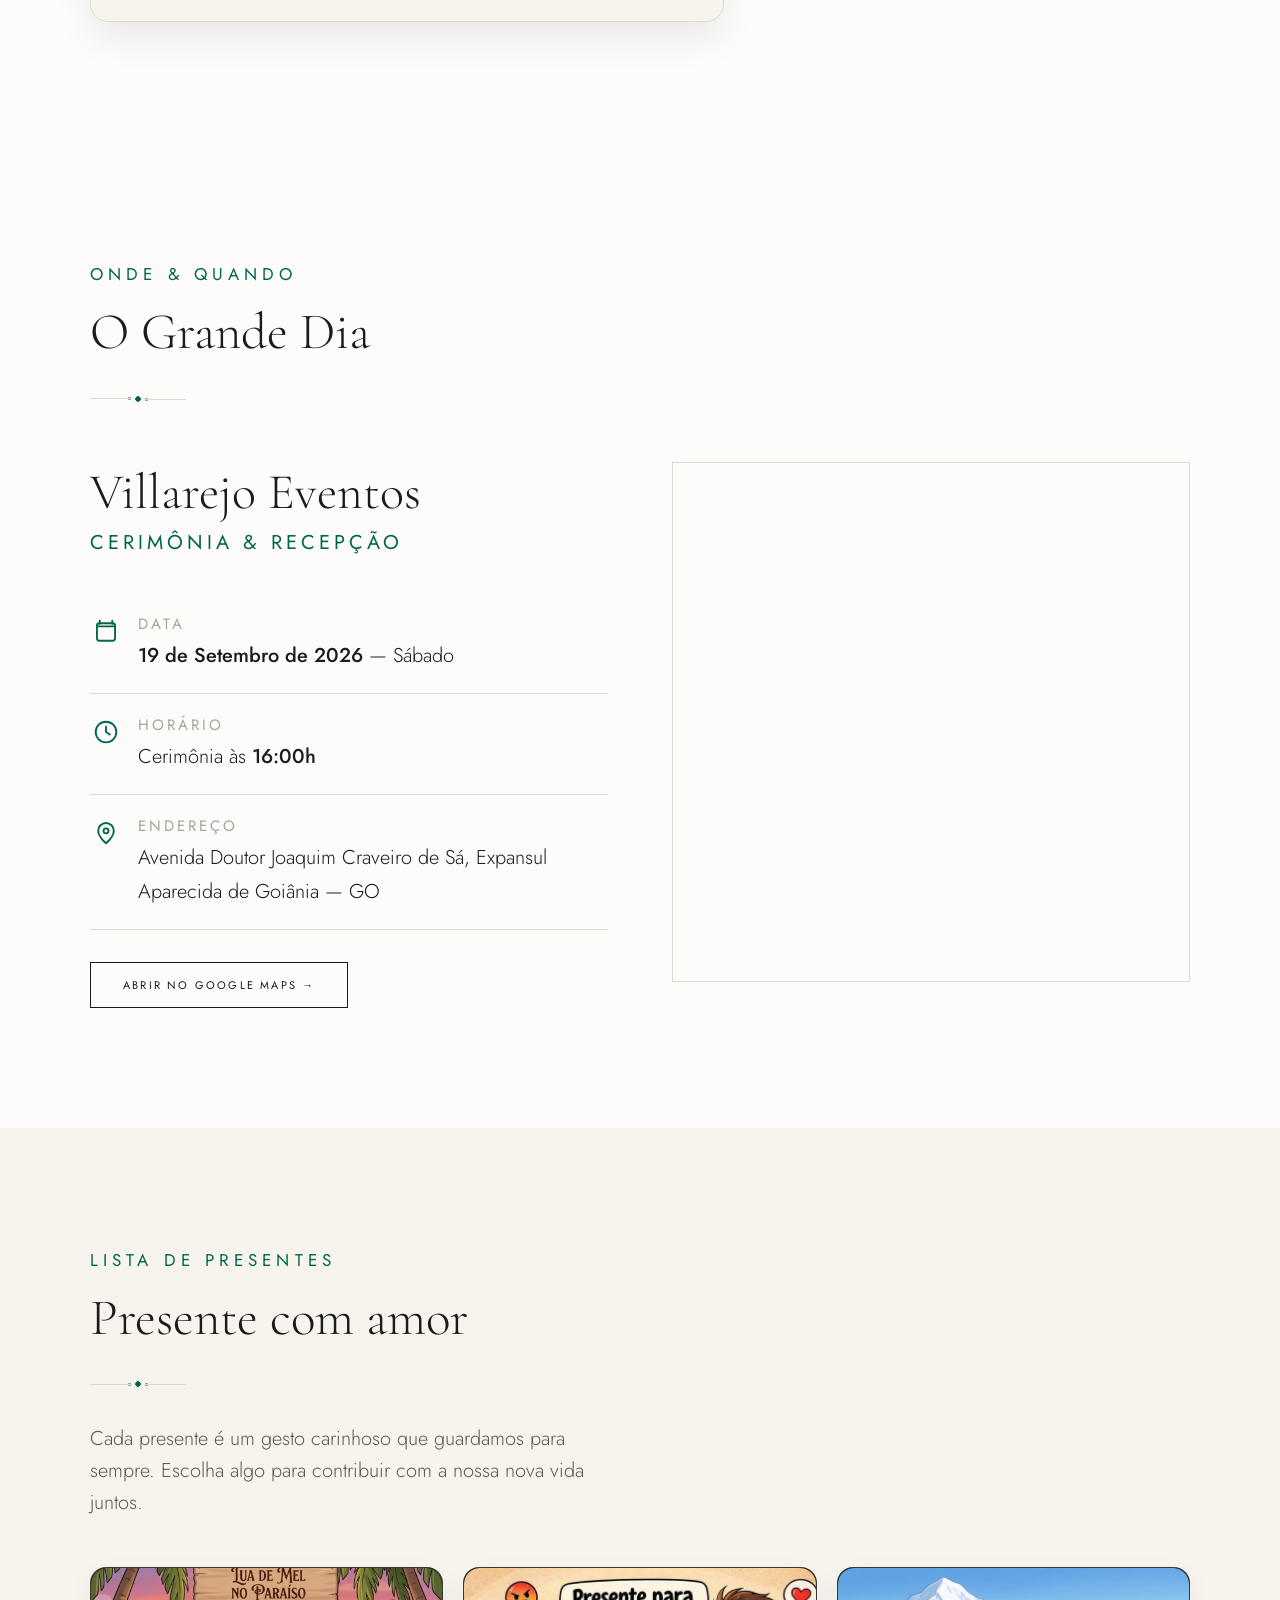
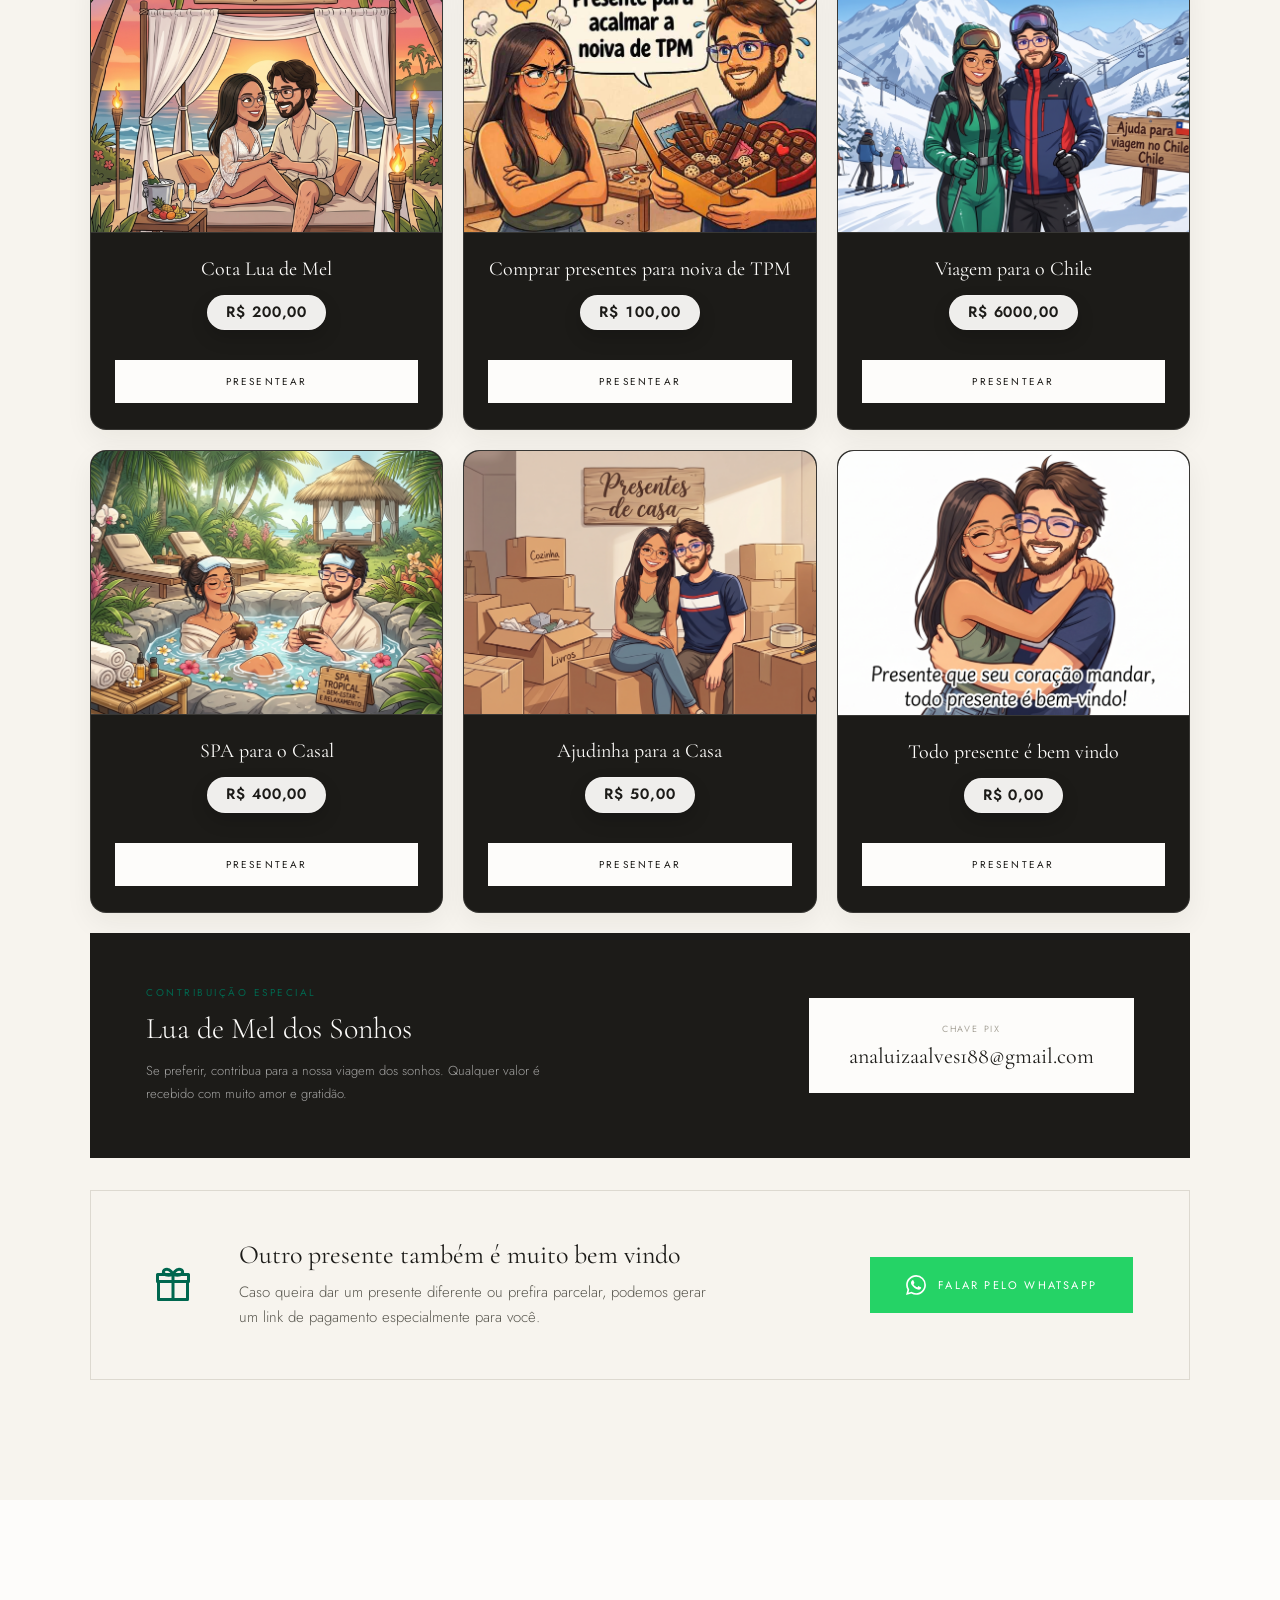
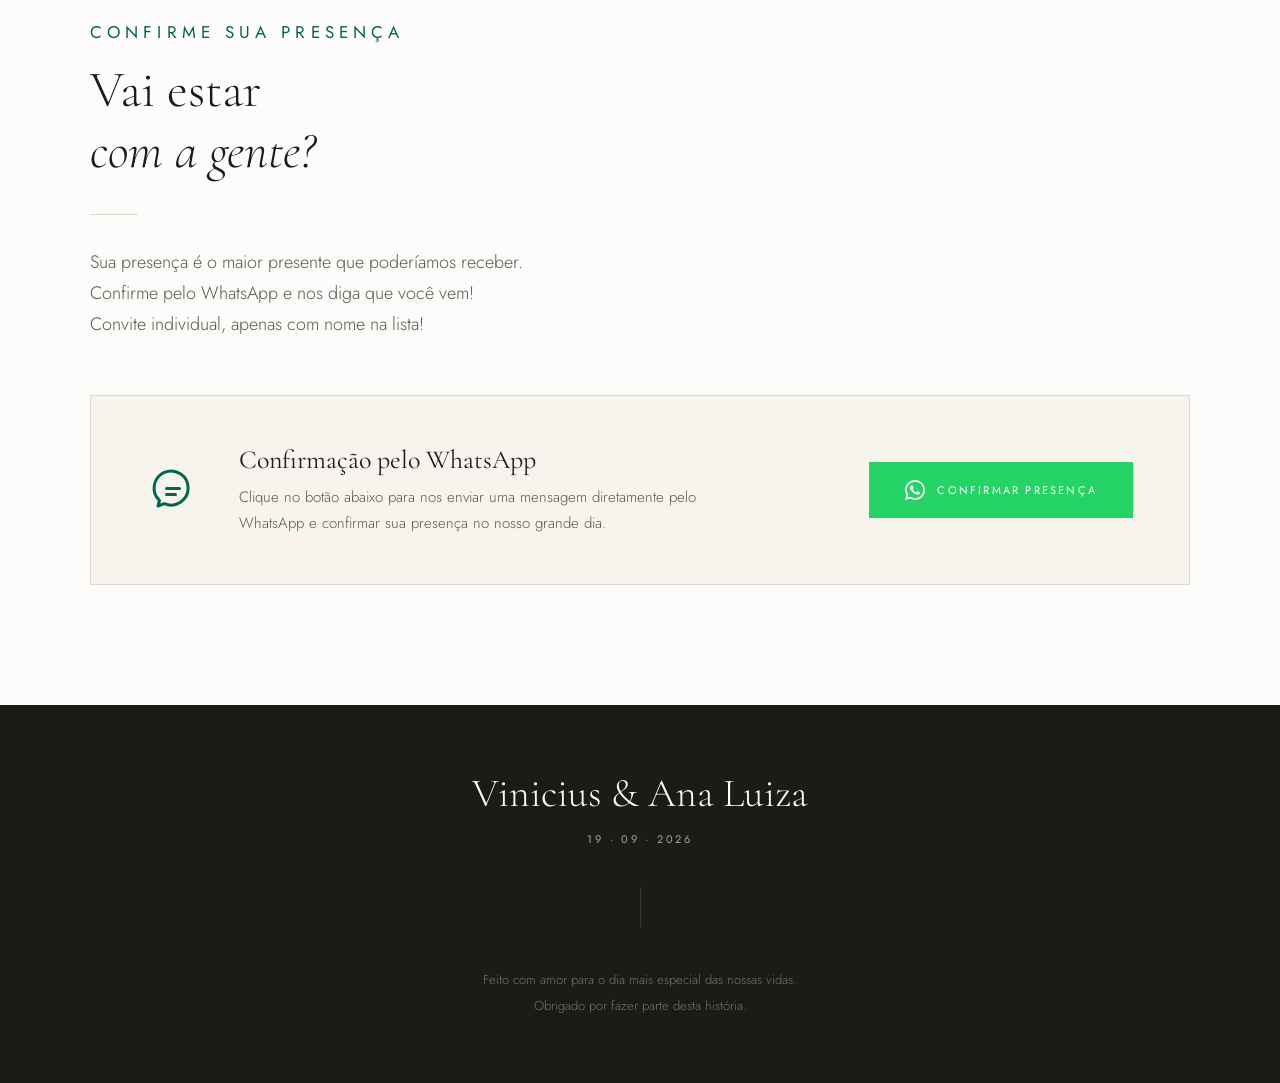
==== commit 0279f132: "Improve mobile hamburger accessibility" ====
--- a/index.html
+++ b/index.html
@@ -18,14 +18,15 @@
   <div class="custom-cursor" aria-hidden="true"></div>
   <nav id="navbar">
   <a href="#home" class="nav-logo">V &amp; A</a>
-  <label class="nav-hamburger" aria-label="Menu">
+  <button class="nav-hamburger" type="button" aria-label="Abrir menu" aria-expanded="false">
     <span></span>
     <span></span>
     <span></span>
-  </label>
+  </button>
   <ul class="nav-links">
     <li><a href="#home">Início</a></li>
     <li><a href="#about">Nossa História</a></li>
+    <li><a href="#galeria">Galeria</a></li>
     <li><a href="#local">O Local</a></li>
     <li><a href="#presentes">Presentes</a></li>
     <li><a href="#confirmar">Presença</a></li>
@@ -79,7 +80,7 @@
       <div class="about-hero">
         <div class="about-photo-wrap reveal reveal-left">
           <div class="about-photo-placeholder">
-            <img src="assets/foto-casal.jpeg" alt="foto-casal">
+            <img src="assets/foto-casal.jpeg" alt="Vinicius e Ana Luiza juntos" loading="lazy">
           </div>
         </div>
         <div class="about-text-panel reveal reveal-right d1">
@@ -113,6 +114,32 @@
     </div>
   </section>
 
+
+  <!-- GALERIA -->
+  <section id="galeria">
+    <div class="gallery-inner">
+      <div class="reveal reveal-up">
+        <span class="section-label">Galeria</span>
+        <h2 class="section-title">Nossos momentos<br><em>favoritos</em></h2>
+        <div class="divider"></div>
+      </div>
+      <div class="gallery-grid reveal reveal-up stagger-list d1" aria-label="Galeria de fotos do casal">
+        <button class="gallery-item" type="button">
+          <img class="gallery-img" src="assets/galeria-01.jpeg" alt="Vinicius e Ana Luiza em um momento especial juntos" loading="lazy">
+        </button>
+        <button class="gallery-item" type="button">
+          <img class="gallery-img" src="assets/galeria-02.jpeg" alt="Registro romântico de Vinicius e Ana Luiza sorrindo" loading="lazy">
+        </button>
+        <button class="gallery-item" type="button">
+          <img class="gallery-img" src="assets/galeria-03.jpeg" alt="Detalhe carinhoso da história de amor do casal" loading="lazy">
+        </button>
+        <button class="gallery-item" type="button">
+          <img class="gallery-img" src="assets/galeria-04.jpeg" alt="Vinicius e Ana Luiza celebrando uma memória afetiva" loading="lazy">
+        </button>
+      </div>
+    </div>
+  </section>
+
   <!-- LOCAL -->
   <section id="local">
     <div class="local-inner">
--- a/css/style.css
+++ b/css/style.css
@@ -20,6 +20,7 @@
   --panel-border: rgba(255,255,255,0.12);
   --modal-backdrop: rgba(28,27,24,0.6);
   --shadow-soft: rgba(0,0,0,0.08);
+  --hero-photo-shadow: 0 20px 60px rgba(28, 27, 24, 0.10), 0 6px 22px rgba(28, 27, 24, 0.06);
   --whatsapp-bg: #25D366;
   --whatsapp-hover: #1ebe5a;
   --whatsapp-text: #fff;
@@ -37,6 +38,7 @@
   --hero-overlay: #111110;
   --modal-backdrop: rgba(0,0,0,0.68);
   --shadow-soft: rgba(0,0,0,0.32);
+  --hero-photo-shadow: 0 22px 64px rgba(0, 0, 0, 0.34), 0 6px 24px rgba(0, 0, 0, 0.22);
 }
 
 html { scroll-behavior: smooth; }
@@ -123,7 +125,14 @@
 
 /* Hambúrguer — escondido por padrão no desktop */
 #nav-toggle    { display: none; }
-.nav-hamburger { display: none; }
+.nav-hamburger {
+  display: none;
+  border: 0;
+  background: transparent;
+  padding: 0;
+  font: inherit;
+  color: inherit;
+}
 
 .theme-toggle {
   display: flex; align-items: center; gap: 8px;
@@ -203,8 +212,10 @@
   position: relative;
   z-index: 0;
   height: 85vh; margin-left: 0;
+  border: 1px solid var(--border);
   border-radius: 24px;
   overflow: hidden;
+  box-shadow: var(--hero-photo-shadow);
   /* clip-path garante corte limpo sem franja de sub-pixel */
   clip-path: inset(0 round 24px);
 }
@@ -377,6 +388,89 @@
 
 
 /* ============================================================
+   GALERIA
+   ============================================================ */
+#galeria { background: var(--bg); }
+.gallery-inner { max-width: 1100px; margin: 0 auto; }
+.gallery-grid {
+  display: grid;
+  grid-template-columns: repeat(12, 1fr);
+  grid-auto-rows: 92px;
+  gap: 18px;
+  margin-top: 48px;
+}
+.gallery-item {
+  position: relative;
+  display: block;
+  width: 100%;
+  min-height: 0;
+  padding: 0;
+  overflow: hidden;
+  background: var(--bg-alt);
+  border: 1px solid var(--border);
+  border-radius: 18px;
+  cursor: pointer;
+  box-shadow: 0 16px 36px var(--shadow-soft);
+}
+.gallery-item:nth-child(1) { grid-column: span 7; grid-row: span 5; }
+.gallery-item:nth-child(2) { grid-column: span 5; grid-row: span 3; }
+.gallery-item:nth-child(3) { grid-column: span 5; grid-row: span 4; }
+.gallery-item:nth-child(4) { grid-column: span 7; grid-row: span 3; }
+.gallery-item img,
+.gallery-img {
+  width: 100%;
+  height: 100%;
+  display: block;
+  object-fit: cover;
+  filter: saturate(0.92) contrast(0.98);
+  transition: transform 0.7s cubic-bezier(0.22,1,0.36,1), filter 0.7s cubic-bezier(0.22,1,0.36,1);
+}
+.gallery-item:focus-visible { outline: 2px solid var(--sage); outline-offset: 4px; }
+
+@media (hover: hover) and (pointer: fine) {
+  .gallery-item:hover img {
+    transform: scale(1.045);
+    filter: saturate(1) contrast(1.02);
+  }
+}
+
+.gallery-lightbox {
+  position: fixed; inset: 0; z-index: 998;
+  display: flex; align-items: center; justify-content: center;
+  padding: 32px; opacity: 0; pointer-events: none;
+  transition: opacity 0.28s ease;
+}
+.gallery-lightbox.open { opacity: 1; pointer-events: auto; }
+.gallery-lightbox-backdrop {
+  position: absolute; inset: 0;
+  background: var(--modal-backdrop); backdrop-filter: blur(6px);
+}
+.gallery-lightbox-box {
+  position: relative; z-index: 1;
+  max-width: min(980px, 92vw); max-height: 88vh;
+}
+.gallery-lightbox-img {
+  display: block;
+  width: auto; max-width: 100%;
+  max-height: 88vh;
+  object-fit: contain;
+  border-radius: 18px;
+  box-shadow: 0 24px 70px rgba(0,0,0,0.32);
+}
+.gallery-lightbox-close {
+  position: absolute; top: -18px; right: -18px;
+  width: 42px; height: 42px;
+  display: inline-flex; align-items: center; justify-content: center;
+  background: var(--bg); color: var(--text);
+  border: 1px solid var(--border); border-radius: 999px;
+  cursor: pointer; line-height: 1;
+  box-shadow: 0 14px 32px var(--shadow-soft);
+}
+.gallery-lightbox-close .icon-line { width: 20px; height: 20px; }
+.gallery-lightbox-close:focus-visible { outline: 2px solid var(--sage); outline-offset: 3px; }
+
+
+/* ============================================================
    LOCAL
    ============================================================ */
 #local { background: var(--bg); }
@@ -689,14 +783,14 @@
 }
 
 /* ============================================================
-   RESPONSIVO — TABLET (≤ 960px)
-   ============================================================ */
-@media (max-width: 960px) {
+   RESPONSIVO — TABLET (≤ 900px)
+   ============================================================ */
+@media (max-width: 900px) {
   nav { padding: 18px 32px; }
   section { padding: 80px 32px; }
 
   /* Hero */
-  #home { grid-template-columns: 1fr; grid-template-rows: auto auto; min-height: 100dvh; padding: 0; }
+  #home { grid-template-columns: 1fr; grid-template-rows: auto auto; min-height: 100dvh; padding: 0; overflow-x: clip; }
   .hero-photo { order: -1; height: 45vh; margin: 0; border-radius: 0; clip-path: inset(0 round 0px); }
   .hero-photo::after { background: linear-gradient(to top, var(--hero-overlay) 8%, transparent 60%); }
   .hero-editorial-mark {
@@ -720,6 +814,13 @@
   }
   .about-text-panel { border-radius: 0 0 10px 10px; padding: 40px 32px; }
   .about-stats { grid-template-columns: 1fr 1fr; }
+
+  /* Galeria */
+  .gallery-grid { grid-auto-rows: 82px; gap: 14px; }
+  .gallery-item:nth-child(1),
+  .gallery-item:nth-child(4) { grid-column: span 12; grid-row: span 4; }
+  .gallery-item:nth-child(2),
+  .gallery-item:nth-child(3) { grid-column: span 6; grid-row: span 3; }
 
   /* Local */
   .local-grid { grid-template-columns: 1fr; gap: 40px; }
@@ -794,7 +895,8 @@
   .nav-open .nav-hamburger span:nth-child(3) { transform: translateY(-6.5px) rotate(-45deg); }
 
   /* Hero */
-  .hero-photo         { height: 38vh; border-radius: 16px; clip-path: inset(0 round 16px); }
+  .hero-photo { width: calc(100% - 48px); height: 38vh; margin: 0 24px; border-radius: 16px; clip-path: inset(0 round 16px); }
+  .hero-photo.reveal-left { --reveal-x: 0; --reveal-y: 18px; }
   .hero-photo::after  { border-radius: 16px; }
   .hero-editorial-mark {
     top: calc(38vh + 18px);
@@ -831,6 +933,14 @@
   .about-stat     { padding: 32px 24px; }
   .about-stat-num { font-size: 42px; }
 
+  /* Galeria */
+  .gallery-grid { grid-template-columns: 1fr; grid-auto-rows: auto; gap: 14px; }
+  .gallery-item:nth-child(n) { grid-column: auto; grid-row: auto; aspect-ratio: 4 / 5; }
+  .gallery-item:nth-child(2),
+  .gallery-item:nth-child(4) { aspect-ratio: 4 / 3; }
+  .gallery-lightbox { padding: 20px; }
+  .gallery-lightbox-close { top: 10px; right: 10px; }
+
   /* Local */
   .venue-name { font-size: 36px; }
   .local-map  { height: 260px; }
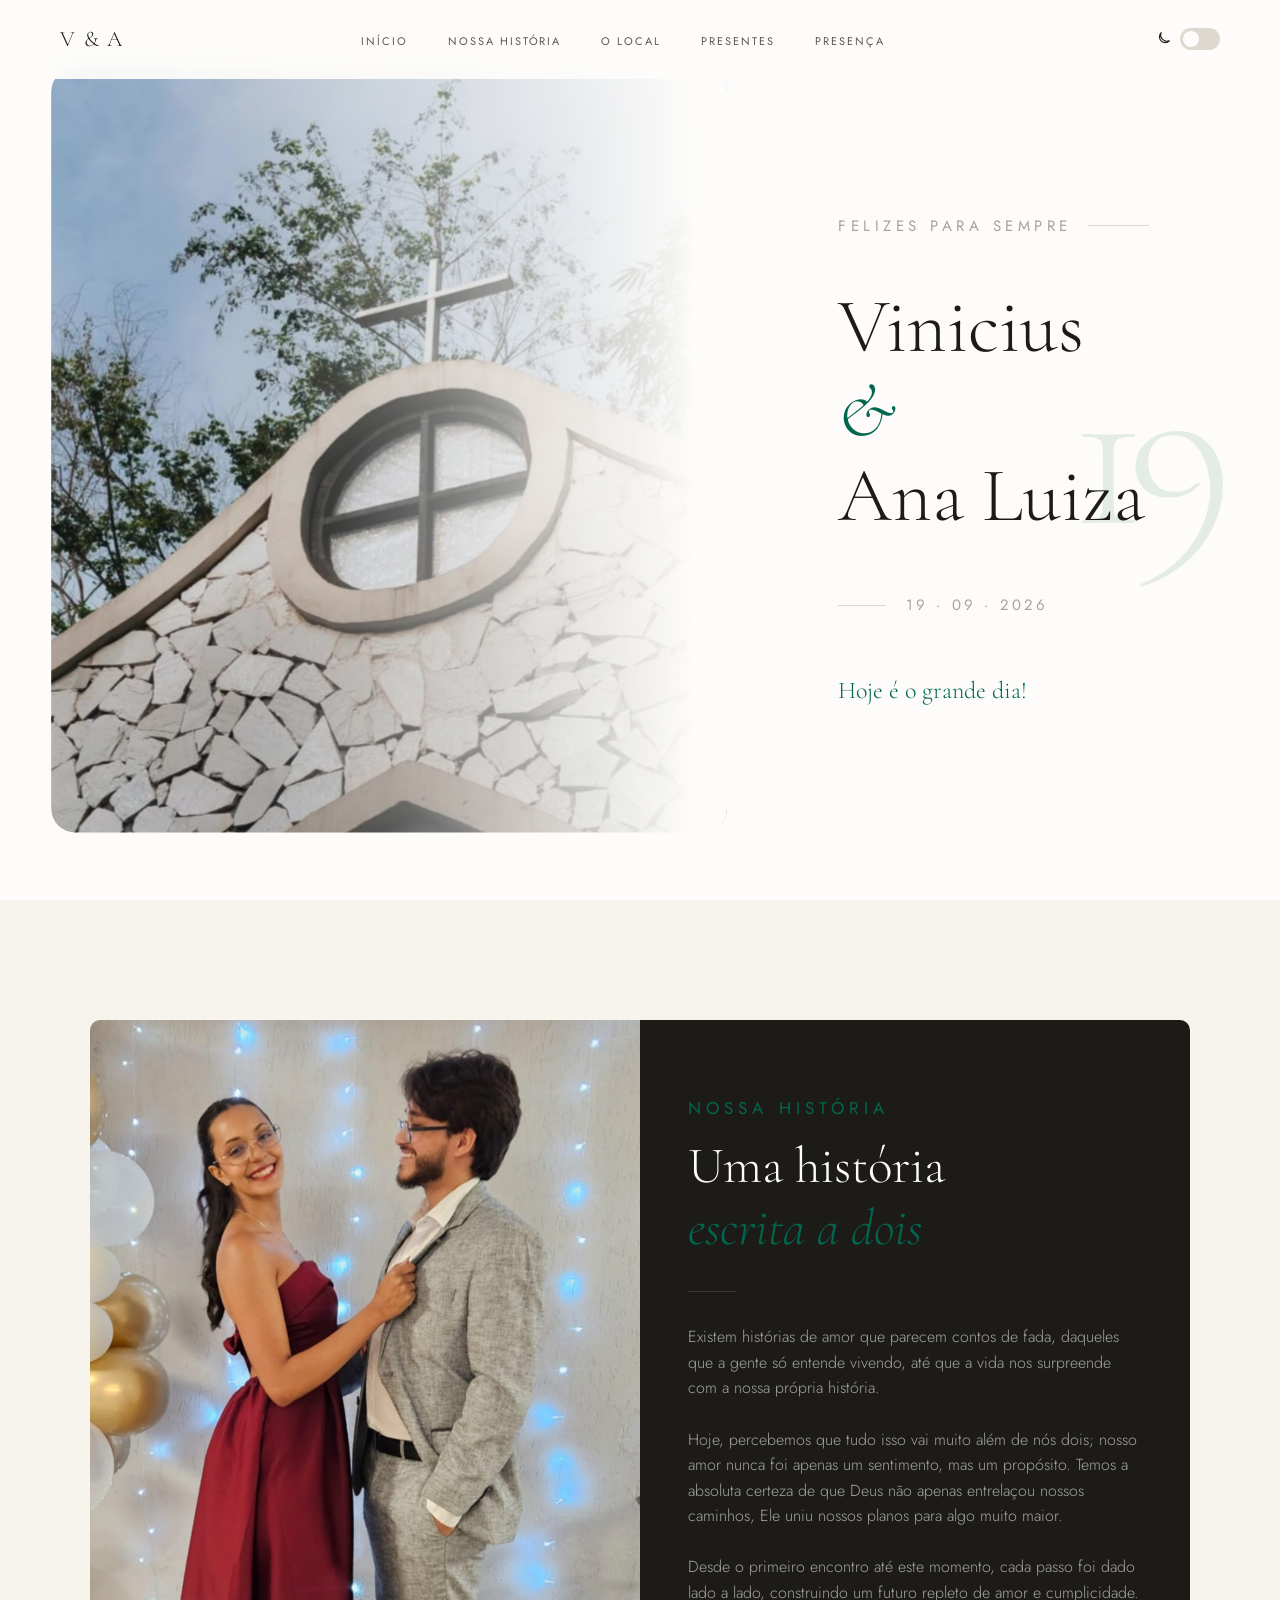
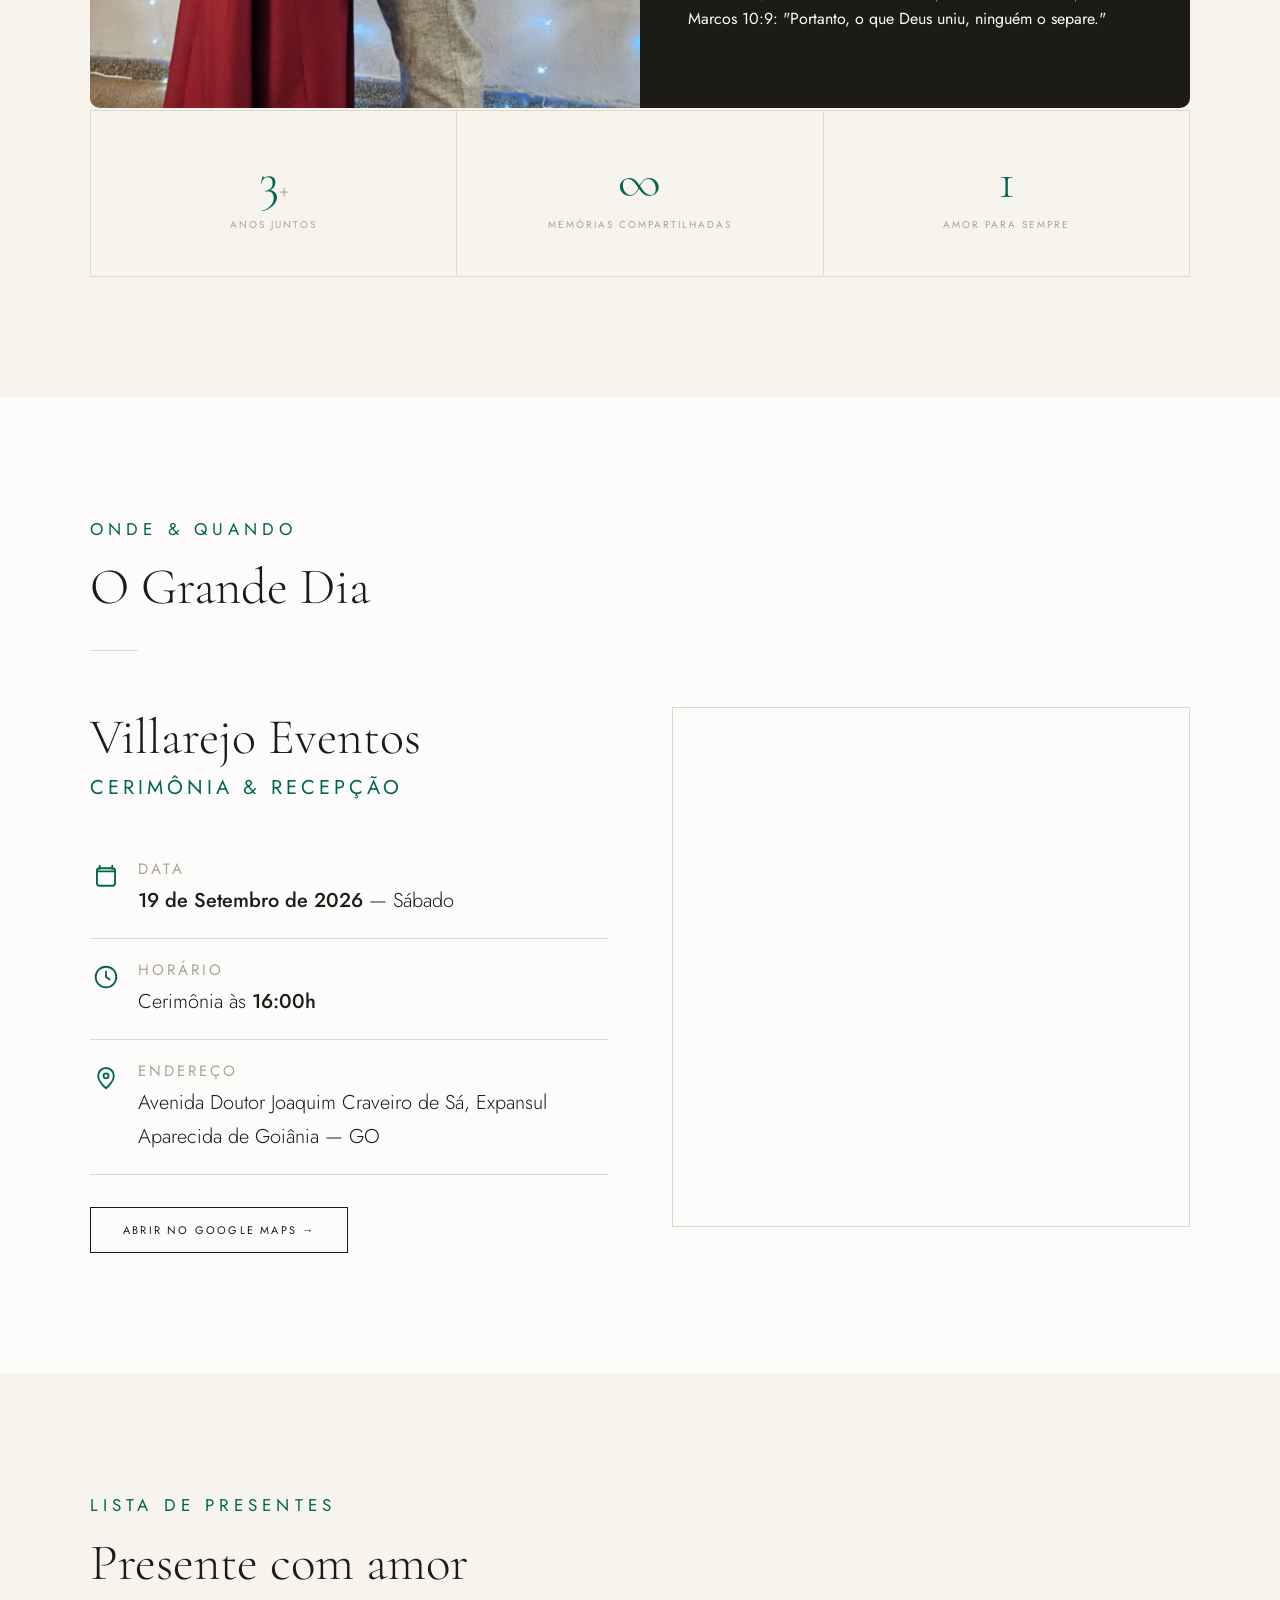
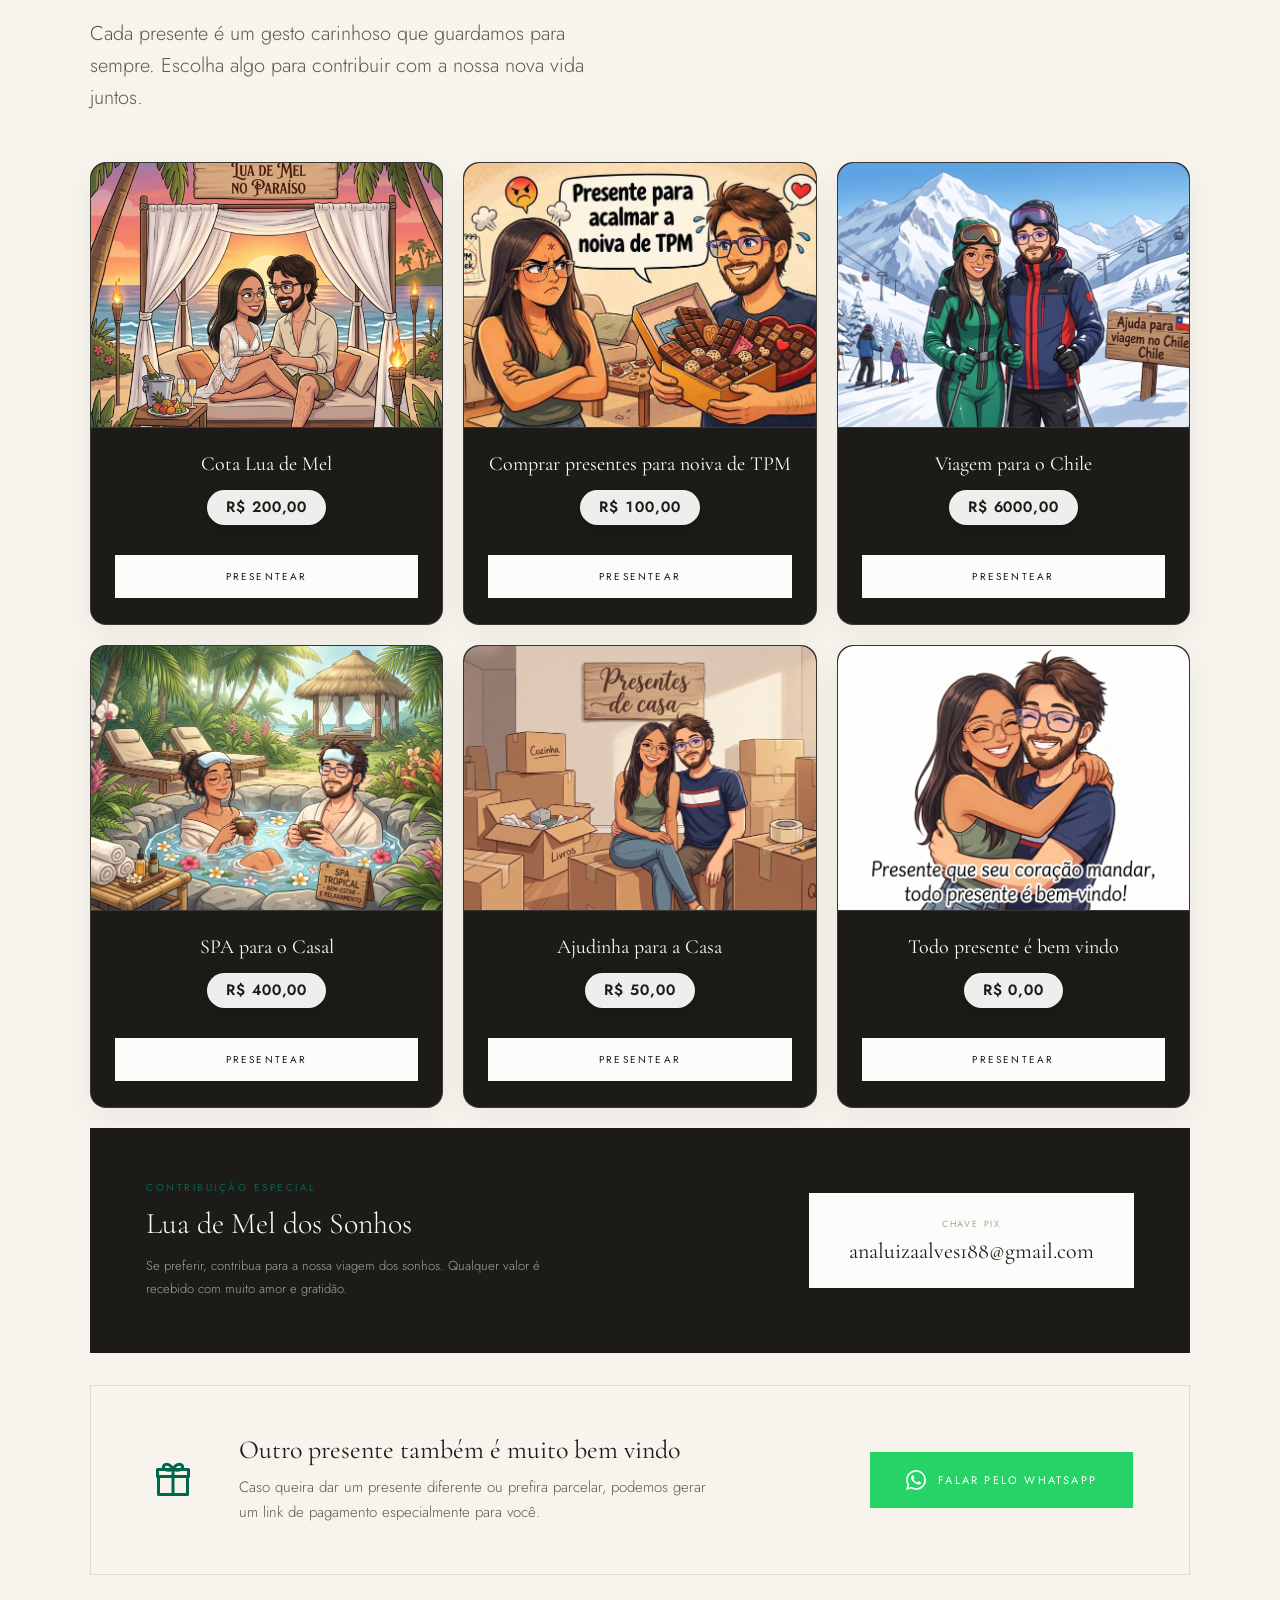
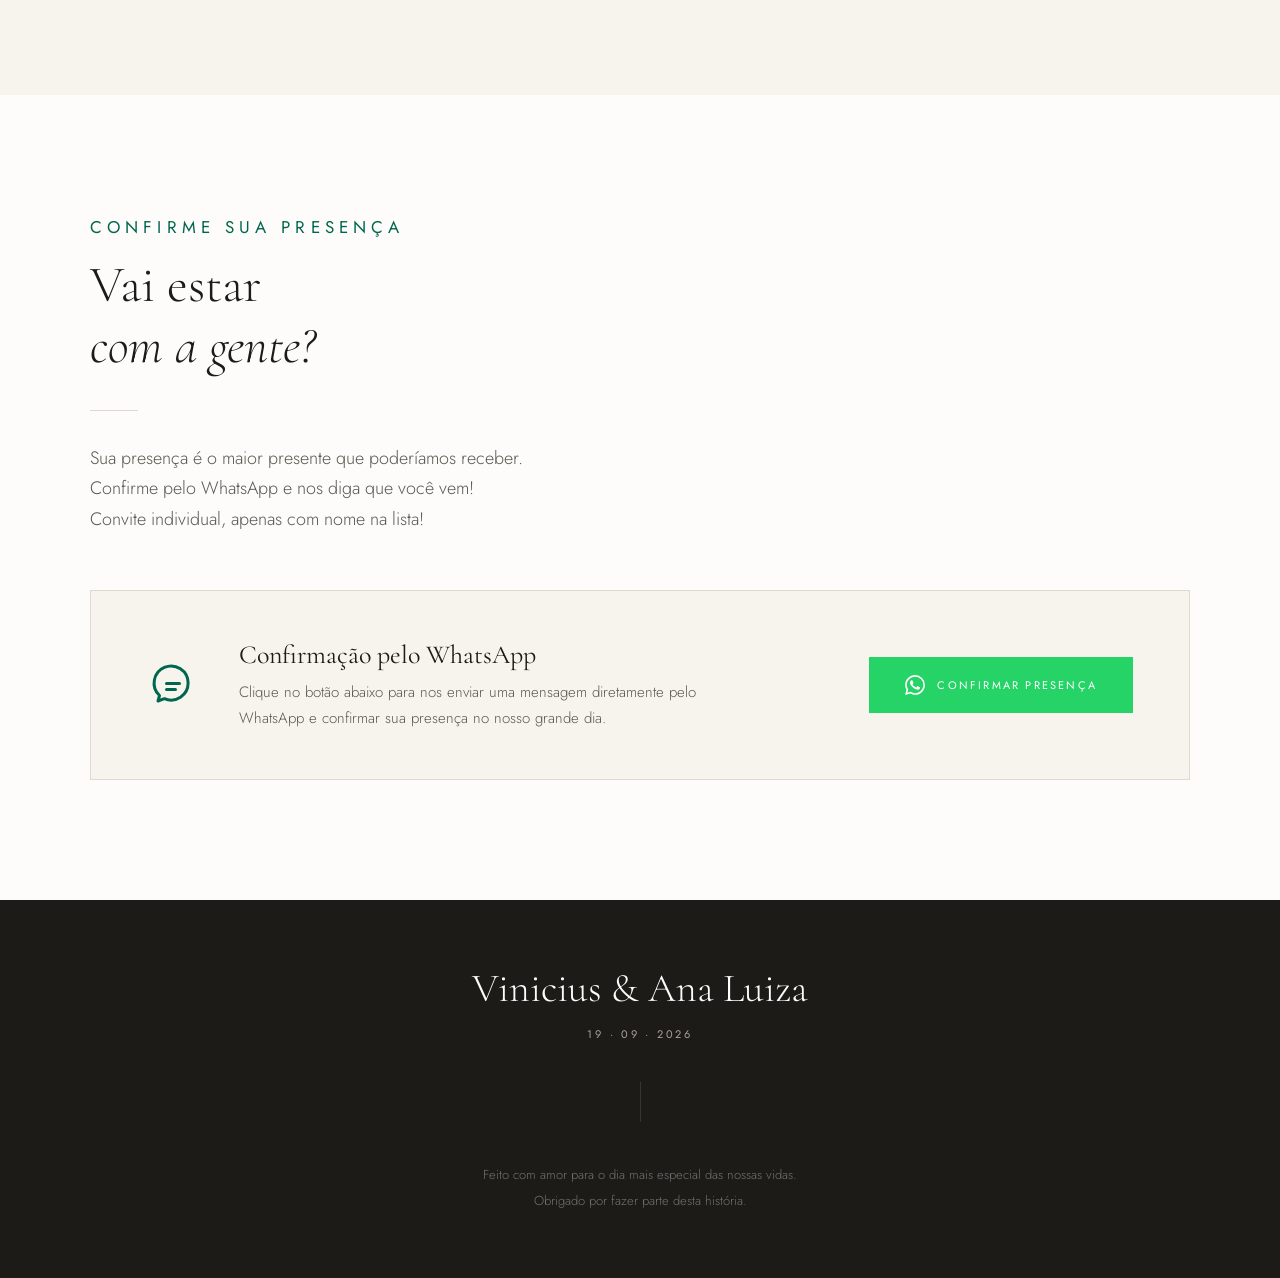
==== commit 3965c87e: "Improve mobile hamburger accessibility" ====
--- a/index.html
+++ b/index.html
@@ -26,7 +26,6 @@
   <ul class="nav-links">
     <li><a href="#home">Início</a></li>
     <li><a href="#about">Nossa História</a></li>
-    <li><a href="#galeria">Galeria</a></li>
     <li><a href="#local">O Local</a></li>
     <li><a href="#presentes">Presentes</a></li>
     <li><a href="#confirmar">Presença</a></li>
@@ -80,13 +79,13 @@
       <div class="about-hero">
         <div class="about-photo-wrap reveal reveal-left">
           <div class="about-photo-placeholder">
-            <img src="assets/foto-casal.jpeg" alt="Vinicius e Ana Luiza juntos" loading="lazy">
+            <img src="assets/foto-casal.jpeg" alt="foto-casal">
           </div>
         </div>
         <div class="about-text-panel reveal reveal-right d1">
           <span class="section-label">Nossa História</span>
           <h2 class="section-title">Uma história<br><em>escrita a dois</em></h2>
-          <div class="ornament-divider" aria-hidden="true"></div>
+          <div class="divider"></div>
           <p class="about-story">
             Existem histórias de amor que parecem contos de fada, daqueles que a gente só entende vivendo, 
             até que a vida nos surpreende com a nossa própria história.<br><br>
@@ -114,39 +113,13 @@
     </div>
   </section>
 
-
-  <!-- GALERIA -->
-  <section id="galeria">
-    <div class="gallery-inner">
-      <div class="reveal reveal-up">
-        <span class="section-label">Galeria</span>
-        <h2 class="section-title">Nossos momentos<br><em>favoritos</em></h2>
-        <div class="divider"></div>
-      </div>
-      <div class="gallery-grid reveal reveal-up stagger-list d1" aria-label="Galeria de fotos do casal">
-        <button class="gallery-item" type="button">
-          <img class="gallery-img" src="assets/galeria-01.jpeg" alt="Vinicius e Ana Luiza em um momento especial juntos" loading="lazy">
-        </button>
-        <button class="gallery-item" type="button">
-          <img class="gallery-img" src="assets/galeria-02.jpeg" alt="Registro romântico de Vinicius e Ana Luiza sorrindo" loading="lazy">
-        </button>
-        <button class="gallery-item" type="button">
-          <img class="gallery-img" src="assets/galeria-03.jpeg" alt="Detalhe carinhoso da história de amor do casal" loading="lazy">
-        </button>
-        <button class="gallery-item" type="button">
-          <img class="gallery-img" src="assets/galeria-04.jpeg" alt="Vinicius e Ana Luiza celebrando uma memória afetiva" loading="lazy">
-        </button>
-      </div>
-    </div>
-  </section>
-
   <!-- LOCAL -->
   <section id="local">
     <div class="local-inner">
       <div class="reveal reveal-up">
         <span class="section-label">Onde &amp; Quando</span>
         <h2 class="section-title">O Grande Dia</h2>
-        <div class="ornament-divider" aria-hidden="true"></div>
+        <div class="divider"></div>
       </div>
       <div class="local-grid reveal reveal-up stagger-list">
         <div class="reveal reveal-left d1">
@@ -206,7 +179,6 @@
       <div class="reveal reveal-up">
         <span class="section-label">Lista de Presentes</span>
         <h2 class="section-title">Presente com amor</h2>
-        <div class="ornament-divider" aria-hidden="true"></div>
         <p class="gifts-subtitle">Cada presente é um gesto carinhoso que guardamos para sempre. Escolha algo para
           contribuir com a nossa nova vida juntos.</p>
       </div>
--- a/css/style.css
+++ b/css/style.css
@@ -20,7 +20,6 @@
   --panel-border: rgba(255,255,255,0.12);
   --modal-backdrop: rgba(28,27,24,0.6);
   --shadow-soft: rgba(0,0,0,0.08);
-  --hero-photo-shadow: 0 20px 60px rgba(28, 27, 24, 0.10), 0 6px 22px rgba(28, 27, 24, 0.06);
   --whatsapp-bg: #25D366;
   --whatsapp-hover: #1ebe5a;
   --whatsapp-text: #fff;
@@ -38,7 +37,6 @@
   --hero-overlay: #111110;
   --modal-backdrop: rgba(0,0,0,0.68);
   --shadow-soft: rgba(0,0,0,0.32);
-  --hero-photo-shadow: 0 22px 64px rgba(0, 0, 0, 0.34), 0 6px 24px rgba(0, 0, 0, 0.22);
 }
 
 html { scroll-behavior: smooth; }
@@ -212,10 +210,8 @@
   position: relative;
   z-index: 0;
   height: 85vh; margin-left: 0;
-  border: 1px solid var(--border);
   border-radius: 24px;
   overflow: hidden;
-  box-shadow: var(--hero-photo-shadow);
   /* clip-path garante corte limpo sem franja de sub-pixel */
   clip-path: inset(0 round 24px);
 }
@@ -303,29 +299,7 @@
   font-size: clamp(36px, 4vw, 54px); font-weight: 300; line-height: 1.2; margin-bottom: 24px;
 }
 .divider { width: 48px; height: 1px; background: var(--border); margin: 32px 0; }
-.ornament-divider {
-  display: flex;
-  align-items: center;
-  width: 96px;
-  height: 14px;
-  margin: 28px 0 32px;
-  background:
-    radial-gradient(circle, var(--sage) 0 2.5px, transparent 3px) center / 8px 8px no-repeat;
-}
-.ornament-divider::before,
-.ornament-divider::after {
-  content: '';
-  display: block;
-  width: 42px;
-  height: 100%;
-  background:
-    linear-gradient(var(--border), var(--border)) center / 100% 1px no-repeat,
-    radial-gradient(circle, var(--text-light) 0 1.5px, transparent 2px) right center / 5px 5px no-repeat;
-}
-.ornament-divider::after {
-  margin-left: auto;
-  transform: scaleX(-1);
-}
+
 
 /* ============================================================
    ABOUT
@@ -360,12 +334,6 @@
 .about-text-panel .section-title { color: var(--panel-text); margin-bottom: 0; }
 .about-text-panel .section-title em { font-style: italic; color: var(--sage); }
 .about-text-panel .divider { background: var(--panel-border); }
-.about-text-panel .ornament-divider::before,
-.about-text-panel .ornament-divider::after {
-  background:
-    linear-gradient(var(--panel-border), var(--panel-border)) center / 100% 1px no-repeat,
-    radial-gradient(circle, var(--text-light) 0 1.5px, transparent 2px) right center / 5px 5px no-repeat;
-}
 .about-story { font-size: 16px; line-height: 1.6; color: var(--panel-text-muted); font-weight: 300; }
 .about-story strong { color: var(--panel-text); font-weight: 400; }
 
@@ -385,89 +353,6 @@
   font-size: 10px; letter-spacing: 0.2em; text-transform: uppercase;
   color: var(--text-light); margin-top: 10px; display: block;
 }
-
-
-/* ============================================================
-   GALERIA
-   ============================================================ */
-#galeria { background: var(--bg); }
-.gallery-inner { max-width: 1100px; margin: 0 auto; }
-.gallery-grid {
-  display: grid;
-  grid-template-columns: repeat(12, 1fr);
-  grid-auto-rows: 92px;
-  gap: 18px;
-  margin-top: 48px;
-}
-.gallery-item {
-  position: relative;
-  display: block;
-  width: 100%;
-  min-height: 0;
-  padding: 0;
-  overflow: hidden;
-  background: var(--bg-alt);
-  border: 1px solid var(--border);
-  border-radius: 18px;
-  cursor: pointer;
-  box-shadow: 0 16px 36px var(--shadow-soft);
-}
-.gallery-item:nth-child(1) { grid-column: span 7; grid-row: span 5; }
-.gallery-item:nth-child(2) { grid-column: span 5; grid-row: span 3; }
-.gallery-item:nth-child(3) { grid-column: span 5; grid-row: span 4; }
-.gallery-item:nth-child(4) { grid-column: span 7; grid-row: span 3; }
-.gallery-item img,
-.gallery-img {
-  width: 100%;
-  height: 100%;
-  display: block;
-  object-fit: cover;
-  filter: saturate(0.92) contrast(0.98);
-  transition: transform 0.7s cubic-bezier(0.22,1,0.36,1), filter 0.7s cubic-bezier(0.22,1,0.36,1);
-}
-.gallery-item:focus-visible { outline: 2px solid var(--sage); outline-offset: 4px; }
-
-@media (hover: hover) and (pointer: fine) {
-  .gallery-item:hover img {
-    transform: scale(1.045);
-    filter: saturate(1) contrast(1.02);
-  }
-}
-
-.gallery-lightbox {
-  position: fixed; inset: 0; z-index: 998;
-  display: flex; align-items: center; justify-content: center;
-  padding: 32px; opacity: 0; pointer-events: none;
-  transition: opacity 0.28s ease;
-}
-.gallery-lightbox.open { opacity: 1; pointer-events: auto; }
-.gallery-lightbox-backdrop {
-  position: absolute; inset: 0;
-  background: var(--modal-backdrop); backdrop-filter: blur(6px);
-}
-.gallery-lightbox-box {
-  position: relative; z-index: 1;
-  max-width: min(980px, 92vw); max-height: 88vh;
-}
-.gallery-lightbox-img {
-  display: block;
-  width: auto; max-width: 100%;
-  max-height: 88vh;
-  object-fit: contain;
-  border-radius: 18px;
-  box-shadow: 0 24px 70px rgba(0,0,0,0.32);
-}
-.gallery-lightbox-close {
-  position: absolute; top: -18px; right: -18px;
-  width: 42px; height: 42px;
-  display: inline-flex; align-items: center; justify-content: center;
-  background: var(--bg); color: var(--text);
-  border: 1px solid var(--border); border-radius: 999px;
-  cursor: pointer; line-height: 1;
-  box-shadow: 0 14px 32px var(--shadow-soft);
-}
-.gallery-lightbox-close .icon-line { width: 20px; height: 20px; }
-.gallery-lightbox-close:focus-visible { outline: 2px solid var(--sage); outline-offset: 3px; }
 
 
 /* ============================================================
@@ -783,14 +668,14 @@
 }
 
 /* ============================================================
-   RESPONSIVO — TABLET (≤ 900px)
-   ============================================================ */
-@media (max-width: 900px) {
+   RESPONSIVO — TABLET (≤ 960px)
+   ============================================================ */
+@media (max-width: 960px) {
   nav { padding: 18px 32px; }
   section { padding: 80px 32px; }
 
   /* Hero */
-  #home { grid-template-columns: 1fr; grid-template-rows: auto auto; min-height: 100dvh; padding: 0; overflow-x: clip; }
+  #home { grid-template-columns: 1fr; grid-template-rows: auto auto; min-height: 100dvh; padding: 0; }
   .hero-photo { order: -1; height: 45vh; margin: 0; border-radius: 0; clip-path: inset(0 round 0px); }
   .hero-photo::after { background: linear-gradient(to top, var(--hero-overlay) 8%, transparent 60%); }
   .hero-editorial-mark {
@@ -814,13 +699,6 @@
   }
   .about-text-panel { border-radius: 0 0 10px 10px; padding: 40px 32px; }
   .about-stats { grid-template-columns: 1fr 1fr; }
-
-  /* Galeria */
-  .gallery-grid { grid-auto-rows: 82px; gap: 14px; }
-  .gallery-item:nth-child(1),
-  .gallery-item:nth-child(4) { grid-column: span 12; grid-row: span 4; }
-  .gallery-item:nth-child(2),
-  .gallery-item:nth-child(3) { grid-column: span 6; grid-row: span 3; }
 
   /* Local */
   .local-grid { grid-template-columns: 1fr; gap: 40px; }
@@ -895,8 +773,7 @@
   .nav-open .nav-hamburger span:nth-child(3) { transform: translateY(-6.5px) rotate(-45deg); }
 
   /* Hero */
-  .hero-photo { width: calc(100% - 48px); height: 38vh; margin: 0 24px; border-radius: 16px; clip-path: inset(0 round 16px); }
-  .hero-photo.reveal-left { --reveal-x: 0; --reveal-y: 18px; }
+  .hero-photo         { height: 38vh; border-radius: 16px; clip-path: inset(0 round 16px); }
   .hero-photo::after  { border-radius: 16px; }
   .hero-editorial-mark {
     top: calc(38vh + 18px);
@@ -933,14 +810,6 @@
   .about-stat     { padding: 32px 24px; }
   .about-stat-num { font-size: 42px; }
 
-  /* Galeria */
-  .gallery-grid { grid-template-columns: 1fr; grid-auto-rows: auto; gap: 14px; }
-  .gallery-item:nth-child(n) { grid-column: auto; grid-row: auto; aspect-ratio: 4 / 5; }
-  .gallery-item:nth-child(2),
-  .gallery-item:nth-child(4) { aspect-ratio: 4 / 3; }
-  .gallery-lightbox { padding: 20px; }
-  .gallery-lightbox-close { top: 10px; right: 10px; }
-
   /* Local */
   .venue-name { font-size: 36px; }
   .local-map  { height: 260px; }
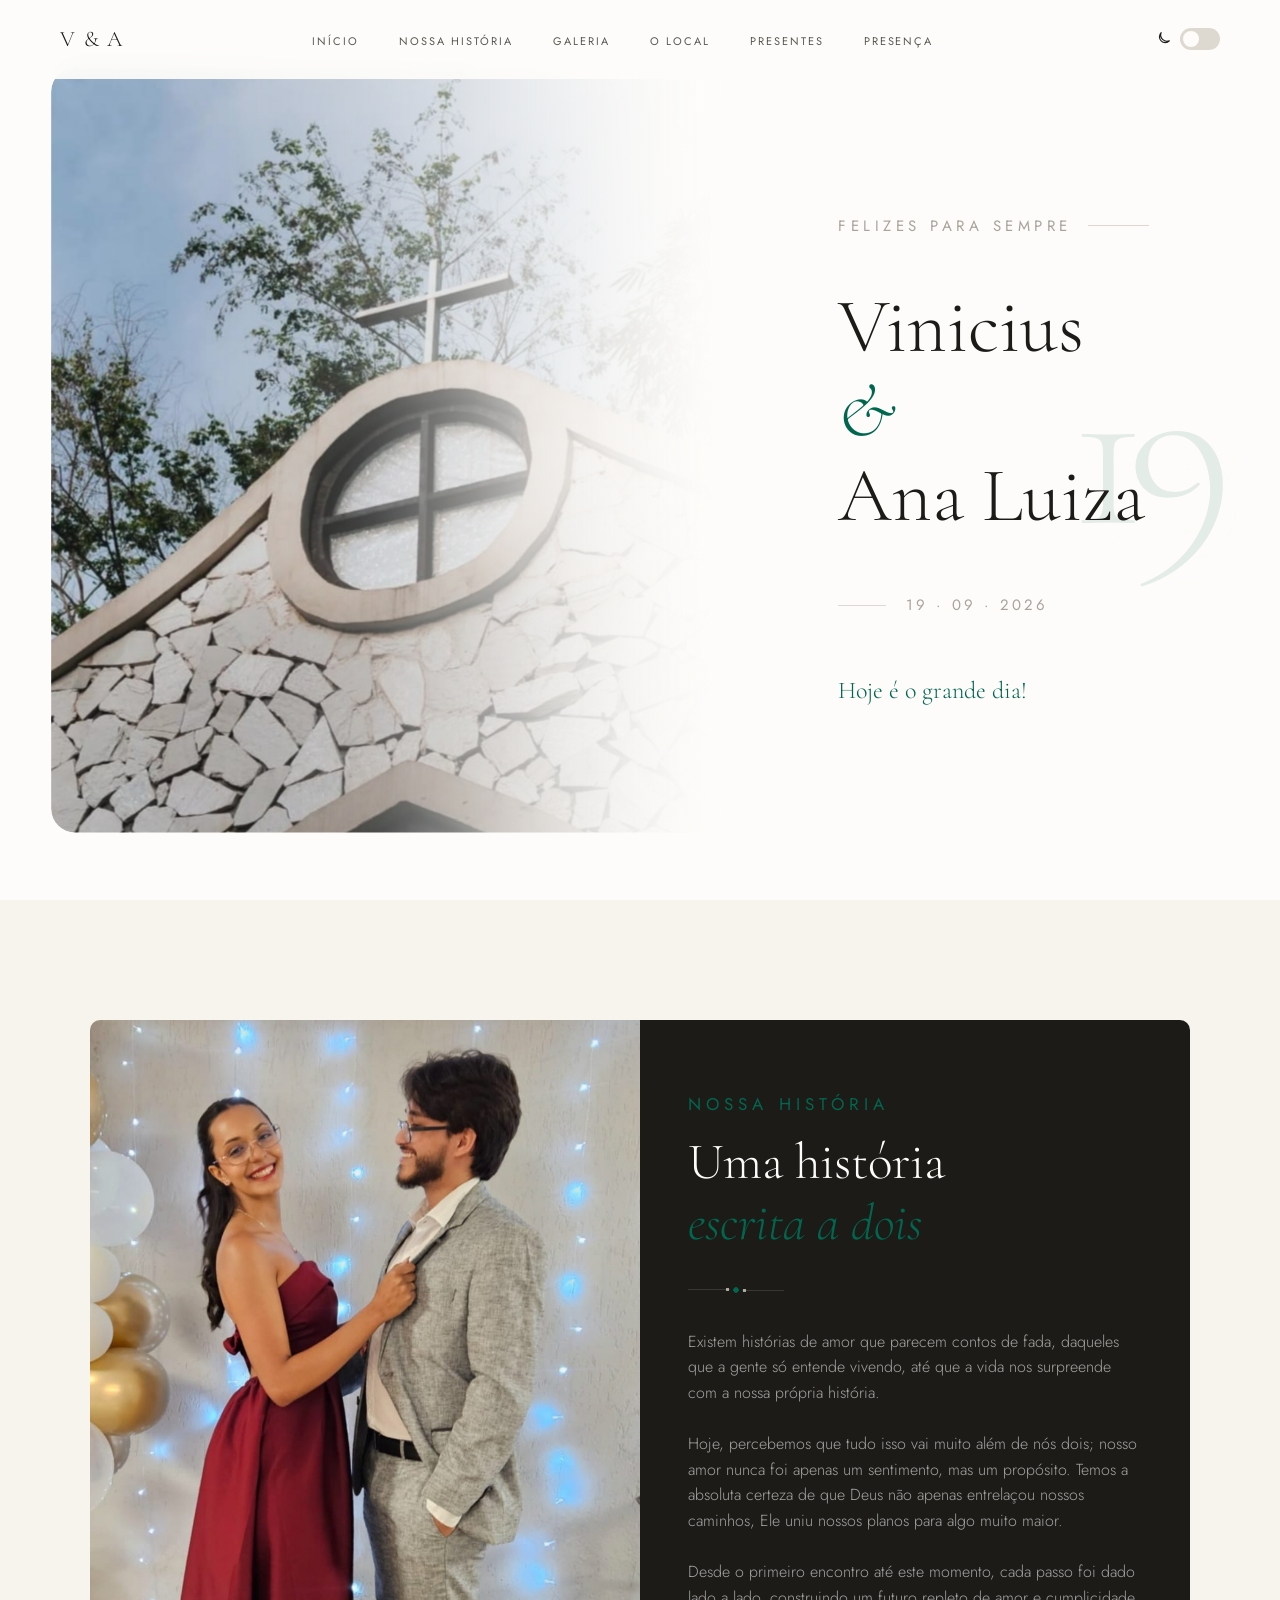
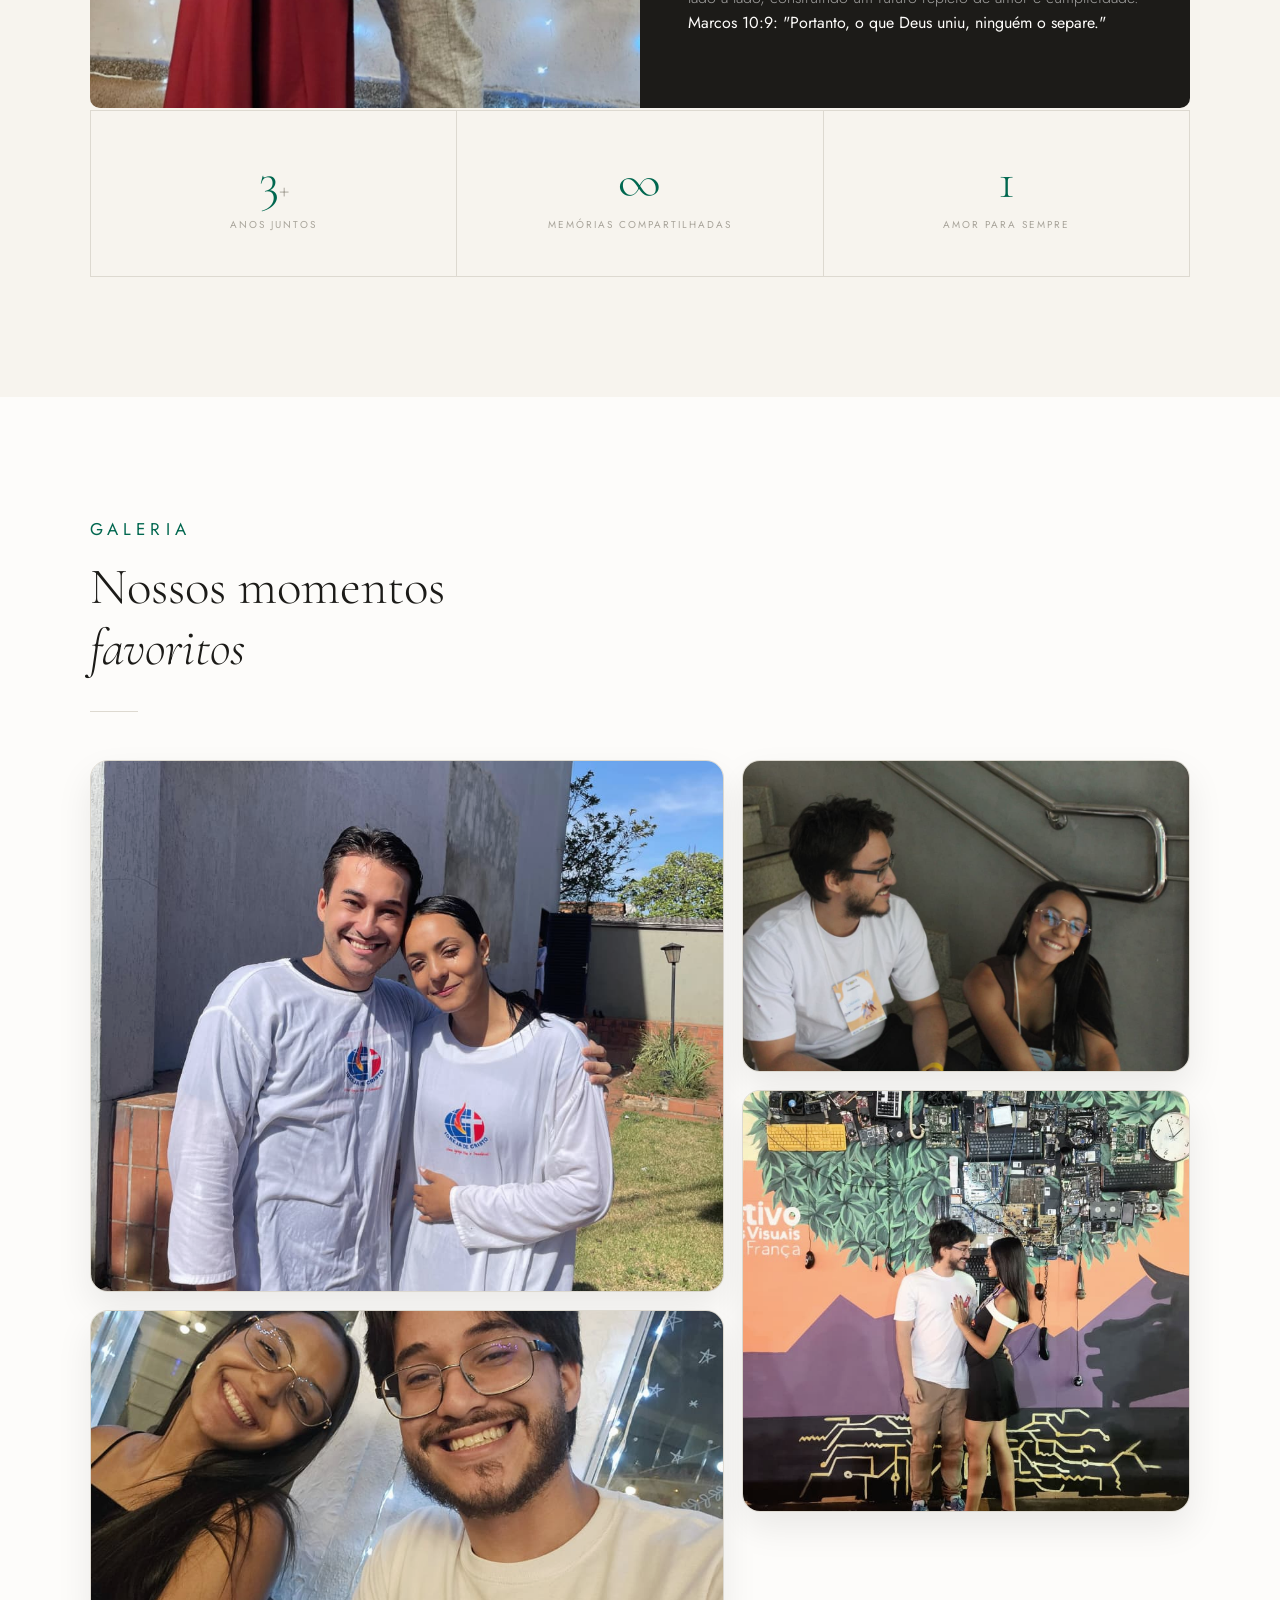
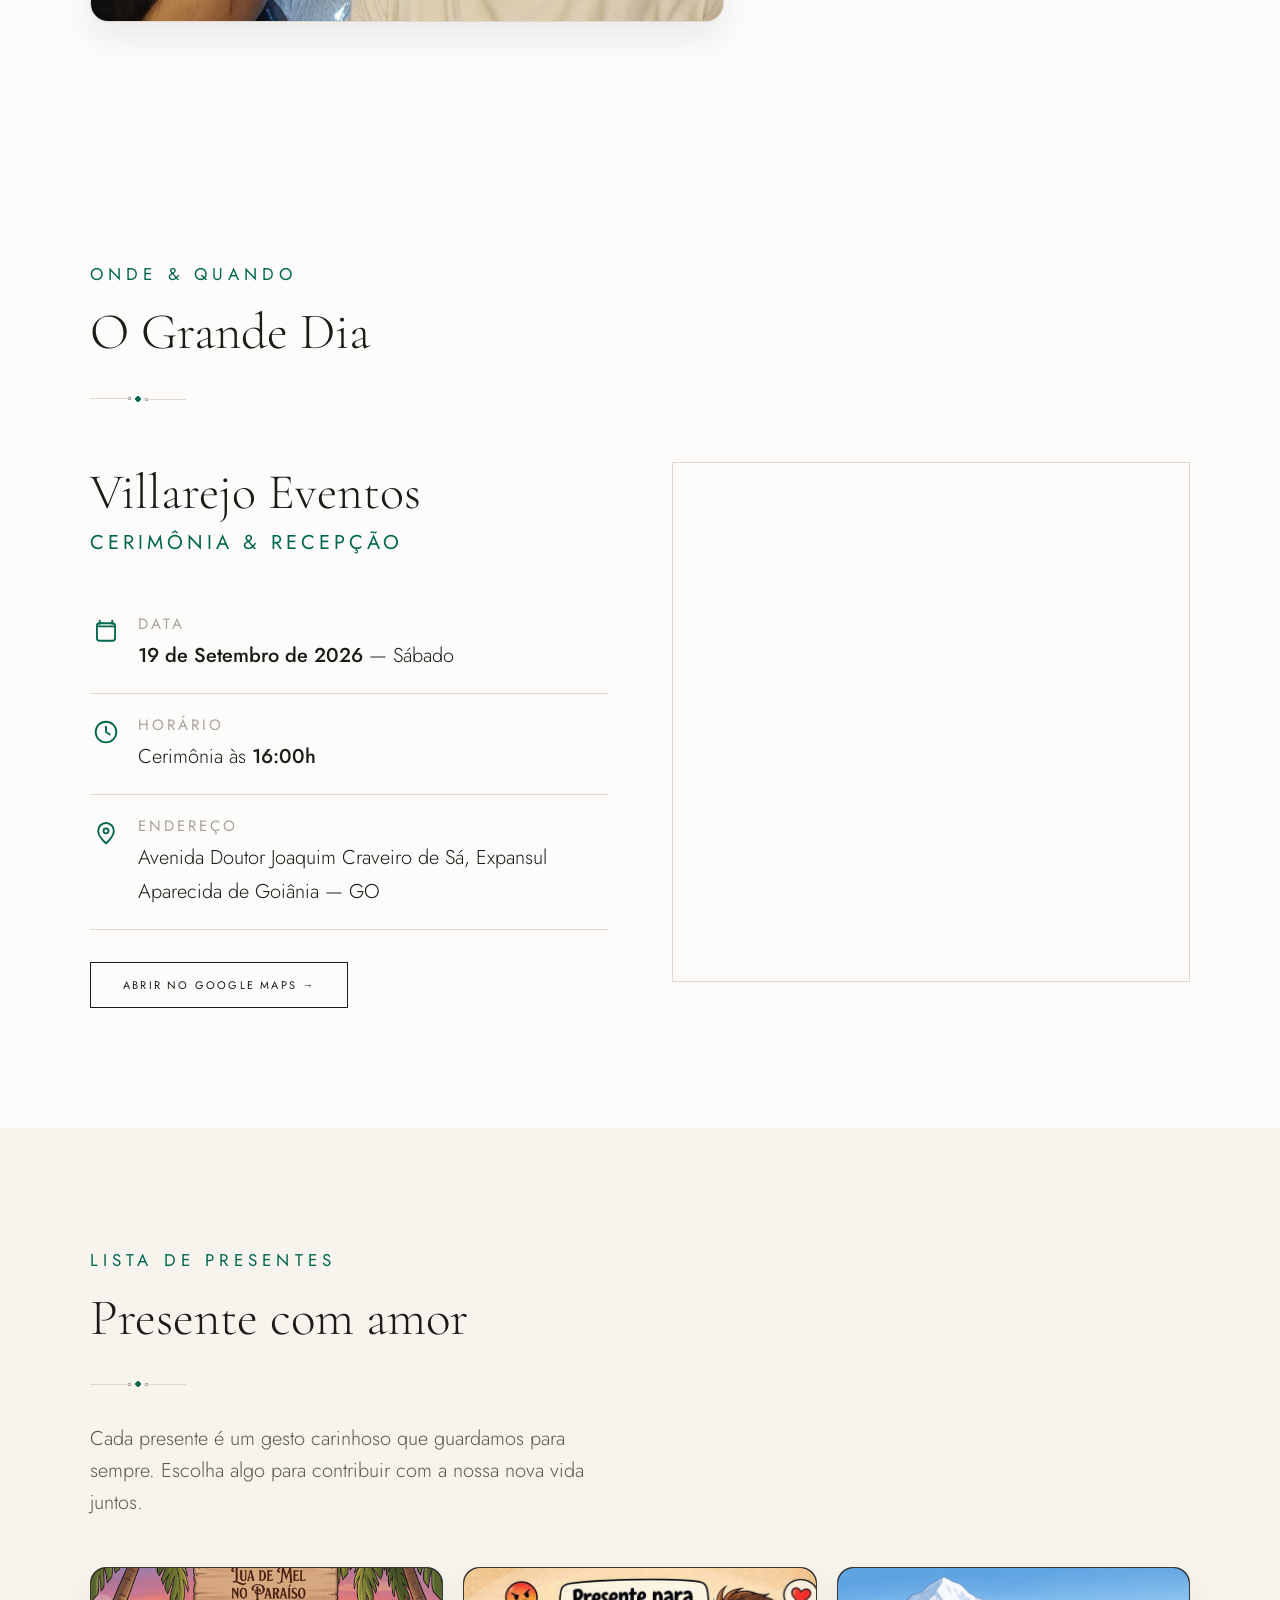
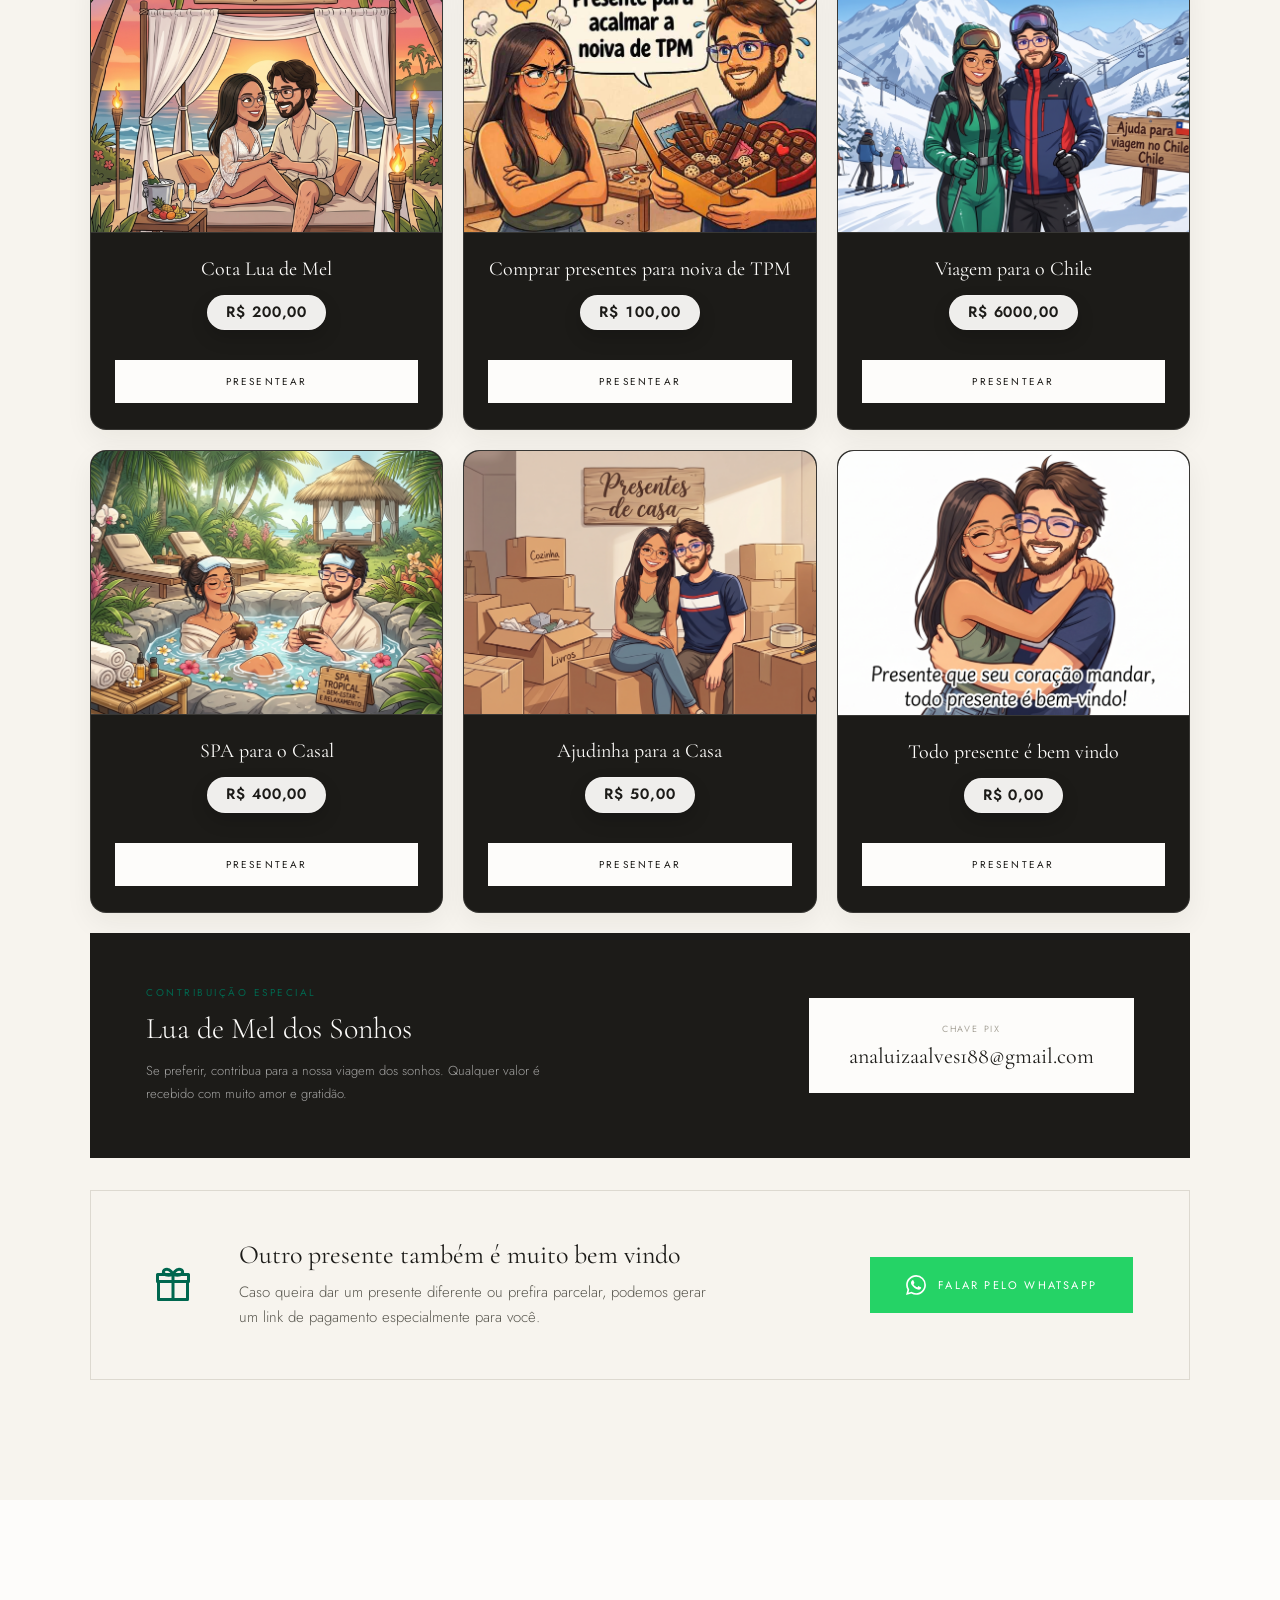
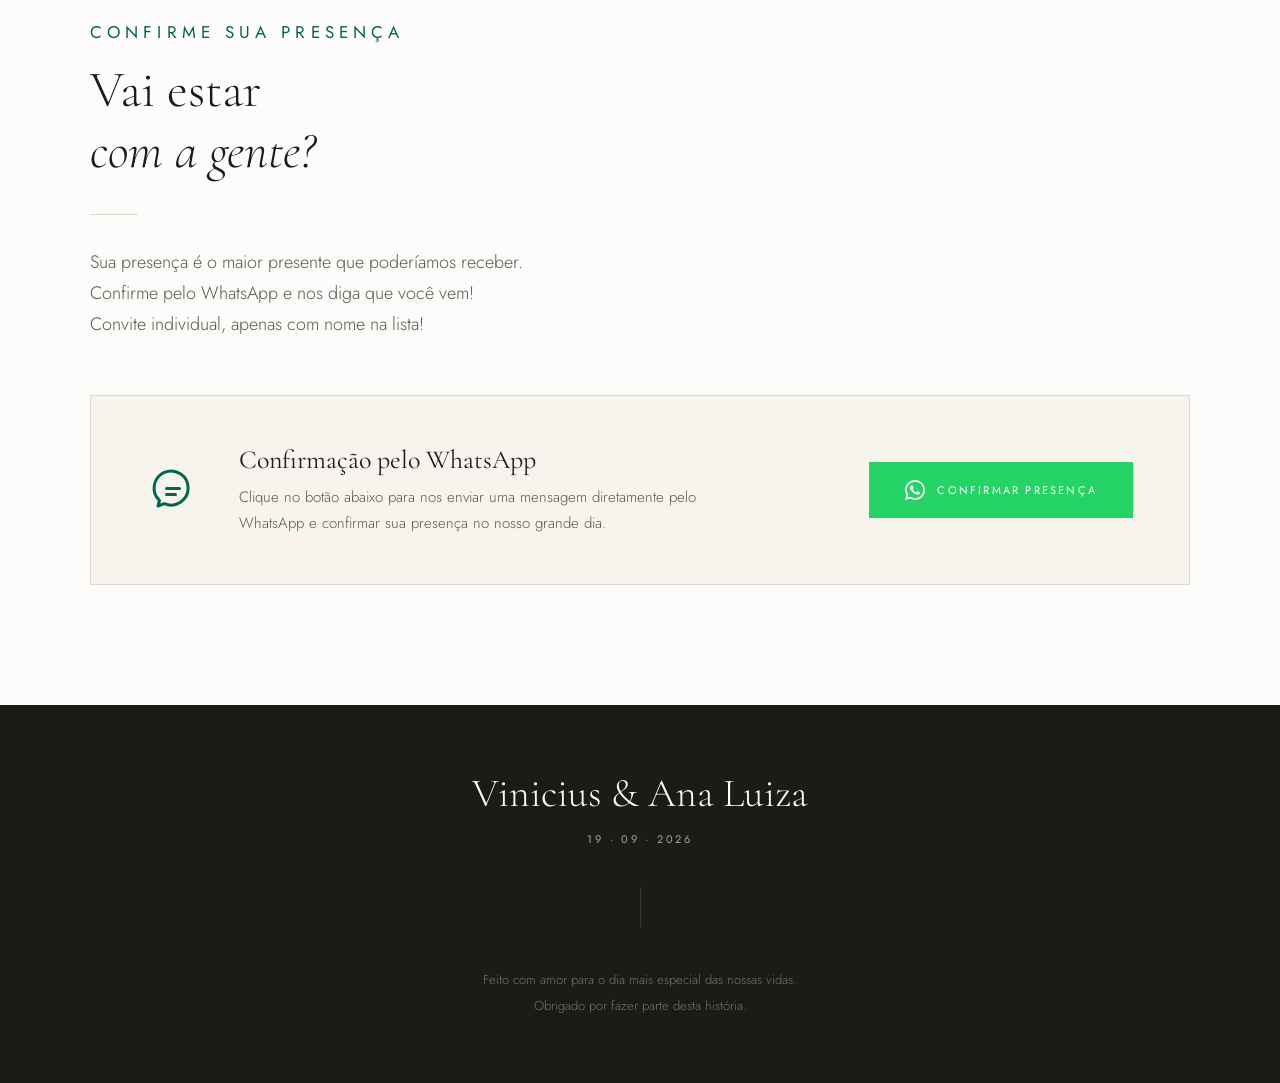
==== commit 4aa5bc0e: "Improve CSS loading performance in head" ====
--- a/index.html
+++ b/index.html
@@ -6,9 +6,18 @@
   <meta name="viewport" content="width=device-width, initial-scale=1.0">
   <title>Vinicius & Ana Luiza — 19.09.2026</title>
   <link rel="preconnect" href="https://fonts.googleapis.com">
+  <link rel="preconnect" href="https://fonts.gstatic.com" crossorigin>
   <link
+    rel="preload"
+    as="style"
     href="https://fonts.googleapis.com/css2?family=Cormorant+Garamond:ital,wght@0,300;0,400;0,600;1,300;1,400;1,600&family=Jost:wght@200;300;400;500&display=swap"
-    rel="stylesheet">
+    onload="this.onload=null;this.rel='stylesheet'">
+  <noscript>
+    <link
+      href="https://fonts.googleapis.com/css2?family=Cormorant+Garamond:ital,wght@0,300;0,400;0,600;1,300;1,400;1,600&family=Jost:wght@200;300;400;500&display=swap"
+      rel="stylesheet">
+  </noscript>
+  <link rel="preload" href="css/style.css" as="style">
   <link rel="stylesheet" href="css/style.css">
   <link rel="icon" type="image/png" href="assets/favicon-casamento.png">
   
@@ -26,6 +35,7 @@
   <ul class="nav-links">
     <li><a href="#home">Início</a></li>
     <li><a href="#about">Nossa História</a></li>
+    <li><a href="#galeria">Galeria</a></li>
     <li><a href="#local">O Local</a></li>
     <li><a href="#presentes">Presentes</a></li>
     <li><a href="#confirmar">Presença</a></li>
@@ -79,13 +89,13 @@
       <div class="about-hero">
         <div class="about-photo-wrap reveal reveal-left">
           <div class="about-photo-placeholder">
-            <img src="assets/foto-casal.jpeg" alt="foto-casal">
+            <img src="assets/foto-casal.jpeg" alt="Vinicius e Ana Luiza juntos" loading="lazy">
           </div>
         </div>
         <div class="about-text-panel reveal reveal-right d1">
           <span class="section-label">Nossa História</span>
           <h2 class="section-title">Uma história<br><em>escrita a dois</em></h2>
-          <div class="divider"></div>
+          <div class="ornament-divider" aria-hidden="true"></div>
           <p class="about-story">
             Existem histórias de amor que parecem contos de fada, daqueles que a gente só entende vivendo, 
             até que a vida nos surpreende com a nossa própria história.<br><br>
@@ -113,13 +123,39 @@
     </div>
   </section>
 
+
+  <!-- GALERIA -->
+  <section id="galeria">
+    <div class="gallery-inner">
+      <div class="reveal reveal-up">
+        <span class="section-label">Galeria</span>
+        <h2 class="section-title">Nossos momentos<br><em>favoritos</em></h2>
+        <div class="divider"></div>
+      </div>
+      <div class="gallery-grid reveal reveal-up stagger-list d1" aria-label="Galeria de fotos do casal">
+        <button class="gallery-item" type="button">
+          <img class="gallery-img" src="assets/galeria-01.jpeg" alt="Vinicius e Ana Luiza em um momento especial juntos" loading="lazy">
+        </button>
+        <button class="gallery-item" type="button">
+          <img class="gallery-img" src="assets/galeria-02.jpeg" alt="Registro romântico de Vinicius e Ana Luiza sorrindo" loading="lazy">
+        </button>
+        <button class="gallery-item" type="button">
+          <img class="gallery-img" src="assets/galeria-03.jpeg" alt="Detalhe carinhoso da história de amor do casal" loading="lazy">
+        </button>
+        <button class="gallery-item" type="button">
+          <img class="gallery-img" src="assets/galeria-04.jpeg" alt="Vinicius e Ana Luiza celebrando uma memória afetiva" loading="lazy">
+        </button>
+      </div>
+    </div>
+  </section>
+
   <!-- LOCAL -->
   <section id="local">
     <div class="local-inner">
       <div class="reveal reveal-up">
         <span class="section-label">Onde &amp; Quando</span>
         <h2 class="section-title">O Grande Dia</h2>
-        <div class="divider"></div>
+        <div class="ornament-divider" aria-hidden="true"></div>
       </div>
       <div class="local-grid reveal reveal-up stagger-list">
         <div class="reveal reveal-left d1">
@@ -179,6 +215,7 @@
       <div class="reveal reveal-up">
         <span class="section-label">Lista de Presentes</span>
         <h2 class="section-title">Presente com amor</h2>
+        <div class="ornament-divider" aria-hidden="true"></div>
         <p class="gifts-subtitle">Cada presente é um gesto carinhoso que guardamos para sempre. Escolha algo para
           contribuir com a nossa nova vida juntos.</p>
       </div>
--- a/css/style.css
+++ b/css/style.css
@@ -20,6 +20,9 @@
   --panel-border: rgba(255,255,255,0.12);
   --modal-backdrop: rgba(28,27,24,0.6);
   --shadow-soft: rgba(0,0,0,0.08);
+  --hero-photo-shadow: none;
+  --hero-fade-size: clamp(280px, 40vw, 640px);
+  --hero-mobile-fade-size: clamp(180px, 38vh, 320px);
   --whatsapp-bg: #25D366;
   --whatsapp-hover: #1ebe5a;
   --whatsapp-text: #fff;
@@ -37,6 +40,7 @@
   --hero-overlay: #111110;
   --modal-backdrop: rgba(0,0,0,0.68);
   --shadow-soft: rgba(0,0,0,0.32);
+  --hero-photo-shadow: none;
 }
 
 html { scroll-behavior: smooth; }
@@ -210,8 +214,11 @@
   position: relative;
   z-index: 0;
   height: 85vh; margin-left: 0;
+  border: 0;
   border-radius: 24px;
   overflow: hidden;
+  background: var(--hero-overlay);
+  box-shadow: var(--hero-photo-shadow);
   /* clip-path garante corte limpo sem franja de sub-pixel */
   clip-path: inset(0 round 24px);
 }
@@ -222,9 +229,53 @@
   will-change: transform;
 }
 .hero-photo::after {
-  content: ''; position: absolute; inset: 0;
-  background: linear-gradient(to right, transparent 30%, var(--hero-overlay) 95%);
+  content: '';
+  position: absolute;
+  inset: 0 0 0 auto;
+  z-index: 1;
+  width: var(--hero-fade-size);
+  background: linear-gradient(
+    to right,
+    transparent 0%,
+    color-mix(in srgb, var(--hero-overlay) 6%, transparent) 12%,
+    color-mix(in srgb, var(--hero-overlay) 16%, transparent) 26%,
+    color-mix(in srgb, var(--hero-overlay) 34%, transparent) 44%,
+    color-mix(in srgb, var(--hero-overlay) 58%, transparent) 64%,
+    color-mix(in srgb, var(--hero-overlay) 80%, transparent) 82%,
+    var(--hero-overlay) 100%
+  );
   pointer-events: none;
+}
+
+@supports ((mask-image: linear-gradient(#000, transparent)) or (-webkit-mask-image: linear-gradient(#000, transparent))) {
+  .hero-photo img {
+    -webkit-mask-image: linear-gradient(
+      to right,
+      #000 0%,
+      #000 36%,
+      rgba(0, 0, 0, 0.96) 48%,
+      rgba(0, 0, 0, 0.78) 62%,
+      rgba(0, 0, 0, 0.52) 76%,
+      rgba(0, 0, 0, 0.24) 90%,
+      transparent 100%
+    );
+    mask-image: linear-gradient(
+      to right,
+      #000 0%,
+      #000 36%,
+      rgba(0, 0, 0, 0.96) 48%,
+      rgba(0, 0, 0, 0.78) 62%,
+      rgba(0, 0, 0, 0.52) 76%,
+      rgba(0, 0, 0, 0.24) 90%,
+      transparent 100%
+    );
+    -webkit-mask-size: 100% 100%;
+    mask-size: 100% 100%;
+    -webkit-mask-repeat: no-repeat;
+    mask-repeat: no-repeat;
+  }
+
+  .hero-photo::after { mix-blend-mode: normal; }
 }
 
 .hero-editorial-mark {
@@ -299,7 +350,29 @@
   font-size: clamp(36px, 4vw, 54px); font-weight: 300; line-height: 1.2; margin-bottom: 24px;
 }
 .divider { width: 48px; height: 1px; background: var(--border); margin: 32px 0; }
-
+.ornament-divider {
+  display: flex;
+  align-items: center;
+  width: 96px;
+  height: 14px;
+  margin: 28px 0 32px;
+  background:
+    radial-gradient(circle, var(--sage) 0 2.5px, transparent 3px) center / 8px 8px no-repeat;
+}
+.ornament-divider::before,
+.ornament-divider::after {
+  content: '';
+  display: block;
+  width: 42px;
+  height: 100%;
+  background:
+    linear-gradient(var(--border), var(--border)) center / 100% 1px no-repeat,
+    radial-gradient(circle, var(--text-light) 0 1.5px, transparent 2px) right center / 5px 5px no-repeat;
+}
+.ornament-divider::after {
+  margin-left: auto;
+  transform: scaleX(-1);
+}
 
 /* ============================================================
    ABOUT
@@ -334,6 +407,12 @@
 .about-text-panel .section-title { color: var(--panel-text); margin-bottom: 0; }
 .about-text-panel .section-title em { font-style: italic; color: var(--sage); }
 .about-text-panel .divider { background: var(--panel-border); }
+.about-text-panel .ornament-divider::before,
+.about-text-panel .ornament-divider::after {
+  background:
+    linear-gradient(var(--panel-border), var(--panel-border)) center / 100% 1px no-repeat,
+    radial-gradient(circle, var(--text-light) 0 1.5px, transparent 2px) right center / 5px 5px no-repeat;
+}
 .about-story { font-size: 16px; line-height: 1.6; color: var(--panel-text-muted); font-weight: 300; }
 .about-story strong { color: var(--panel-text); font-weight: 400; }
 
@@ -353,6 +432,89 @@
   font-size: 10px; letter-spacing: 0.2em; text-transform: uppercase;
   color: var(--text-light); margin-top: 10px; display: block;
 }
+
+
+/* ============================================================
+   GALERIA
+   ============================================================ */
+#galeria { background: var(--bg); }
+.gallery-inner { max-width: 1100px; margin: 0 auto; }
+.gallery-grid {
+  display: grid;
+  grid-template-columns: repeat(12, 1fr);
+  grid-auto-rows: 92px;
+  gap: 18px;
+  margin-top: 48px;
+}
+.gallery-item {
+  position: relative;
+  display: block;
+  width: 100%;
+  min-height: 0;
+  padding: 0;
+  overflow: hidden;
+  background: var(--bg-alt);
+  border: 1px solid var(--border);
+  border-radius: 18px;
+  cursor: pointer;
+  box-shadow: 0 16px 36px var(--shadow-soft);
+}
+.gallery-item:nth-child(1) { grid-column: span 7; grid-row: span 5; }
+.gallery-item:nth-child(2) { grid-column: span 5; grid-row: span 3; }
+.gallery-item:nth-child(3) { grid-column: span 5; grid-row: span 4; }
+.gallery-item:nth-child(4) { grid-column: span 7; grid-row: span 3; }
+.gallery-item img,
+.gallery-img {
+  width: 100%;
+  height: 100%;
+  display: block;
+  object-fit: cover;
+  filter: saturate(0.92) contrast(0.98);
+  transition: transform 0.7s cubic-bezier(0.22,1,0.36,1), filter 0.7s cubic-bezier(0.22,1,0.36,1);
+}
+.gallery-item:focus-visible { outline: 2px solid var(--sage); outline-offset: 4px; }
+
+@media (hover: hover) and (pointer: fine) {
+  .gallery-item:hover img {
+    transform: scale(1.045);
+    filter: saturate(1) contrast(1.02);
+  }
+}
+
+.gallery-lightbox {
+  position: fixed; inset: 0; z-index: 998;
+  display: flex; align-items: center; justify-content: center;
+  padding: 32px; opacity: 0; pointer-events: none;
+  transition: opacity 0.28s ease;
+}
+.gallery-lightbox.open { opacity: 1; pointer-events: auto; }
+.gallery-lightbox-backdrop {
+  position: absolute; inset: 0;
+  background: var(--modal-backdrop); backdrop-filter: blur(6px);
+}
+.gallery-lightbox-box {
+  position: relative; z-index: 1;
+  max-width: min(980px, 92vw); max-height: 88vh;
+}
+.gallery-lightbox-img {
+  display: block;
+  width: auto; max-width: 100%;
+  max-height: 88vh;
+  object-fit: contain;
+  border-radius: 18px;
+  box-shadow: 0 24px 70px rgba(0,0,0,0.32);
+}
+.gallery-lightbox-close {
+  position: absolute; top: -18px; right: -18px;
+  width: 42px; height: 42px;
+  display: inline-flex; align-items: center; justify-content: center;
+  background: var(--bg); color: var(--text);
+  border: 1px solid var(--border); border-radius: 999px;
+  cursor: pointer; line-height: 1;
+  box-shadow: 0 14px 32px var(--shadow-soft);
+}
+.gallery-lightbox-close .icon-line { width: 20px; height: 20px; }
+.gallery-lightbox-close:focus-visible { outline: 2px solid var(--sage); outline-offset: 3px; }
 
 
 /* ============================================================
@@ -668,16 +830,55 @@
 }
 
 /* ============================================================
-   RESPONSIVO — TABLET (≤ 960px)
-   ============================================================ */
-@media (max-width: 960px) {
+   RESPONSIVO — TABLET (≤ 900px)
+   ============================================================ */
+@media (max-width: 900px) {
   nav { padding: 18px 32px; }
   section { padding: 80px 32px; }
 
   /* Hero */
-  #home { grid-template-columns: 1fr; grid-template-rows: auto auto; min-height: 100dvh; padding: 0; }
+  #home { grid-template-columns: 1fr; grid-template-rows: auto auto; min-height: 100dvh; padding: 0; overflow-x: clip; }
   .hero-photo { order: -1; height: 45vh; margin: 0; border-radius: 0; clip-path: inset(0 round 0px); }
-  .hero-photo::after { background: linear-gradient(to top, var(--hero-overlay) 8%, transparent 60%); }
+  .hero-photo::after {
+    inset: auto 0 0;
+    width: 100%;
+    height: var(--hero-mobile-fade-size);
+    background: linear-gradient(
+      to bottom,
+      transparent 0%,
+      color-mix(in srgb, var(--hero-overlay) 6%, transparent) 12%,
+      color-mix(in srgb, var(--hero-overlay) 16%, transparent) 26%,
+      color-mix(in srgb, var(--hero-overlay) 34%, transparent) 44%,
+      color-mix(in srgb, var(--hero-overlay) 58%, transparent) 64%,
+      color-mix(in srgb, var(--hero-overlay) 80%, transparent) 82%,
+      var(--hero-overlay) 100%
+    );
+  }
+
+  @supports ((mask-image: linear-gradient(#000, transparent)) or (-webkit-mask-image: linear-gradient(#000, transparent))) {
+    .hero-photo img {
+      -webkit-mask-image: linear-gradient(
+        to bottom,
+        #000 0%,
+        #000 36%,
+        rgba(0, 0, 0, 0.96) 48%,
+        rgba(0, 0, 0, 0.78) 62%,
+        rgba(0, 0, 0, 0.52) 76%,
+        rgba(0, 0, 0, 0.24) 90%,
+        transparent 100%
+      );
+      mask-image: linear-gradient(
+        to bottom,
+        #000 0%,
+        #000 36%,
+        rgba(0, 0, 0, 0.96) 48%,
+        rgba(0, 0, 0, 0.78) 62%,
+        rgba(0, 0, 0, 0.52) 76%,
+        rgba(0, 0, 0, 0.24) 90%,
+        transparent 100%
+      );
+    }
+  }
   .hero-editorial-mark {
     top: calc(45vh + 24px);
     right: 28px;
@@ -699,6 +900,13 @@
   }
   .about-text-panel { border-radius: 0 0 10px 10px; padding: 40px 32px; }
   .about-stats { grid-template-columns: 1fr 1fr; }
+
+  /* Galeria */
+  .gallery-grid { grid-auto-rows: 82px; gap: 14px; }
+  .gallery-item:nth-child(1),
+  .gallery-item:nth-child(4) { grid-column: span 12; grid-row: span 4; }
+  .gallery-item:nth-child(2),
+  .gallery-item:nth-child(3) { grid-column: span 6; grid-row: span 3; }
 
   /* Local */
   .local-grid { grid-template-columns: 1fr; gap: 40px; }
@@ -773,7 +981,8 @@
   .nav-open .nav-hamburger span:nth-child(3) { transform: translateY(-6.5px) rotate(-45deg); }
 
   /* Hero */
-  .hero-photo         { height: 38vh; border-radius: 16px; clip-path: inset(0 round 16px); }
+  .hero-photo { width: calc(100% - 48px); height: 38vh; margin: 0 24px; border-radius: 16px; clip-path: inset(0 round 16px); }
+  .hero-photo.reveal-left { --reveal-x: 0; --reveal-y: 18px; }
   .hero-photo::after  { border-radius: 16px; }
   .hero-editorial-mark {
     top: calc(38vh + 18px);
@@ -810,6 +1019,14 @@
   .about-stat     { padding: 32px 24px; }
   .about-stat-num { font-size: 42px; }
 
+  /* Galeria */
+  .gallery-grid { grid-template-columns: 1fr; grid-auto-rows: auto; gap: 14px; }
+  .gallery-item:nth-child(n) { grid-column: auto; grid-row: auto; aspect-ratio: 4 / 5; }
+  .gallery-item:nth-child(2),
+  .gallery-item:nth-child(4) { aspect-ratio: 4 / 3; }
+  .gallery-lightbox { padding: 20px; }
+  .gallery-lightbox-close { top: 10px; right: 10px; }
+
   /* Local */
   .venue-name { font-size: 36px; }
   .local-map  { height: 260px; }
--- a/css/style.css
+++ b/css/style.css
@@ -20,6 +20,9 @@
   --panel-border: rgba(255,255,255,0.12);
   --modal-backdrop: rgba(28,27,24,0.6);
   --shadow-soft: rgba(0,0,0,0.08);
+  --hero-photo-shadow: none;
+  --hero-fade-size: clamp(280px, 40vw, 640px);
+  --hero-mobile-fade-size: clamp(180px, 38vh, 320px);
   --whatsapp-bg: #25D366;
   --whatsapp-hover: #1ebe5a;
   --whatsapp-text: #fff;
@@ -37,6 +40,7 @@
   --hero-overlay: #111110;
   --modal-backdrop: rgba(0,0,0,0.68);
   --shadow-soft: rgba(0,0,0,0.32);
+  --hero-photo-shadow: none;
 }
 
 html { scroll-behavior: smooth; }
@@ -210,8 +214,11 @@
   position: relative;
   z-index: 0;
   height: 85vh; margin-left: 0;
+  border: 0;
   border-radius: 24px;
   overflow: hidden;
+  background: var(--hero-overlay);
+  box-shadow: var(--hero-photo-shadow);
   /* clip-path garante corte limpo sem franja de sub-pixel */
   clip-path: inset(0 round 24px);
 }
@@ -222,9 +229,53 @@
   will-change: transform;
 }
 .hero-photo::after {
-  content: ''; position: absolute; inset: 0;
-  background: linear-gradient(to right, transparent 30%, var(--hero-overlay) 95%);
+  content: '';
+  position: absolute;
+  inset: 0 0 0 auto;
+  z-index: 1;
+  width: var(--hero-fade-size);
+  background: linear-gradient(
+    to right,
+    transparent 0%,
+    color-mix(in srgb, var(--hero-overlay) 6%, transparent) 12%,
+    color-mix(in srgb, var(--hero-overlay) 16%, transparent) 26%,
+    color-mix(in srgb, var(--hero-overlay) 34%, transparent) 44%,
+    color-mix(in srgb, var(--hero-overlay) 58%, transparent) 64%,
+    color-mix(in srgb, var(--hero-overlay) 80%, transparent) 82%,
+    var(--hero-overlay) 100%
+  );
   pointer-events: none;
+}
+
+@supports ((mask-image: linear-gradient(#000, transparent)) or (-webkit-mask-image: linear-gradient(#000, transparent))) {
+  .hero-photo img {
+    -webkit-mask-image: linear-gradient(
+      to right,
+      #000 0%,
+      #000 36%,
+      rgba(0, 0, 0, 0.96) 48%,
+      rgba(0, 0, 0, 0.78) 62%,
+      rgba(0, 0, 0, 0.52) 76%,
+      rgba(0, 0, 0, 0.24) 90%,
+      transparent 100%
+    );
+    mask-image: linear-gradient(
+      to right,
+      #000 0%,
+      #000 36%,
+      rgba(0, 0, 0, 0.96) 48%,
+      rgba(0, 0, 0, 0.78) 62%,
+      rgba(0, 0, 0, 0.52) 76%,
+      rgba(0, 0, 0, 0.24) 90%,
+      transparent 100%
+    );
+    -webkit-mask-size: 100% 100%;
+    mask-size: 100% 100%;
+    -webkit-mask-repeat: no-repeat;
+    mask-repeat: no-repeat;
+  }
+
+  .hero-photo::after { mix-blend-mode: normal; }
 }
 
 .hero-editorial-mark {
@@ -299,7 +350,29 @@
   font-size: clamp(36px, 4vw, 54px); font-weight: 300; line-height: 1.2; margin-bottom: 24px;
 }
 .divider { width: 48px; height: 1px; background: var(--border); margin: 32px 0; }
-
+.ornament-divider {
+  display: flex;
+  align-items: center;
+  width: 96px;
+  height: 14px;
+  margin: 28px 0 32px;
+  background:
+    radial-gradient(circle, var(--sage) 0 2.5px, transparent 3px) center / 8px 8px no-repeat;
+}
+.ornament-divider::before,
+.ornament-divider::after {
+  content: '';
+  display: block;
+  width: 42px;
+  height: 100%;
+  background:
+    linear-gradient(var(--border), var(--border)) center / 100% 1px no-repeat,
+    radial-gradient(circle, var(--text-light) 0 1.5px, transparent 2px) right center / 5px 5px no-repeat;
+}
+.ornament-divider::after {
+  margin-left: auto;
+  transform: scaleX(-1);
+}
 
 /* ============================================================
    ABOUT
@@ -334,6 +407,12 @@
 .about-text-panel .section-title { color: var(--panel-text); margin-bottom: 0; }
 .about-text-panel .section-title em { font-style: italic; color: var(--sage); }
 .about-text-panel .divider { background: var(--panel-border); }
+.about-text-panel .ornament-divider::before,
+.about-text-panel .ornament-divider::after {
+  background:
+    linear-gradient(var(--panel-border), var(--panel-border)) center / 100% 1px no-repeat,
+    radial-gradient(circle, var(--text-light) 0 1.5px, transparent 2px) right center / 5px 5px no-repeat;
+}
 .about-story { font-size: 16px; line-height: 1.6; color: var(--panel-text-muted); font-weight: 300; }
 .about-story strong { color: var(--panel-text); font-weight: 400; }
 
@@ -353,6 +432,89 @@
   font-size: 10px; letter-spacing: 0.2em; text-transform: uppercase;
   color: var(--text-light); margin-top: 10px; display: block;
 }
+
+
+/* ============================================================
+   GALERIA
+   ============================================================ */
+#galeria { background: var(--bg); }
+.gallery-inner { max-width: 1100px; margin: 0 auto; }
+.gallery-grid {
+  display: grid;
+  grid-template-columns: repeat(12, 1fr);
+  grid-auto-rows: 92px;
+  gap: 18px;
+  margin-top: 48px;
+}
+.gallery-item {
+  position: relative;
+  display: block;
+  width: 100%;
+  min-height: 0;
+  padding: 0;
+  overflow: hidden;
+  background: var(--bg-alt);
+  border: 1px solid var(--border);
+  border-radius: 18px;
+  cursor: pointer;
+  box-shadow: 0 16px 36px var(--shadow-soft);
+}
+.gallery-item:nth-child(1) { grid-column: span 7; grid-row: span 5; }
+.gallery-item:nth-child(2) { grid-column: span 5; grid-row: span 3; }
+.gallery-item:nth-child(3) { grid-column: span 5; grid-row: span 4; }
+.gallery-item:nth-child(4) { grid-column: span 7; grid-row: span 3; }
+.gallery-item img,
+.gallery-img {
+  width: 100%;
+  height: 100%;
+  display: block;
+  object-fit: cover;
+  filter: saturate(0.92) contrast(0.98);
+  transition: transform 0.7s cubic-bezier(0.22,1,0.36,1), filter 0.7s cubic-bezier(0.22,1,0.36,1);
+}
+.gallery-item:focus-visible { outline: 2px solid var(--sage); outline-offset: 4px; }
+
+@media (hover: hover) and (pointer: fine) {
+  .gallery-item:hover img {
+    transform: scale(1.045);
+    filter: saturate(1) contrast(1.02);
+  }
+}
+
+.gallery-lightbox {
+  position: fixed; inset: 0; z-index: 998;
+  display: flex; align-items: center; justify-content: center;
+  padding: 32px; opacity: 0; pointer-events: none;
+  transition: opacity 0.28s ease;
+}
+.gallery-lightbox.open { opacity: 1; pointer-events: auto; }
+.gallery-lightbox-backdrop {
+  position: absolute; inset: 0;
+  background: var(--modal-backdrop); backdrop-filter: blur(6px);
+}
+.gallery-lightbox-box {
+  position: relative; z-index: 1;
+  max-width: min(980px, 92vw); max-height: 88vh;
+}
+.gallery-lightbox-img {
+  display: block;
+  width: auto; max-width: 100%;
+  max-height: 88vh;
+  object-fit: contain;
+  border-radius: 18px;
+  box-shadow: 0 24px 70px rgba(0,0,0,0.32);
+}
+.gallery-lightbox-close {
+  position: absolute; top: -18px; right: -18px;
+  width: 42px; height: 42px;
+  display: inline-flex; align-items: center; justify-content: center;
+  background: var(--bg); color: var(--text);
+  border: 1px solid var(--border); border-radius: 999px;
+  cursor: pointer; line-height: 1;
+  box-shadow: 0 14px 32px var(--shadow-soft);
+}
+.gallery-lightbox-close .icon-line { width: 20px; height: 20px; }
+.gallery-lightbox-close:focus-visible { outline: 2px solid var(--sage); outline-offset: 3px; }
 
 
 /* ============================================================
@@ -668,16 +830,55 @@
 }
 
 /* ============================================================
-   RESPONSIVO — TABLET (≤ 960px)
-   ============================================================ */
-@media (max-width: 960px) {
+   RESPONSIVO — TABLET (≤ 900px)
+   ============================================================ */
+@media (max-width: 900px) {
   nav { padding: 18px 32px; }
   section { padding: 80px 32px; }
 
   /* Hero */
-  #home { grid-template-columns: 1fr; grid-template-rows: auto auto; min-height: 100dvh; padding: 0; }
+  #home { grid-template-columns: 1fr; grid-template-rows: auto auto; min-height: 100dvh; padding: 0; overflow-x: clip; }
   .hero-photo { order: -1; height: 45vh; margin: 0; border-radius: 0; clip-path: inset(0 round 0px); }
-  .hero-photo::after { background: linear-gradient(to top, var(--hero-overlay) 8%, transparent 60%); }
+  .hero-photo::after {
+    inset: auto 0 0;
+    width: 100%;
+    height: var(--hero-mobile-fade-size);
+    background: linear-gradient(
+      to bottom,
+      transparent 0%,
+      color-mix(in srgb, var(--hero-overlay) 6%, transparent) 12%,
+      color-mix(in srgb, var(--hero-overlay) 16%, transparent) 26%,
+      color-mix(in srgb, var(--hero-overlay) 34%, transparent) 44%,
+      color-mix(in srgb, var(--hero-overlay) 58%, transparent) 64%,
+      color-mix(in srgb, var(--hero-overlay) 80%, transparent) 82%,
+      var(--hero-overlay) 100%
+    );
+  }
+
+  @supports ((mask-image: linear-gradient(#000, transparent)) or (-webkit-mask-image: linear-gradient(#000, transparent))) {
+    .hero-photo img {
+      -webkit-mask-image: linear-gradient(
+        to bottom,
+        #000 0%,
+        #000 36%,
+        rgba(0, 0, 0, 0.96) 48%,
+        rgba(0, 0, 0, 0.78) 62%,
+        rgba(0, 0, 0, 0.52) 76%,
+        rgba(0, 0, 0, 0.24) 90%,
+        transparent 100%
+      );
+      mask-image: linear-gradient(
+        to bottom,
+        #000 0%,
+        #000 36%,
+        rgba(0, 0, 0, 0.96) 48%,
+        rgba(0, 0, 0, 0.78) 62%,
+        rgba(0, 0, 0, 0.52) 76%,
+        rgba(0, 0, 0, 0.24) 90%,
+        transparent 100%
+      );
+    }
+  }
   .hero-editorial-mark {
     top: calc(45vh + 24px);
     right: 28px;
@@ -699,6 +900,13 @@
   }
   .about-text-panel { border-radius: 0 0 10px 10px; padding: 40px 32px; }
   .about-stats { grid-template-columns: 1fr 1fr; }
+
+  /* Galeria */
+  .gallery-grid { grid-auto-rows: 82px; gap: 14px; }
+  .gallery-item:nth-child(1),
+  .gallery-item:nth-child(4) { grid-column: span 12; grid-row: span 4; }
+  .gallery-item:nth-child(2),
+  .gallery-item:nth-child(3) { grid-column: span 6; grid-row: span 3; }
 
   /* Local */
   .local-grid { grid-template-columns: 1fr; gap: 40px; }
@@ -773,7 +981,8 @@
   .nav-open .nav-hamburger span:nth-child(3) { transform: translateY(-6.5px) rotate(-45deg); }
 
   /* Hero */
-  .hero-photo         { height: 38vh; border-radius: 16px; clip-path: inset(0 round 16px); }
+  .hero-photo { width: calc(100% - 48px); height: 38vh; margin: 0 24px; border-radius: 16px; clip-path: inset(0 round 16px); }
+  .hero-photo.reveal-left { --reveal-x: 0; --reveal-y: 18px; }
   .hero-photo::after  { border-radius: 16px; }
   .hero-editorial-mark {
     top: calc(38vh + 18px);
@@ -810,6 +1019,14 @@
   .about-stat     { padding: 32px 24px; }
   .about-stat-num { font-size: 42px; }
 
+  /* Galeria */
+  .gallery-grid { grid-template-columns: 1fr; grid-auto-rows: auto; gap: 14px; }
+  .gallery-item:nth-child(n) { grid-column: auto; grid-row: auto; aspect-ratio: 4 / 5; }
+  .gallery-item:nth-child(2),
+  .gallery-item:nth-child(4) { aspect-ratio: 4 / 3; }
+  .gallery-lightbox { padding: 20px; }
+  .gallery-lightbox-close { top: 10px; right: 10px; }
+
   /* Local */
   .venue-name { font-size: 36px; }
   .local-map  { height: 260px; }
